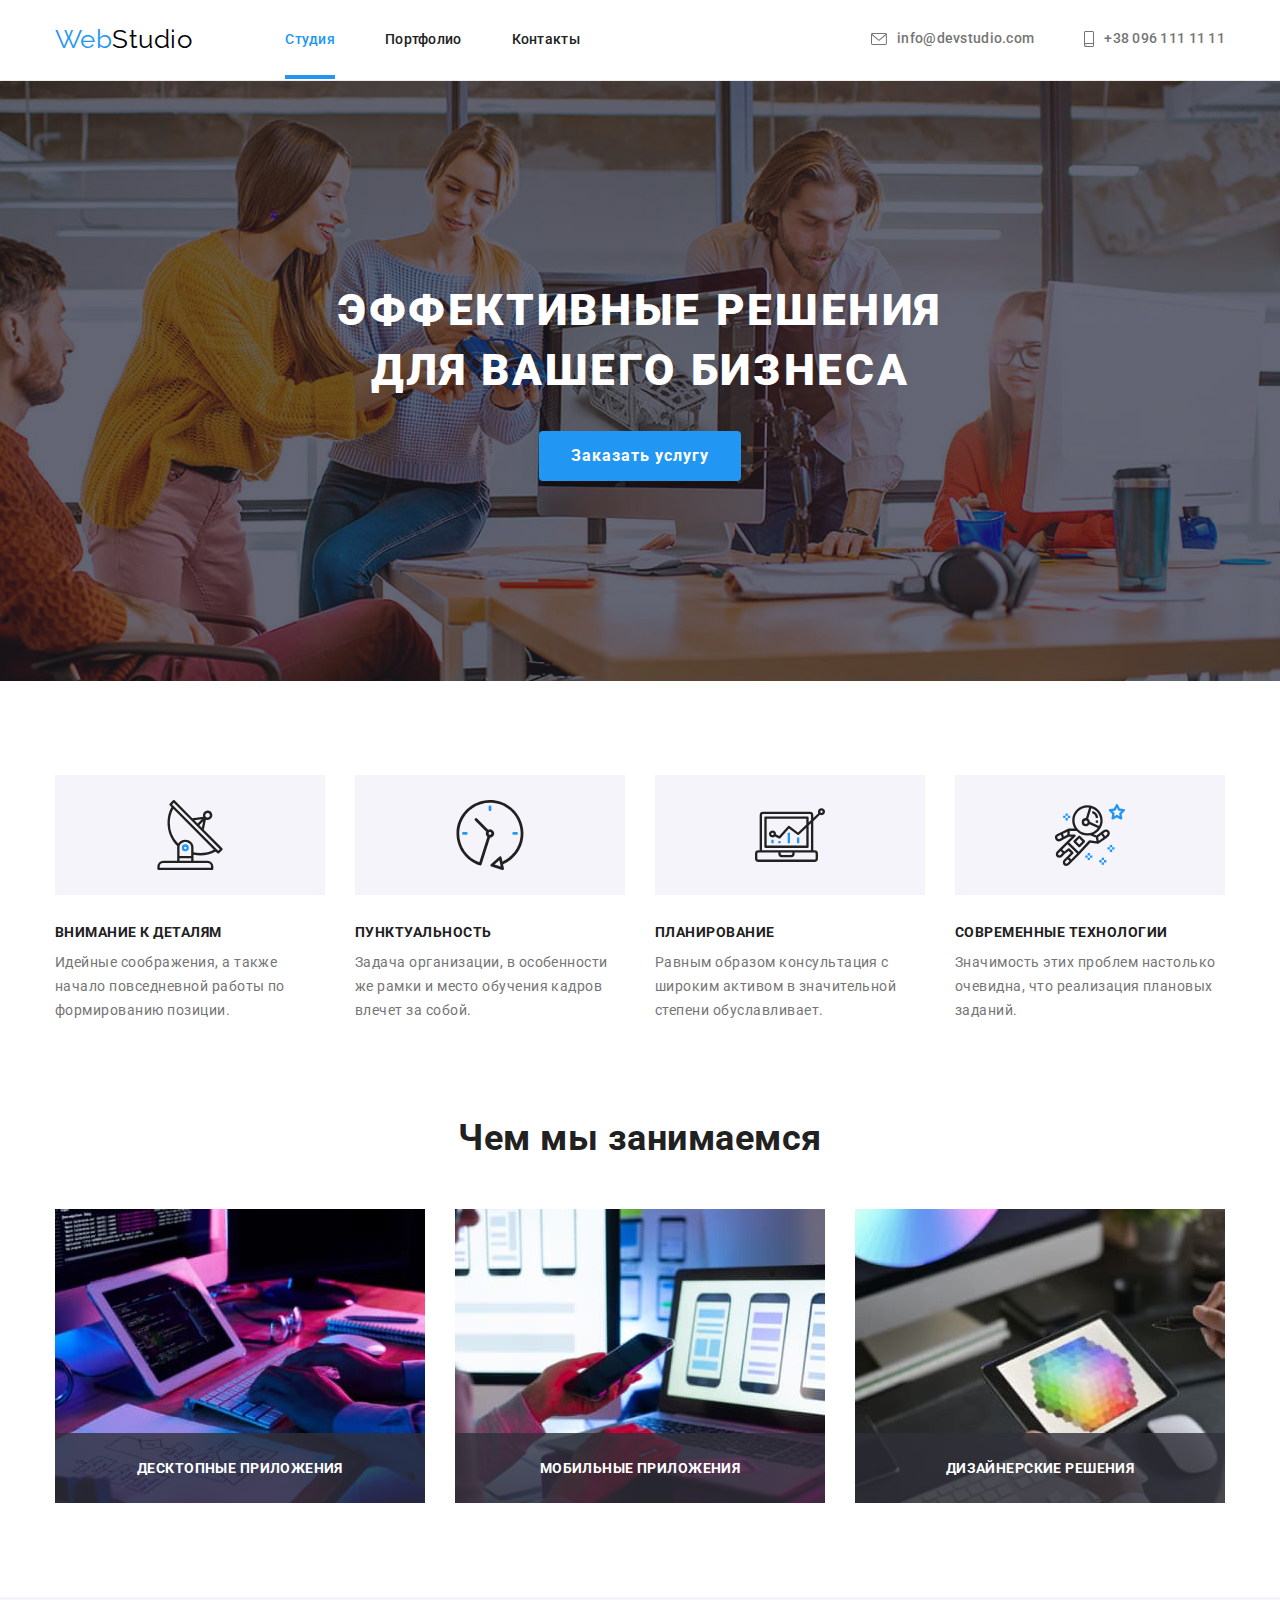
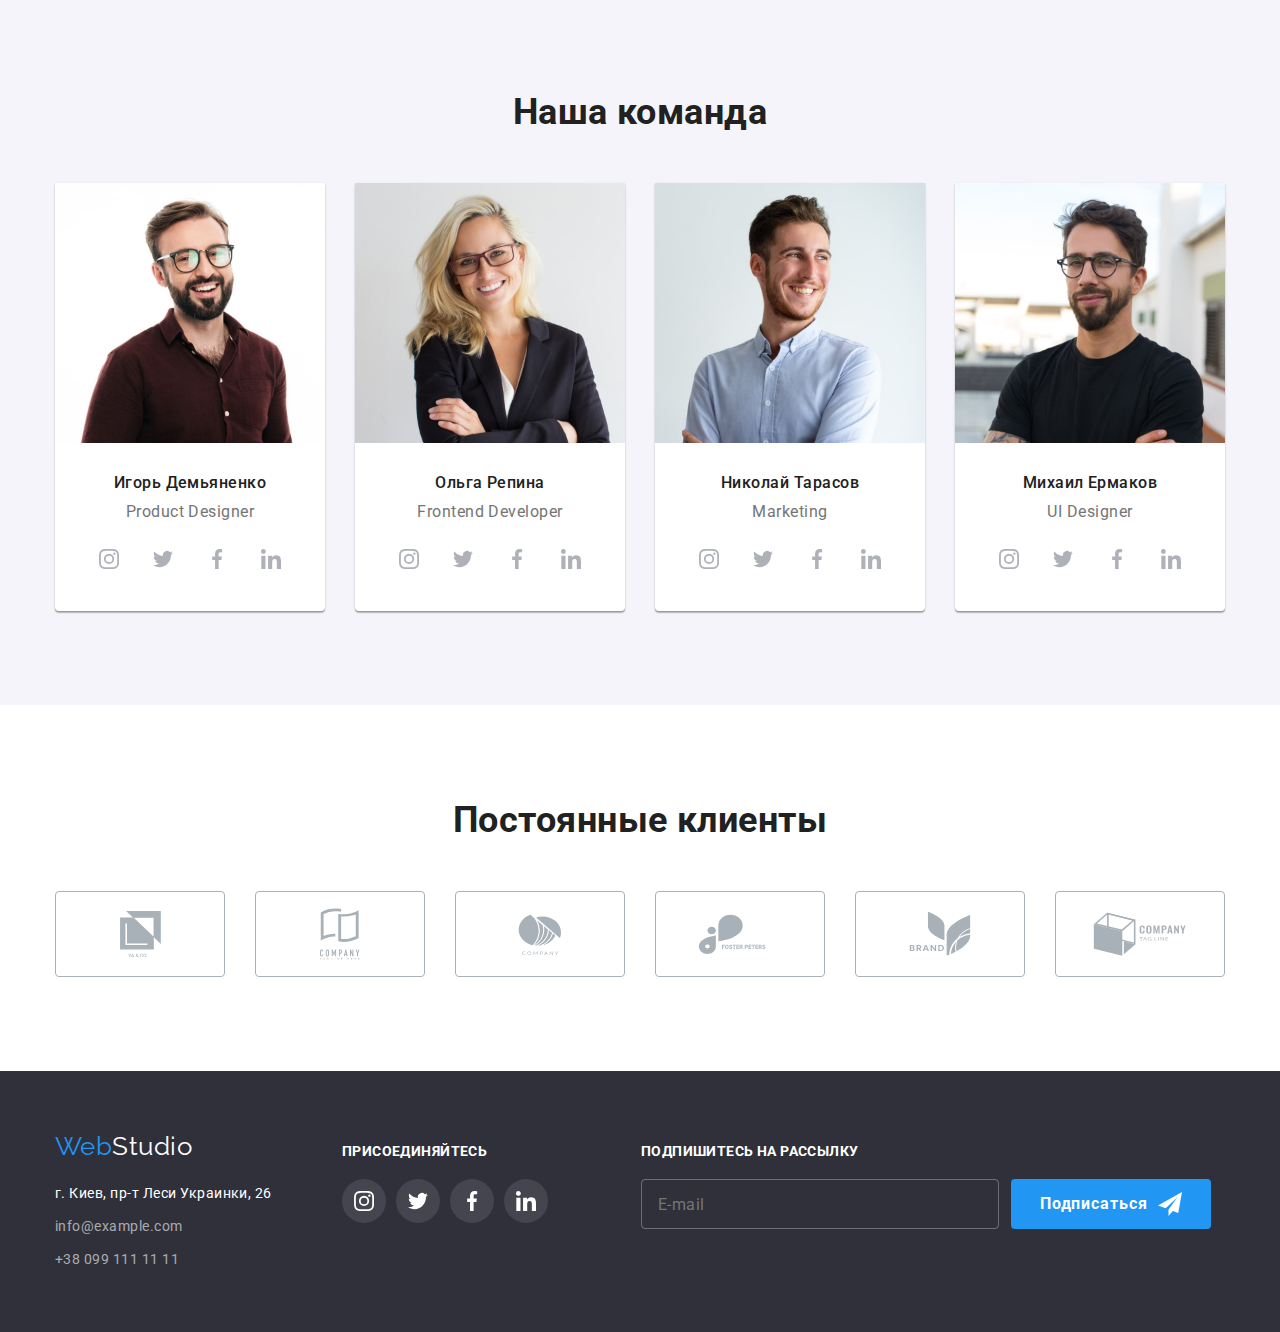
==== index.html @ cc8db15d "Initial commit" ====
<!DOCTYPE html>
<html lang="ru">
<head>
  <meta charset="UTF-8">
  <meta http-equiv="X-UA-Compatible" content="IE=edge">
  <meta name="viewport" content="width=device-width, initial-scale=1.0">
  <title>Главная</title>
  <link href="https://fonts.googleapis.com/css2?family=Raleway:wght@700&family=Roboto:wght@400;500;700;900&display=swap" rel="stylesheet">
  <link rel="stylesheet" href="https://cdnjs.cloudflare.com/ajax/libs/modern-normalize/1.1.0/modern-normalize.min.css">
  <link rel="stylesheet" href="./css/styles.css">
  <link rel="stylesheet" href="./css/main.css">
</head>

<body class="page">

  <!-- Заголовок сайта -->
  <header class="page-header">
    <div class="container">
      <div class="header-set">
        <nav class="header-subset">
          <a href="./index.html" class="logo r-margin">Web<span class="logo-right">Studio</span></a>

          <ul class="site-nav">
            <li class="list-item"><a href="./index.html" class="link current">Студия</a></li>
            <li class="list-item"><a href="./portfolio.html" class="link">Портфолио</a></li>
            <li class="list-item"><a href="" class="link">Контакты</a></li>
          </ul>
        </nav> 

        <ul class="site-contacts">
          <li class="list-item">
            <a href="mailto:info@devstudio.com" class="link"><svg class="email-icon"><use href="./images/icons.svg#icon-envelope"></use></svg>info@devstudio.com</a>
          </li>
          <li class="list-item">
            <a href="tel:+380961111111" class="link"><svg class="phone-icon"><use href="./images/icons.svg#icon-smartphone"></use></svg>+38 096 111 11 11</a>
          </li>
        </ul>
      </div>
    </div>
  </header>

    <main>
    <!-- Шапка сайта -->
    <section class="hero">
      <div class="container">
        <h1 class="hero-title">Эффективные решения для вашего бизнеса</h1>
        <button type="button" class="button primary" data-modal-open>Заказать услугу</button>
      </div>
    </section>

    <!-- Особенности -->
    <section class="section no-padding">
      <div class="container">
        <h2 class="hidden">Особенности <sup>*</sup> </h2> <!-- Этот заголовок скроем при оформлении -->

        <ul class="features">
          <li class="item">
            <div class="features-logo">
            <svg class="features-icon">
              <use href="./images/icons.svg#icon-antenna"></use>
            </svg>
            </div>
            <h3 class="title">Внимание к деталям</h3>
            <p class="text">
              Идейные соображения, а также
              начало повседневной работы по
              формированию позиции.
            </p>
          </li>

          <li class="item">
            <div class="features-logo">
            <svg class="features-icon">
              <use href="./images/icons.svg#icon-clock"></use>
            </svg>
            </div>
            <h3 class="title">Пунктуальность</h3>
            <p class="text">
              Задача организации, в особенности
              же рамки и место обучения кадров
              влечет за собой.
            </p>
          </li>

          <li class="item">
            <div class="features-logo">
            <svg class="features-icon">
              <use href="./images/icons.svg#icon-diagram"></use>
            </svg>
            </div>
            <h3 class="title">Планирование</h3>
            <p class="text">
              Равным образом консультация с
              широким активом в значительной
              степени обуславливает.
            </p>
          </li>

          <li class="item">
            <div class="features-logo">
            <svg class="features-icon">
              <use href="./images/icons.svg#icon-astronaut"></use>
            </svg>
            </div>
            <h3 class="title">Современные технологии</h3>
            <p class="text">
              Значимость этих проблем настолько
              очевидна, что реализация плановых
              заданий.
            </p>
          </li>
        </ul>
      </div>
    </section>

    <!-- Чем мы занимаемся -->
    <section class="section">
      <div class="container">
        <h2 class="section-title">Чем мы занимаемся</h2>

        <ul class="about">
          <li class="item">
            <img src="./images/img1.jpg" alt="Our business - image 1" width="370" class="img-no-gap">
            <p class="item-description">Десктопные приложения</p>
          </li>
          <li class="item">
            <img src="./images/img2.jpg" alt="Our business - image 2" width="370" class="img-no-gap">
            <p class="item-description">Мобильные приложения</p>
          </li>
          <li class="item">
            <img src="./images/img3.jpg" alt="Our business - image 3" width="370" class="img-no-gap">
            <p class="item-description">Дизайнерские решения</p>
          </li>
        </ul>
      </div>
    </section>

    <!-- Наша команда -->
    <section class="section special">
      <div class="container">
        <h2 class="section-title">Наша команда</h2>

        <ul class="employee">
          <li class="item">
            <img src="./images/photo1.jpg" alt="Product Designer photo" width="270" class="img-no-gap">
            <div class="card">  
              <h3 class="title">Игорь Демьяненко</h3>
              <p class="position">Product Designer</p>
              
              <ul class="social-links">
                <li class="item"><a href="" class="link">
                  <svg class="icon">
                    <use href="./images/icons.svg#icon-instagram-grey"></use>
                  </svg></a>
                </li>
                <li class="item"><a href="" class="link">
                  <svg class="icon">
                    <use href="./images/icons.svg#icon-twitter-grey"></use>
                  </svg></a>
                </li>
                <li class="item"><a href="" class="link">
                  <svg class="icon">
                    <use href="./images/icons.svg#icon-facebook-grey"></use>
                  </svg></a>
                </li>
                <li class="item"><a href="" class="link">
                  <svg class="icon">
                    <use href="./images/icons.svg#icon-linkedin-grey"></use>
                  </svg></a>
                </li>
              </ul>
              
            </div>
          </li>

          <li class="item">
            <img src="./images/photo2.jpg" alt="Frontend Developer photo" width="270" class="img-no-gap">
            <div class="card">  
              <h3 class="title">Ольга Репина</h3>
              <p class="position">Frontend Developer</p>

              <ul class="social-links">
                <li class="item"><a href="" class="link">
                  <svg class="icon">
                      <use href="./images/icons.svg#icon-instagram-grey"></use>
                  </svg></a>
                </li>
                <li class="item"><a href="" class="link">
                  <svg class="icon">
                      <use href="./images/icons.svg#icon-twitter-grey"></use>
                  </svg></a>
                </li>
                <li class="item"><a href="" class="link">
                  <svg class="icon">
                      <use href="./images/icons.svg#icon-facebook-grey"></use>
                  </svg></a>
                </li>
                <li class="item"><a href="" class="link">
                  <svg class="icon">
                      <use href="./images/icons.svg#icon-linkedin-grey"></use>
                  </svg></a>
                </li>
              </ul>

            </div>
          </li>

          <li class="item">
            <img src="./images/photo3.jpg" alt="Marketing Manager photo" width="270" class="img-no-gap">
            <div class="card">  
              <h3 class="title">Николай Тарасов</h3>
              <p class="position">Marketing</p>

              <ul class="social-links">
                <li class="item"><a href="" class="link">
                    <svg class="icon">
                      <use href="./images/icons.svg#icon-instagram-grey"></use>
                    </svg></a>
                </li>
                <li class="item"><a href="" class="link">
                    <svg class="icon">
                      <use href="./images/icons.svg#icon-twitter-grey"></use>
                    </svg></a>
                </li>
                <li class="item"><a href="" class="link">
                    <svg class="icon">
                      <use href="./images/icons.svg#icon-facebook-grey"></use>
                    </svg></a>
                </li>
                <li class="item"><a href="" class="link">
                    <svg class="icon">
                      <use href="./images/icons.svg#icon-linkedin-grey"></use>
                    </svg></a>
                </li>
              </ul>

            </div>
          </li>

          <li class="item">
            <img src="./images/photo4.jpg" alt="UI Designer photo" width="270" class="img-no-gap">
            <div class="card">  
              <h3 class="title">Михаил Ермаков</h3>
              <p class="position">UI Designer</p>

              <ul class="social-links">
                <li class="item"><a href="" class="link">
                    <svg class="icon">
                      <use href="./images/icons.svg#icon-instagram-grey"></use>
                    </svg></a>
                </li>
                <li class="item"><a href="" class="link">
                    <svg class="icon">
                      <use href="./images/icons.svg#icon-twitter-grey"></use>
                    </svg></a>
                </li>
                <li class="item"><a href="" class="link">
                    <svg class="icon">
                      <use href="./images/icons.svg#icon-facebook-grey"></use>
                    </svg></a>
                </li>
                <li class="item"><a href="" class="link">
                    <svg class="icon">
                      <use href="./images/icons.svg#icon-linkedin-grey"></use>
                    </svg></a>
                </li>
              </ul>

            </div>
          </li>

        </ul>
      </div>
    </section>

    <!-- Постоянные клиенты -->
    <section class="section">
      <div class="container">
        <h2 class="section-title">Постоянные клиенты</h2>

        <ul class="clients">
          <li class="item">
            <a href="" class="client-link">
              <svg class="client-icon" width="41" height="46.7">
                <use href="./images/icons.svg#icon-company-1"></use>
              </svg>
            </a>
          </li>
          <li class="item">
            <a href="" class="client-link">
              <svg class="client-icon" width="40" height="52">
                <use href="./images/icons.svg#icon-company-2"></use>
              </svg>
            </a>
          </li>
          <li class="item">
            <a href="" class="client-link">
              <svg class="client-icon" width="43.5" height="41.2">
                <use href="./images/icons.svg#icon-company-3"></use>
              </svg>
            </a>
          </li>
          <li class="item">
            <a href="" class="client-link">
              <svg class="client-icon" width="84.4" height="40.6">
                <use href="./images/icons.svg#icon-company-4"></use>
              </svg>
            </a>
          </li>
          <li class="item">
            <a href="" class="client-link">
              <svg class="client-icon" width="62.5" height="45.4">
                <use href="./images/icons.svg#icon-company-5"></use>
              </svg>
            </a>
          </li>
          <li class="item">
            <a href="" class="client-link">
              <svg class="client-icon" width="93.8" height="44">
                <use href="./images/icons.svg#icon-company-6"></use>
              </svg>
            </a>
          </li>
        </ul>

      </div>
    </section>

  </main>

  <!-- Нижний колонтитул -->  
  <footer class="footer">
    <div class="container">
      <div class="main-footer">

        <div class="footer-left">

          <a href="./" class="logo">Web<span class="logo-bottom">Studio</span></a>
    
          <address class="text top-margin">
            <p class="address">г. Киев, пр-т Леси Украинки, 26</p>
            <a href="mailto:info@example.com" class="contacts">info@example.com</a>
            <a href="tel:+380991111111" class="contacts">+38 099 111 11 11</a>
          </address>

        </div>

        <div class="footer-center">

          <ul class="join-us">

            <li class="item">
              <a href="" class="link">
                <svg class="icon">
                  <use href="./images/icons.svg#icon-instagram-grey"></use>
                </svg>
              </a>
            </li>

            <li class="item">
              <a href="" class="link">
                <svg class="icon">
                  <use href="./images/icons.svg#icon-twitter-grey"></use>
                </svg>
              </a>
            </li>

            <li class="item">
              <a href="" class="link">
                <svg class="icon">
                  <use href="./images/icons.svg#icon-facebook-grey"></use>
                </svg>
              </a>
            </li>

            <li class="item">
              <a href="" class="link">
                <svg class="icon">
                  <use href="./images/icons.svg#icon-linkedin-grey"></use>
                </svg>
              </a>
            </li>

          </ul>

        </div>
        
        <div class="footer-right">

          <form action="#" name="signup-form">
            <div class="signup-form">

              <div class="signup-email">
                <label for="signup-email" class="signup-label">Подпишитесь на рассылку</label>
                <input type="email" placeholder="E-mail" class="signup-input" name="email" id="signup-email">
              </div>

              <div class="signup-btn">
                <button type="submit" class="signup-button">
                  <span>Подписаться</span>
                  <svg class="signup-icon">
                    <use href="./images/icons.svg#icon-btn-sign"></use>
                  </svg>
                </button>
              </div>

            </div>
          </form>

        </div>

      </div>

    </div>
  </footer>

  <!-- Модальное окно -->
  <div class="backdrop is-hidden" data-modal>
    <div class="modal">

      <div class="button">
        <button type="button" class="close-btn" data-modal-close>
          <svg class="close-btn-icon">
            <use href="./images/icons.svg#icon-close-btn"></use>
          </svg>
        </button>
      </div>

      <p class="form-title">Оставьте свои данные, мы вам перезвоним</p>

      <form action="#">

        <div class="form-field">
          <label for="form-name" class="form-label">Имя</label>
          <svg class="form-icon">
            <use href="./images/icons.svg#icon-input-name"></use>
          </svg>
          <input
            type="text"
            name="form-name"
            id="form-name"
            placeholder=""
            autofocus
            class="form-input">
        </div>

        <div class="form-field">
          <label for="form-tel" class="form-label">Телефон</label>
          <svg class="form-icon">
            <use href="./images/icons.svg#icon-input-phone"></use>
          </svg>
          <input
            type="tel"
            name="form-tel"
            id="form-tel"
            placeholder=""
            autofocus
            class="form-input">
        </div>

        <div class="form-field">
          <label for="form-mail" class="form-label">Почта</label>
          <svg class="form-icon">
            <use href="./images/icons.svg#icon-input-email"></use>
          </svg>
          <input
            type="email"
            name="form-mail"
            id="form-mail"
            placeholder=""
            autofocus
            class="form-input">
        </div>

        <!-- <div class="form-comment"> -->
          <label for="comment-input" class="form-label">Комментарий</label>
          <textarea
            name="comment-input"
            id="comment-input"
            placeholder="Введите текст"
            class="comment-input"></textarea>
        <!-- </div> -->

        <div class="form-agreement">
          <input type="checkbox" class="input-check visually-hidden" id="input-check" value="yes" name="policy">
          <label for="input-check" class="check-text">
            <span>
              <svg class="input-icon-check" width="11" height="8">
                <use href="./images/icons.svg#icon-btn-checked"></use>
              </svg>
            </span>
            Соглашаюсь с рассылкой и принимаю  <a href="#" class="form-link">Условия договора</a>
          </label>
          
        </div>

        <button type="submit" class="form-button">Отправить</button>

      </form>

    </div>
  </div>
  <script src="./js/modal.js"></script>
</body>
</html>
---- css/styles.css ----
/* ===== ===== Блок css-переменных ===== ===== */
:root {
  --main-text-color: #757575;
  --title-text-color: #212121;
  --accent-color: #2196f3;
  --primary-bg-color: #ffffff;
  --top-section-bg-color: #2f303a;
  --team-section-bg-color: #f5f4fa;
  --footer-bg-color: #2f303a;
  --footer-text-color: rgba(255, 255, 255, 0.6);
  --logo-right-color: #000000;
  --logo-bottom-right-color: #ffffff;
  --primary-button-text-color: #ffffff;
  --primary-button-bg-color: #2196f3;
  --button-text-color: #212121;
  --button-bg-color: #f5f4fa;
  /* --hero-bg-color: #2f303a; */
  --hero-bg-color: #c4c4c4;
  --footer-bg-color: #2f303a;
  --header-line-color: #ececec;
  --project-item-border-color: #eeeeee;
  --icon-main-color: #a8b1b8;

  --header-item-right-margin: 50px;
  --header-top-margin: 24px;
  --header-bottom-margin: 25px;
  --logo-right-margin: 93px;

  --footer-top-bottom-padding: 60px;
  --footer-bottom-margin: 20px;
  --footer-item-margin: 9px;

  --container-width: 1200px;
  --container-gutter: 30px;
  --container-items: 1;
}

/* ===== ===== Глобальный сброс стилей некоторым тэгам ===== ===== */
p,
h1,
h2,
h3 {
  margin: 0;
}

button {
  cursor: pointer;
}

ul {
  margin: 0;
  padding: 0;
  list-style: none;
}

/* Класс для скрытия зазоров у элемента img */
.img-no-gap {
  display: block;
}

/* временный класс для скрытия элементов */
.hidden {
  display: none;
}

/* Класс для оформления основной страницы */
.page {
  background-color: var(--primary-bg-color);
  color: var(--main-text-color);

  font-family: Roboto, sans-serif;
  letter-spacing: 0.03em;
}

/* Класс для оформления заголовка */

.page-header {
  background-color: var(--primary-bg-color);
  border-bottom: 1px solid var(--header-line-color);
  padding-top: var(--header-top-margin);
  padding-bottom: var(--header-bottom-margin);
}

/* Класс для оформления основного контейнера */

.container {
  margin-left: auto;
  margin-right: auto;
  width: var(--container-width);
  padding: 0 calc(var(--container-gutter) / 2);
  /* для тестирования */
  /* outline: 1px dotted darkblue; */
}

/* Класс для оформления дизайна основного flexbox в header */

.header-set {
  display: flex;
  /* Для двух элементов (<nav> и <ul>) оставим space-between */
  justify-content: space-between;
  align-items: center;
}

.header-subset {
  display: flex;
  align-items: center;
}

/* Классы для оформления лого сайта */
.logo {
  color: var(--accent-color);

  font-family: Raleway, sans-serif;
  font-size: 26px;
  line-height: 1.19;
  text-decoration: none;
}

.logo.r-margin {
  margin-right: var(--logo-right-margin);
}

.logo-right {
  color: var(--logo-right-color);
}

.logo-bottom {
  color: var(--logo-bottom-right-color);
}

/* ===== ===== Классы для оформления footer-секции ===== ===== */
.footer {
  background-color: var(--footer-bg-color);
  /* max-width: 1600px; */
  margin-left: auto;
  margin-right: auto;
  padding-top: var(--footer-top-bottom-padding);
  padding-bottom: var(--footer-top-bottom-padding);
}

.main-footer {
  display: flex;
}

.footer-center {
  padding-top: 48px;
  padding-left: 70px;
  /* outline: 1px dotted grey; */
}

.footer .top-margin {
  margin-top: var(--footer-bottom-margin);
}

.footer .text {
  display: flex;
  flex-direction: column;
  font-style: normal;
  font-size: 14px;
  line-height: 1.71;
}

.footer .address {
  color: var(--primary-bg-color);
}

.footer .contacts {
  color: var(--footer-text-color);

  text-decoration: none;
  margin-top: var(--footer-item-margin);

  transition: color 250ms cubic-bezier(0.4, 0, 0.2, 1);
}

.footer .contacts:hover,
.footer .contacts:focus {
  color: var(--accent-color);
}

.join-us {
  display: flex;
  gap: 10px;
  position: relative;
}

.join-us::before {
  content: 'Присоединяйтесь';
  position: absolute;
  top: calc(-20px - 16px);
  left: 0;
  color: var(--primary-bg-color);
  text-transform: uppercase;
  font-weight: 700;
  font-size: 14px;
  line-height: calc(16 / 14);
  letter-spacing: 0.03em;
}

.join-us .item {
  width: 44px;
  height: 44px;
}

.join-us .link {
  width: 100%;
  height: 100%;
  border-radius: 50%;
  background-color: rgba(255, 255, 255, 0.1);
  color: var(--primary-bg-color);
  display: flex;
  align-items: center;
  justify-content: center;

  transition: background-color 250ms cubic-bezier(0.4, 0, 0.2, 1),
    color 250ms cubic-bezier(0.4, 0, 0.2, 1);
}

.join-us .icon {
  width: 20px;
  height: 20px;
  fill: currentcolor;
}

.join-us .link:hover,
.join-us .link:focus {
  background-color: var(--accent-color);
  color: var(--primary-bg-color);
}

.footer-right {
  /* outline: 1px dotted grey; */
  margin-left: 93px;
  padding-top: 12px;
}

.signup-form {
  display: flex;
  flex-direction: row;
  /* outline: 1px dotted grey; */
}

.signup-label {
  display: block;
  color: var(--primary-bg-color);
  font-weight: 700;
  font-size: 14px;
  line-height: calc(16 / 14);
  letter-spacing: 0.03em;
  text-transform: uppercase;
  margin-bottom: 20px;
}

.signup-input {
  display: block;
  border: 1px solid rgba(255, 255, 255, 0.3);
  border-radius: 4px;
  background-color: transparent;
  width: 358px;
  height: 50px;

  color: rgba(255, 255, 255, 0.6);
  font-weight: 400;
  font-size: 16px;
  line-height: calc(20 / 16);
  letter-spacing: 0.03em;

  padding-left: 16px;
}

.signup-email:focus {
  /* box-shadow: 0px 4px 4px rgba(0, 0, 0, 0.15); */
}

.signup-btn {
  margin-top: 36px;
  margin-left: 12px;
}

.signup-button {
  background-color: var(--accent-color);
  border: none;
  border-radius: 4px;
  width: 200px;
  height: 50px;

  color: var(--primary-bg-color);
  font-weight: 700;
  font-size: 16px;
  line-height: calc(30 / 16);
  letter-spacing: 0.06em;
  display: flex;
  align-items: center;
  justify-content: center;
}

.signup-icon {
  width: 24px;
  height: 24px;
  margin-left: 10px;
  fill: currentcolor;
}

/* ===== ===== Стилизация навигации сайта ===== ===== */

.site-nav {
  display: flex;
}

.site-nav .link {
  color: var(--title-text-color);

  font-weight: 500;
  font-size: 14px;
  line-height: 1.14;
  letter-spacing: 0.02em;

  text-decoration: none;

  transition: color 250ms cubic-bezier(0.4, 0, 0.2, 1);
}

.site-nav > .list-item:not(:last-child) {
  margin-right: var(--header-item-right-margin);
}

.site-nav .link.current {
  position: relative;
  color: var(--accent-color);
}

.site-nav .link.current::after {
  content: '';
  position: absolute;
  left: 0;
  bottom: -32px;
  width: 100%;
  height: 4px;
  background-color: var(--accent-color);
}

/* ===== ===== Стилизация контактов сайта ===== ===== */
.site-contacts {
  display: flex;
}

.site-contacts > .list-item {
  align-items: center;
}

.site-contacts > .list-item:not(:last-child) {
  margin-right: var(--header-item-right-margin);
}

.email-icon {
  width: 16px;
  height: 12px;
  margin-right: 10px;
  fill: currentcolor;
}

.phone-icon {
  width: 10px;
  height: 16px;
  margin-right: 10px;
  fill: currentcolor;
}

.site-contacts .link {
  color: var(--main-text-color);

  font-weight: 500;
  font-size: 14px;
  line-height: 1.14;
  letter-spacing: 0.02em;
  text-decoration: none;

  display: flex;
  align-items: center;
  justify-content: center;

  transition: color 250ms cubic-bezier(0.4, 0, 0.2, 1);
}

/* Стилизация ссылок для состояний hover, focus */
.site-nav .link:hover,
.site-nav .link:focus,
.site-contacts .link:hover,
.site-contacts .link:focus {
  color: var(--accent-color);
}

/* ===== ===== Класс для оформления Hero-секции ===== ===== */

.hero {
  background-color: var(--hero-bg-color);
  max-width: 1600px;
  height: 600px;
  margin: 0 auto;
  text-align: center;
  padding: 200px 0;
  background-image: linear-gradient(to right, rgba(47, 48, 58, 0.4), rgba(47, 48, 58, 0.4)),
    url('../images/hero.jpg');
  background-repeat: no-repeat;
  background-position: center;
  background-size: cover;
}

.hero-title {
  color: var(--primary-bg-color);
  font-weight: 900;
  font-size: 44px;
  line-height: 1.36;
  letter-spacing: 0.06em;
  text-transform: uppercase;
  max-width: 696px;
  margin-left: auto;
  margin-right: auto;
  margin-bottom: 30px;
}

/* Универсальный класс для определения padding-top и padding bottom  */

.section {
  padding-top: 94px;
  padding-bottom: 94px;
  /* outline: 1px dotted darkblue; */
}

.section.no-padding {
  padding-bottom: 0;
}

/* Класс для оформления заголовков разделов */
.section-title {
  color: var(--title-text-color);

  font-size: 36px;
  line-height: 1.17;
  text-align: center;
  margin-bottom: 50px;
}

/* ===== ===== Классы для оформления раздела Особенности ===== ===== */
.features {
  display: flex;
  --container-items: 4;
}

.features .item {
  flex-basis: calc(var(--container-width) / var(--container-items) - var(--container-gutter));
  margin-right: var(--container-gutter);
}

.features .item:last-child {
  margin-right: 0;
}

.features-logo {
  width: 270px;
  height: 120px;
  background-color: var(--team-section-bg-color);
  margin-bottom: 30px;
  padding: 25px 100px;
}

.features-icon {
  width: 70px;
  height: 70px;
}

.features .title {
  color: var(--title-text-color);

  font-size: 14px;
  line-height: 1.14;
  text-transform: uppercase;
}

.features .text {
  font-size: 14px;
  line-height: 1.71;
  margin-top: 10px;
}

/* ===== ===== Классы для оформления секции "Чем мы занимаемся" ===== ===== */

.about {
  display: flex;
  --container-items: 3;
}

.about .item {
  flex-basis: calc(var(--container-width) / var(--container-items) - var(--container-gutter));
  margin-right: var(--container-gutter);
  position: relative;
}

.about .item:last-child {
  margin-right: 0;
}

.about .item-description {
  position: absolute;
  bottom: 0;
  left: 0;
  width: 100%;
  padding-top: 27px;
  padding-bottom: 27px;
  color: var(--primary-bg-color);
  /* color: grey; */
  background-color: rgba(47, 48, 58, 0.8);
  font-weight: 700;
  font-size: 14px;
  line-height: calc(16 / 14);
  text-align: center;
  letter-spacing: 0.03em;
  text-transform: uppercase;
}

/* ===== ===== Классы для оформления секции "Наша команда" ===== ===== */

.section.special {
  background-color: var(--team-section-bg-color);
  /* max-width: 1600px; */
  margin-left: auto;
  margin-right: auto;
}

.employee {
  display: flex;
  --container-items: 4;
  gap: 30px;
  /* outline: 1px dotted darkblue; */
}

.employee > .item {
  flex-basis: calc(var(--container-width) / var(--container-items) - var(--container-gutter));
  /* margin-right: var(--container-gutter); */
  background-color: var(--primary-bg-color);
  border-radius: 0px 0px 4px 4px;
  box-shadow: 0px 1px 3px rgba(0, 0, 0, 0.12), 0px 1px 1px rgba(0, 0, 0, 0.14),
    0px 2px 1px rgba(0, 0, 0, 0.2);
  /* outline: 1px solid darkgreen; */
}

.employee .card {
  padding-top: 30px;
  padding-bottom: 30px;
  text-align: center;
}

.employee .title {
  color: var(--title-text-color);

  font-weight: 500;
  font-size: 16px;
  line-height: 1.19;
  text-align: center;
  margin-bottom: 10px;
}

.employee .position {
  font-size: 16px;
  line-height: 1.19;
  text-align: center;
  margin-bottom: 16px;
}

.social-links {
  display: flex;
  --container-items: 4;
  gap: 10px;
  margin-left: 32px;
  margin-right: 32px;
}

.social-links .item {
  /* display: block; */
  width: 44px;
  height: 44px;
  /* padding: 12px; */
  /* border-radius: 50%; */
  /* border: 1px dotted grey; */
}

.social-links .link {
  width: 100%;
  height: 100%;
  /* padding: 12px; */
  border-radius: 50%;
  background-color: var(--primary-bg-color);
  display: flex;
  align-items: center;
  justify-content: center;
  color: #afb1b8;
  /* border: 1px dotted grey; */
  transition: background-color 250ms cubic-bezier(0.4, 0, 0.2, 1),
    color 250ms cubic-bezier(0.4, 0, 0.2, 1);
}

.social-links .icon {
  width: 20px;
  height: 20px;
  fill: currentcolor;
}

.social-links .link:hover,
.social-links .link:focus {
  background-color: var(--accent-color);
  color: var(--primary-bg-color);
}

/* ========== Классы для оформления секции Постоянные клиенты ========== */

.clients {
  display: flex;
  --container-items: 6;
  gap: 30px;
}

.clients .item {
  flex-basis: calc(var(--container-width) / var(--container-items) - var(--container-gutter));
}

.client-link {
  width: 100%;
  height: 100%;
  border-radius: 4px;
  border: 1px solid var(--icon-main-color);
  background-color: var(--primary-bg-color);
  color: var(--icon-main-color);
  display: flex;
  padding: 16px 32px;
  align-items: center;
  justify-content: center;

  transition: color 250ms cubic-bezier(0.4, 0, 0.2, 1), border 250ms cubic-bezier(0.4, 0, 0.2, 1);
}

.client-icon {
  fill: currentcolor;
}

.client-link:hover,
.client-link:focus {
  color: var(--accent-color);
  border: 1px solid var(--accent-color);
}

/* ===== ===== Классы для оформления информации о проектах ===== ===== */
.projects {
  display: flex;
  flex-wrap: wrap;
  gap: 30px;
  --container-items: 3;
}

.projects > .item {
  flex-basis: calc(var(--container-width) / var(--container-items) - var(--container-gutter));
  /* overflow: hidden; */
  transition: box-shadow 250ms cubic-bezier(0.4, 0, 0.2, 1);
}

.projects .item:hover {
  box-shadow: 0px 1px 1px rgba(0, 0, 0, 0.12), 0px 4px 4px rgba(0, 0, 0, 0.06),
    1px 4px 6px rgba(0, 0, 0, 0.16);
}

.projects .item:hover .item-text {
  transform: translateY(0%);
}

.projects .item-top {
  position: relative;
  overflow: hidden;
}

.projects .item-text {
  position: absolute;
  width: 100%;
  height: 100%;
  top: 0;
  left: 0;
  color: var(--primary-bg-color);
  background-color: rgba(33, 150, 243, 0.9);
  padding: 63px 24px;
  font-size: 18px;
  line-height: calc(28 / 18);
  letter-spacing: 0.03em;
  transform: translateY(101%);
  transition: transform 250ms cubic-bezier(0.4, 0, 0.2, 1);
}

.projects .item-bottom {
  border: 1px solid var(--project-item-border-color);
  border-top: 1px solid transparent;
}

.projects .card {
  padding: 20px 24px;
}

.projects .title {
  color: var(--title-text-color);

  font-size: 18px;
  line-height: 2;
  letter-spacing: 0.06em;
  margin-bottom: 4px;
}

.projects .category {
  font-size: 16px;
  line-height: 1.87;
}

/* ===== ===== Классы для оформления кнопок ===== ===== */
.portfolio {
  display: flex;
  justify-content: center;
  margin-bottom: 50px;
}

.portfolio > .item:not(:last-child) {
  margin-right: 8px;
}

.button {
  display: inline-block; /* возможно что это лишнее */
  border-radius: 4px;
  padding: 10px 32px;
  min-width: 200px;
  color: var(--button-text-color);
  background-color: var(--button-bg-color);
  border-style: none;

  font-family: inherit;
  font-weight: 500;
  font-size: 16px;
  line-height: 1.62;
  letter-spacing: 0.03em;
}

.filter-button {
  display: inline-block; /* возможно что это лишнее */
  border-radius: 4px;
  padding: 6px 22px;
  color: var(--button-text-color);
  background-color: var(--button-bg-color);
  border-style: none;

  font-family: inherit;
  font-weight: 500;
  font-size: 16px;
  line-height: calc(26 / 16);
  letter-spacing: 0.03em;

  transition: color 250ms cubic-bezier(0.4, 0, 0.2, 1),
    background-color 250ms cubic-bezier(0.4, 0, 0.2, 1),
    box-shadow 250ms cubic-bezier(0.4, 0, 0.2, 1);
}

.filter-button.primary {
  color: var(--primary-button-text-color);
  background-color: var(--primary-button-bg-color);
}

.button.primary {
  color: var(--primary-button-text-color);
  background-color: var(--primary-button-bg-color);
  box-shadow: 0px 4px 4px rgba(0, 0, 0, 0.15);
  font-weight: 700;
  line-height: calc(30 / 16);
  letter-spacing: 0.06em;

  transition: background-color 250ms cubic-bezier(0.4, 0, 0.2, 1);
}

.button.primary:hover,
.button.primary:focus {
  background-color: #188ce8;
}

.filter-button:hover,
.filter-button:focus {
  color: var(--primary-button-text-color);
  background-color: var(--primary-button-bg-color);
  box-shadow: 0px 3px 1px rgba(0, 0, 0, 0.1), 0px 1px 2px rgba(0, 0, 0, 0.08),
    0px 2px 2px rgba(0, 0, 0, 0.12);
}

/* ===== ===== Классы для оформления модального окна ===== ===== */

.backdrop {
  position: fixed;
  width: 100vw;
  height: 100vh;
  top: 0;
  left: 0;
  background-color: rgba(0, 0, 0, 0.2);
  opacity: 1;
  transition: all 1250ms cubic-bezier(0.4, 0, 0.2, 1);
}

.modal {
  position: absolute;
  top: 50%;
  left: 50%;
  transform: translate(-50%, -50%) scale(1);

  min-width: 528px;
  min-height: 581px;
  background-color: var(--primary-bg-color);
  border-radius: 4px;
  box-shadow: 0px 1px 3px rgba(0, 0, 0, 0.12), 0px 1px 1px rgba(0, 0, 0, 0.14),
    0px 2px 1px rgba(0, 0, 0, 0.2);

  padding: 40px;
  /* text-align: center; */

  transition: transform 1250ms cubic-bezier(0.4, 0, 0.2, 1);
}

.backdrop.is-hidden {
  visibility: hidden;
  opacity: 0;
  pointer-events: none;
}

.backdrop.is-hidden .modal {
  transform: translate(-50%, -50%) scale(0);
}

.backdrop .button {
  padding: 0px;
}

.close-btn {
  position: absolute;
  top: 8px;
  right: 8px;
  border-radius: 50%;
  background-color: var(--primary-bg-color);
  border: 1px solid rgba(0, 0, 0, 0.1);
  padding: 0px;
  width: 30px;
  height: 30px;

  display: flex;
  align-items: center;
  justify-content: center;
}

.close-btn:hover .close-btn-icon,
.close-btn:focus .close-btn-icon {
  fill: var(--accent-color);
}

.close-btn-icon {
  fill: black;
  width: 18px;
  height: 18px;

  transition: fill 250ms cubic-bezier(0.4, 0, 0.2, 1);
}

.form-title {
  color: var(--title-text-color);
  font-weight: 700;
  font-size: 20px;
  line-height: calc(23 / 20);
  letter-spacing: 0.03em;

  margin-bottom: 12px;
  text-align: center;
}

.form-field {
  margin-bottom: 10px;

  /* outline: 1px dotted grey; */
  position: relative;
  display: flex;
  flex-direction: column;
}

/* .form-field:hover .form-icon, */
.form-field:focus-within .form-icon {
  fill: var(--accent-color);
}

/* .form-input:hover, */
.form-input:focus {
  outline: none;
  border-color: var(--accent-color);
}

.form-label {
  color: var(--main-text-color);
  margin-bottom: 4px;
  font-weight: 400;
  font-size: 12px;
  line-height: calc(14 / 12);
  letter-spacing: 0.01em;
}

.form-icon {
  height: 18px;
  width: 18px;
  fill: var(--title-text-color);
  display: inline-block;
  position: absolute;
  top: 50%;
  left: 12px;

  transition: all 250ms cubic-bezier(0.4, 0, 0.2, 1);
}

.form-input {
  /* display: block; */
  color: rgba(117, 117, 117, 0.5);
  height: 40px;
  width: 100%;
  padding: 12px 12px 12px 42px;
  color: var(--main-text-color);
  font-weight: 400;
  font-size: 14px;
  line-height: calc(16 / 14);
  letter-spacing: 0.03em;

  /* border: 1px solid rgba(33, 33, 33, 0.2); */
  border-width: 1px;
  border-style: solid;
  border-color: rgba(33, 33, 33, 0.2);
  border-radius: 4px;

  transition: border-color 250ms cubic-bezier(0.4, 0, 0.2, 1);
}

.form-comment {
  /* height: 138px; */
  /* width: 100%; */
}

.comment-input {
  margin-top: 4px;
  height: 138px;
  width: 100%;
  padding: 12px 16px;
  color: var(--main-text-color);
  font-weight: 400;
  font-size: 14px;
  line-height: calc(16 / 14);
  letter-spacing: 0.03em;
  border: 1px solid rgba(33, 33, 33, 0.2);
  border-radius: 4px;
  resize: none;

  transition: border 250ms cubic-bezier(0.4, 0, 0.2, 1);
}

.comment-input:focus {
  outline: none;
  border: 1px solid var(--accent-color);
}

.comment-input::placeholder {
  color: rgba(117, 117, 117, 0.5);
  font-weight: 400;
  font-size: 14px;
  line-height: calc(16 / 14);
  letter-spacing: 0.01em;
}

.form-agreement {
  margin-top: 20px;
  margin-bottom: 30px;

  /* outline: 1px dotted grey; */
}

.check-text {
  color: var(--main-text-color);
  font-weight: 400;
  font-size: 14px;
  line-height: calc(24 / 14);
  letter-spacing: 0.03em;
  display: flex;
  align-items: center;
  justify-content: center;
}

.check-text span {
  width: 16px;
  height: 15px;
  border: 2px solid var(--title-text-color);
  border-radius: 1px;
  margin-right: 8px;

  display: flex;
  align-items: center;
  justify-content: center;
}

.input-icon-check {
  fill: var(--primary-bg-color);
}

.input-check:checked + .check-text span {
  background-color: var(--accent-color);
  border: none;
}

.form-link {
  color: var(--accent-color);
}

.form-button {
  display: block;
  color: var(--primary-bg-color);
  background-color: var(--accent-color);
  box-shadow: 0px 4px 4px rgba(0, 0, 0, 0.15);
  border: none;
  border-radius: 4px;

  width: 200px;
  height: 50px;
  margin-left: auto;
  margin-right: auto;

  font-weight: 700;
  font-size: 16px;
  line-height: calc(30 / 16);
  letter-spacing: 0.06em;
  transition: background-color 250ms cubic-bezier(0.4, 0, 0.2, 1);
}

.form-button:hover,
.form-button:focus {
  background-color: #188ce8;
}

.visually-hidden {
  position: absolute;
  white-space: nowrap;
  width: 1px;
  height: 1px;
  overflow: hidden;
  border: 0;
  padding: 0;
  clip: rect(0 0 0 0);
  clip-path: inset(50%);
  margin: -1px;
}

/* ===== ===== The end! ===== ===== */
---- css/main.css ----
/* No CSS *//*# sourceMappingURL=main.css.map */
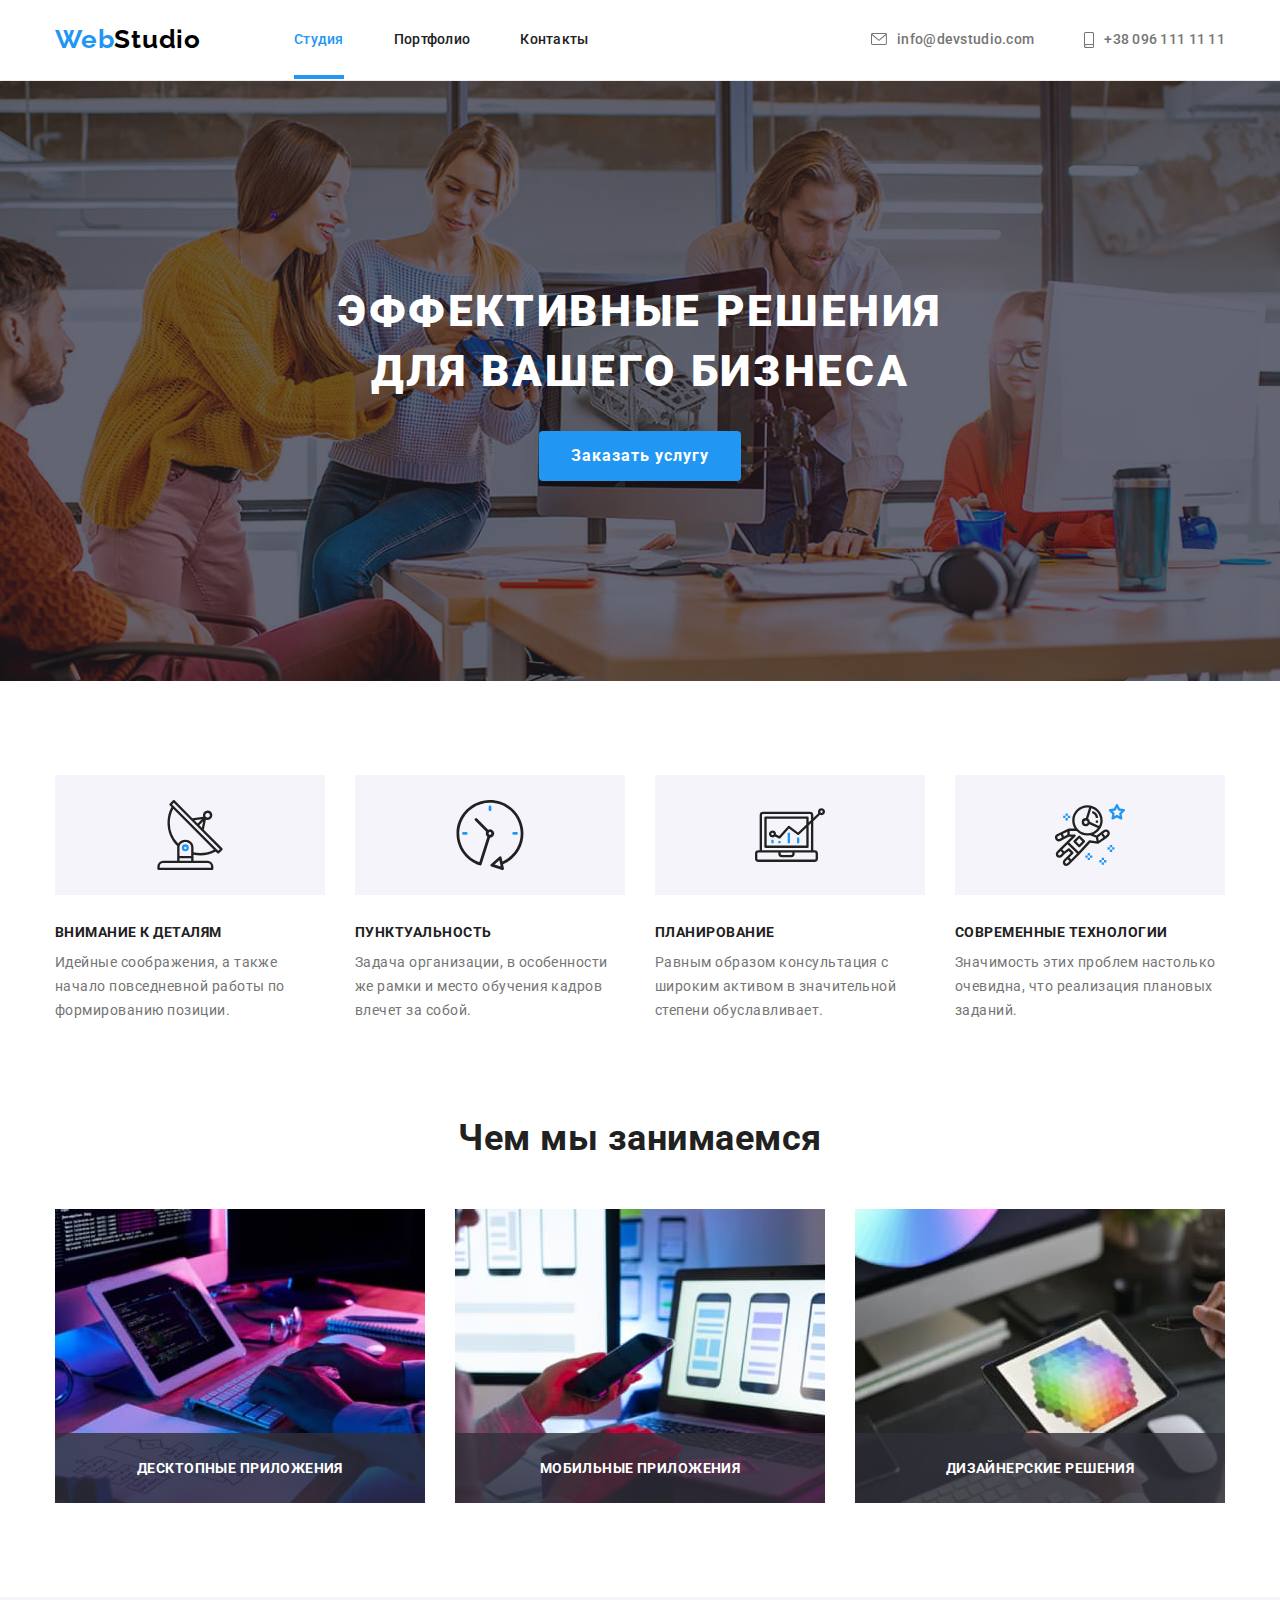
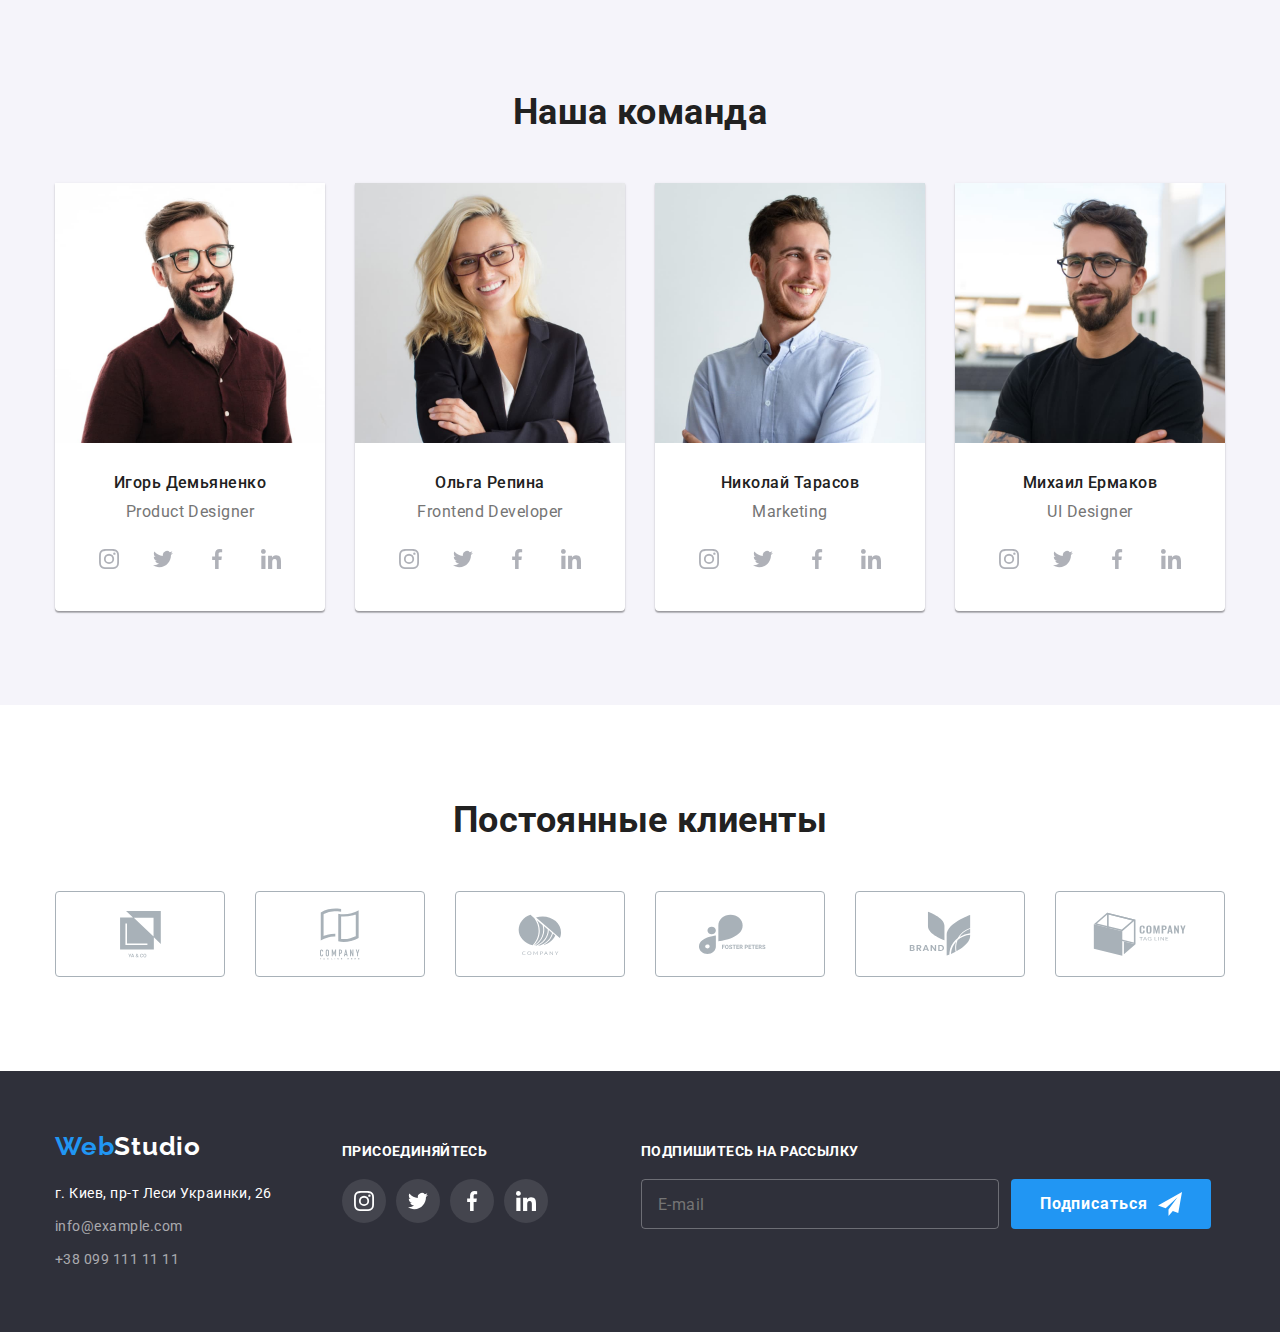
==== commit dc3fc62b: "Change to BEM naming convention" ====
--- a/index.html
+++ b/index.html
@@ -7,8 +7,7 @@
   <title>Главная</title>
   <link href="https://fonts.googleapis.com/css2?family=Raleway:wght@700&family=Roboto:wght@400;500;700;900&display=swap" rel="stylesheet">
   <link rel="stylesheet" href="https://cdnjs.cloudflare.com/ajax/libs/modern-normalize/1.1.0/modern-normalize.min.css">
-  <link rel="stylesheet" href="./css/styles.css">
-  <link rel="stylesheet" href="./css/main.css">
+  <link rel="stylesheet" href="./css/main.min.css">
 </head>
 
 <body class="page">
@@ -18,21 +17,21 @@
     <div class="container">
       <div class="header-set">
         <nav class="header-subset">
-          <a href="./index.html" class="logo r-margin">Web<span class="logo-right">Studio</span></a>
+          <a href="./index.html" class="logo logo__r-margin">Web<span class="logo__right">Studio</span></a>
 
           <ul class="site-nav">
-            <li class="list-item"><a href="./index.html" class="link current">Студия</a></li>
-            <li class="list-item"><a href="./portfolio.html" class="link">Портфолио</a></li>
-            <li class="list-item"><a href="" class="link">Контакты</a></li>
+            <li class="site-nav__item"><a href="./index.html" class="site-nav__link site-nav__link_current">Студия</a></li>
+            <li class="site-nav__item"><a href="./portfolio.html" class="site-nav__link">Портфолио</a></li>
+            <li class="site-nav__item"><a href="" class="site-nav__link">Контакты</a></li>
           </ul>
         </nav> 
 
         <ul class="site-contacts">
-          <li class="list-item">
-            <a href="mailto:info@devstudio.com" class="link"><svg class="email-icon"><use href="./images/icons.svg#icon-envelope"></use></svg>info@devstudio.com</a>
-          </li>
-          <li class="list-item">
-            <a href="tel:+380961111111" class="link"><svg class="phone-icon"><use href="./images/icons.svg#icon-smartphone"></use></svg>+38 096 111 11 11</a>
+          <li class="site-contacts__item">
+            <a href="mailto:info@devstudio.com" class="site-contacts__link"><svg class="site-contacts__email-icon"><use href="./images/icons.svg#icon-envelope"></use></svg>info@devstudio.com</a>
+          </li>
+          <li class="site-contacts__item">
+            <a href="tel:+380961111111" class="site-contacts__link"><svg class="site-contacts__phone-icon"><use href="./images/icons.svg#icon-smartphone"></use></svg>+38 096 111 11 11</a>
           </li>
         </ul>
       </div>
@@ -43,8 +42,8 @@
     <!-- Шапка сайта -->
     <section class="hero">
       <div class="container">
-        <h1 class="hero-title">Эффективные решения для вашего бизнеса</h1>
-        <button type="button" class="button primary" data-modal-open>Заказать услугу</button>
+        <h1 class="hero__title">Эффективные решения для вашего бизнеса</h1>
+        <button type="button" class="hero__button hero__button_primary" data-modal-open>Заказать услугу</button>
       </div>
     </section>
 
@@ -335,7 +334,7 @@
 
         <div class="footer-left">
 
-          <a href="./" class="logo">Web<span class="logo-bottom">Studio</span></a>
+          <a href="./" class="logo">Web<span class="logo__bottom">Studio</span></a>
     
           <address class="text top-margin">
             <p class="address">г. Киев, пр-т Леси Украинки, 26</p>
--- a/css/main.min.css
+++ b/css/main.min.css
@@ -0,0 +1,2 @@
+:root{--main-text-color: #757575;--title-text-color: #212121;--accent-color: #2196f3;--primary-bg-color: #ffffff;--top-section-bg-color: #2f303a;--team-section-bg-color: #f5f4fa;--footer-bg-color: #2f303a;--footer-text-color: rgba(255, 255, 255, 0.6);--logo-right-color: #000000;--logo-bottom-right-color: #ffffff;--primary-button-text-color: #ffffff;--primary-button-bg-color: #2196f3;--button-text-color: #212121;--button-bg-color: #f5f4fa;--hero-bg-color: #c4c4c4;--footer-bg-color: #2f303a;--header-line-color: #ececec;--project-item-border-color: #eeeeee;--icon-main-color: #a8b1b8;--header-item-right-margin: 50px;--header-top-margin: 24px;--header-bottom-margin: 25px;--logo-right-margin: 93px;--footer-top-bottom-padding: 60px;--footer-bottom-margin: 20px;--footer-item-margin: 9px;--container-width: 1200px;--container-gutter: 30px;--container-items: 1}p,h1,h2,h3{margin:0}button{cursor:pointer}ul{margin:0;padding:0;list-style:none}.img-no-gap{display:block}.hidden{display:none}.section{padding-top:94px;padding-bottom:94px}.section.no-padding{padding-bottom:0}.section-title{color:var(--title-text-color);font-size:36px;line-height:1.17;text-align:center;margin-bottom:50px}.visually-hidden{position:absolute;white-space:nowrap;width:1px;height:1px;overflow:hidden;border:0;padding:0;clip:rect(0 0 0 0);clip-path:inset(50%);margin:-1px}.page{background-color:var(--primary-bg-color);color:var(--main-text-color);font-family:Roboto, sans-serif;letter-spacing:0.03em}.container{margin-left:auto;margin-right:auto;width:var(--container-width);padding:0 calc(var(--container-gutter) / 2)}.logo{color:var(--accent-color);font-family:Raleway, sans-serif;font-weight:700;font-size:26px;line-height:1.19231;letter-spacing:.03em;text-decoration:none}.logo__r-margin{margin-right:var(--logo-right-margin)}.logo__right{color:var(--logo-right-color)}.logo__bottom{color:var(--logo-bottom-right-color)}.page-header{background-color:var(--primary-bg-color);border-bottom:1px solid var(--header-line-color);padding-top:var(--header-top-margin);padding-bottom:var(--header-bottom-margin)}.header-set{display:flex;justify-content:space-between;align-items:center}.header-subset{display:flex;align-items:center}.site-nav{display:flex}.site-nav__link{color:var(--title-text-color);font-weight:500;font-size:14px;line-height:1.14286;letter-spacing:.02em;text-decoration:none;transition:color 250ms cubic-bezier(0.4, 0, 0.2, 1)}.site-nav__link_current{position:relative;color:var(--accent-color)}.site-nav__link_current::after{content:'';position:absolute;left:0;bottom:-32px;width:100%;height:4px;background-color:var(--accent-color)}.site-nav__link:hover,.site-nav__link:focus{color:var(--accent-color)}.site-nav__item:not(:last-child){margin-right:var(--header-item-right-margin)}.site-contacts{display:flex}.site-contacts__item{align-items:center}.site-contacts__item:not(:last-child){margin-right:var(--header-item-right-margin)}.site-contacts__email-icon{width:16px;height:12px;margin-right:10px;fill:currentcolor}.site-contacts__phone-icon{width:10px;height:16px;margin-right:10px;fill:currentcolor}.site-contacts__link{color:var(--main-text-color);font-weight:500;font-size:14px;line-height:1.14;letter-spacing:0.02em;text-decoration:none;display:flex;align-items:center;justify-content:center;transition:color 250ms cubic-bezier(0.4, 0, 0.2, 1)}.site-contacts__link:hover,.site-contacts__link:focus{color:var(--accent-color)}.footer{background-color:var(--footer-bg-color);margin-left:auto;margin-right:auto;padding-top:var(--footer-top-bottom-padding);padding-bottom:var(--footer-top-bottom-padding)}.main-footer{display:flex}.footer-center{padding-top:48px;padding-left:70px}.footer .top-margin{margin-top:var(--footer-bottom-margin)}.footer .text{display:flex;flex-direction:column;font-style:normal;font-size:14px;line-height:1.71}.footer .address{color:var(--primary-bg-color)}.footer .contacts{color:var(--footer-text-color);text-decoration:none;margin-top:var(--footer-item-margin);transition:color 250ms cubic-bezier(0.4, 0, 0.2, 1)}.footer .contacts:hover,.footer .contacts:focus{color:var(--accent-color)}.join-us{display:flex;gap:10px;position:relative}.join-us::before{content:'Присоединяйтесь';position:absolute;top:calc(-20px - 16px);left:0;color:var(--primary-bg-color);text-transform:uppercase;font-weight:700;font-size:14px;line-height:calc(16 / 14);letter-spacing:0.03em}.join-us .item{width:44px;height:44px}.join-us .link{width:100%;height:100%;border-radius:50%;background-color:rgba(255,255,255,0.1);color:var(--primary-bg-color);display:flex;align-items:center;justify-content:center;transition:background-color 250ms cubic-bezier(0.4, 0, 0.2, 1),color 250ms cubic-bezier(0.4, 0, 0.2, 1)}.join-us .icon{width:20px;height:20px;fill:currentcolor}.join-us .link:hover,.join-us .link:focus{background-color:var(--accent-color);color:var(--primary-bg-color)}.footer-right{margin-left:93px;padding-top:12px}.signup-form{display:flex;flex-direction:row}.signup-label{display:block;color:var(--primary-bg-color);font-weight:700;font-size:14px;line-height:calc(16 / 14);letter-spacing:0.03em;text-transform:uppercase;margin-bottom:20px}.signup-input{display:block;border:1px solid rgba(255,255,255,0.3);border-radius:4px;background-color:transparent;width:358px;height:50px;color:rgba(255,255,255,0.6);font-weight:400;font-size:16px;line-height:calc(20 / 16);letter-spacing:0.03em;padding-left:16px}.signup-btn{margin-top:36px;margin-left:12px}.signup-button{background-color:var(--accent-color);border:none;border-radius:4px;width:200px;height:50px;color:var(--primary-bg-color);font-weight:700;font-size:16px;line-height:calc(30 / 16);letter-spacing:0.06em;display:flex;align-items:center;justify-content:center}.signup-icon{width:24px;height:24px;margin-left:10px;fill:currentcolor}.hero{background-color:var(--hero-bg-color);max-width:1600px;height:600px;margin:0 auto;text-align:center;padding:200px 0;background-image:linear-gradient(to right, rgba(47,48,58,0.4), rgba(47,48,58,0.4)),url("../images/hero.jpg");background-repeat:no-repeat;background-position:center;background-size:cover}.hero__title{color:var(--primary-bg-color);font-weight:900;font-size:44px;line-height:1.36364;letter-spacing:.06em;text-transform:uppercase;max-width:696px;margin-left:auto;margin-right:auto;margin-bottom:30px}.hero__button{display:inline-block;border-radius:4px;padding:10px 32px;min-width:200px;color:var(--button-text-color);background-color:var(--button-bg-color);border-style:none;font-family:inherit;font-weight:500;font-size:16px;line-height:1.62;letter-spacing:0.03em}.hero__button_primary{color:var(--primary-button-text-color);background-color:var(--primary-button-bg-color);box-shadow:0px 4px 4px rgba(0,0,0,0.15);font-weight:700;line-height:calc(30 / 16);letter-spacing:0.06em;transition:background-color 250ms cubic-bezier(0.4, 0, 0.2, 1)}.hero__button_primary:hover,.hero__button_primary:focus{background-color:#188ce8}.features{display:flex;--container-items: 4}.features .item{flex-basis:calc(var(--container-width) / var(--container-items) - var(--container-gutter));margin-right:var(--container-gutter)}.features .item:last-child{margin-right:0}.features-logo{width:270px;height:120px;background-color:var(--team-section-bg-color);margin-bottom:30px;padding:25px 100px}.features-icon{width:70px;height:70px}.features .title{color:var(--title-text-color);font-size:14px;line-height:1.14;text-transform:uppercase}.features .text{font-size:14px;line-height:1.71;margin-top:10px}.about{display:flex;--container-items: 3}.about .item{flex-basis:calc(var(--container-width) / var(--container-items) - var(--container-gutter));margin-right:var(--container-gutter);position:relative}.about .item:last-child{margin-right:0}.about .item-description{position:absolute;bottom:0;left:0;width:100%;padding-top:27px;padding-bottom:27px;color:var(--primary-bg-color);background-color:rgba(47,48,58,0.8);font-weight:700;font-size:14px;line-height:calc(16 / 14);text-align:center;letter-spacing:0.03em;text-transform:uppercase}.section.special{background-color:var(--team-section-bg-color);margin-left:auto;margin-right:auto}.employee{display:flex;--container-items: 4;gap:30px}.employee>.item{flex-basis:calc(var(--container-width) / var(--container-items) - var(--container-gutter));background-color:var(--primary-bg-color);border-radius:0px 0px 4px 4px;box-shadow:0px 1px 3px rgba(0,0,0,0.12),0px 1px 1px rgba(0,0,0,0.14),0px 2px 1px rgba(0,0,0,0.2)}.employee .card{padding-top:30px;padding-bottom:30px;text-align:center}.employee .title{color:var(--title-text-color);font-weight:500;font-size:16px;line-height:1.19;text-align:center;margin-bottom:10px}.employee .position{font-size:16px;line-height:1.19;text-align:center;margin-bottom:16px}.social-links{display:flex;--container-items: 4;gap:10px;margin-left:32px;margin-right:32px}.social-links .item{width:44px;height:44px}.social-links .link{width:100%;height:100%;border-radius:50%;background-color:var(--primary-bg-color);display:flex;align-items:center;justify-content:center;color:#afb1b8;transition:background-color 250ms cubic-bezier(0.4, 0, 0.2, 1),color 250ms cubic-bezier(0.4, 0, 0.2, 1)}.social-links .icon{width:20px;height:20px;fill:currentcolor}.social-links .link:hover,.social-links .link:focus{background-color:var(--accent-color);color:var(--primary-bg-color)}.clients{display:flex;--container-items: 6;gap:30px}.clients .item{flex-basis:calc(var(--container-width) / var(--container-items) - var(--container-gutter))}.client-link{width:100%;height:100%;border-radius:4px;border:1px solid var(--icon-main-color);background-color:var(--primary-bg-color);color:var(--icon-main-color);display:flex;padding:16px 32px;align-items:center;justify-content:center;transition:color 250ms cubic-bezier(0.4, 0, 0.2, 1),border 250ms cubic-bezier(0.4, 0, 0.2, 1)}.client-icon{fill:currentcolor}.client-link:hover,.client-link:focus{color:var(--accent-color);border:1px solid var(--accent-color)}.projects{display:flex;flex-wrap:wrap;gap:30px;--container-items: 3}.projects__card{padding:20px 24px}.projects__title{color:var(--title-text-color);font-weight:700;font-size:18px;line-height:2;letter-spacing:.06em;margin-bottom:4px}.projects__category{font-weight:400;font-size:16px;line-height:1.875;letter-spacing:.03em}.projects__item{flex-basis:calc(var(--container-width) / var(--container-items) - var(--container-gutter));transition:box-shadow 250ms cubic-bezier(0.4, 0, 0.2, 1)}.projects__item:hover{box-shadow:0px 1px 1px rgba(0,0,0,0.12),0px 4px 4px rgba(0,0,0,0.06),1px 4px 6px rgba(0,0,0,0.16)}.projects__item:hover .projects__item-text{transform:translateY(0%)}.projects__item_top{position:relative;overflow:hidden}.projects__item_bottom{border:1px solid var(--project-item-border-color);border-top:1px solid transparent}.projects__item-text{position:absolute;width:100%;height:100%;top:0;left:0;color:var(--primary-bg-color);background-color:rgba(33,150,243,0.9);padding:63px 24px;font-weight:400;font-size:18px;line-height:1.55556;letter-spacing:.03em;transform:translateY(101%);transition:transform 250ms cubic-bezier(0.4, 0, 0.2, 1)}.portfolio{display:flex;justify-content:center;margin-bottom:50px}.portfolio__item:not(:last-child){margin-right:8px}.portfolio__filter-button{display:inline-block;border-radius:4px;padding:6px 22px;color:var(--button-text-color);background-color:var(--button-bg-color);border-style:none;font-family:inherit;font-weight:500;font-size:16px;line-height:1.625;letter-spacing:.03em;transition:color 250ms cubic-bezier(0.4, 0, 0.2, 1),background-color 250ms cubic-bezier(0.4, 0, 0.2, 1),box-shadow 250ms cubic-bezier(0.4, 0, 0.2, 1)}.portfolio__filter-button_primary{color:var(--primary-button-text-color);background-color:var(--primary-button-bg-color)}.portfolio__filter-button:hover,.portfolio__filter-button:focus{color:var(--primary-button-text-color);background-color:var(--primary-button-bg-color);box-shadow:0px 3px 1px rgba(0,0,0,0.1),0px 1px 2px rgba(0,0,0,0.08),0px 2px 2px rgba(0,0,0,0.12)}.backdrop{position:fixed;width:100vw;height:100vh;top:0;left:0;background-color:rgba(0,0,0,0.2);opacity:1;transition:all 1250ms cubic-bezier(0.4, 0, 0.2, 1)}.modal{position:absolute;top:50%;left:50%;transform:translate(-50%, -50%) scale(1);min-width:528px;min-height:581px;background-color:var(--primary-bg-color);border-radius:4px;box-shadow:0px 1px 3px rgba(0,0,0,0.12),0px 1px 1px rgba(0,0,0,0.14),0px 2px 1px rgba(0,0,0,0.2);padding:40px;transition:transform 1250ms cubic-bezier(0.4, 0, 0.2, 1)}.backdrop.is-hidden{visibility:hidden;opacity:0;pointer-events:none}.backdrop.is-hidden .modal{transform:translate(-50%, -50%) scale(0)}.backdrop .button{padding:0px}.close-btn{position:absolute;top:8px;right:8px;border-radius:50%;background-color:var(--primary-bg-color);border:1px solid rgba(0,0,0,0.1);padding:0px;width:30px;height:30px;display:flex;align-items:center;justify-content:center}.close-btn:hover .close-btn-icon,.close-btn:focus .close-btn-icon{fill:var(--accent-color)}.close-btn-icon{fill:black;width:18px;height:18px;transition:fill 250ms cubic-bezier(0.4, 0, 0.2, 1)}.form-title{color:var(--title-text-color);font-weight:700;font-size:20px;line-height:calc(23 / 20);letter-spacing:0.03em;margin-bottom:12px;text-align:center}.form-field{margin-bottom:10px;position:relative;display:flex;flex-direction:column}.form-field:focus-within .form-icon{fill:var(--accent-color)}.form-input:focus{outline:none;border-color:var(--accent-color)}.form-label{color:var(--main-text-color);margin-bottom:4px;font-weight:400;font-size:12px;line-height:calc(14 / 12);letter-spacing:0.01em}.form-icon{height:18px;width:18px;fill:var(--title-text-color);display:inline-block;position:absolute;top:50%;left:12px;transition:all 250ms cubic-bezier(0.4, 0, 0.2, 1)}.form-input{color:rgba(117,117,117,0.5);height:40px;width:100%;padding:12px 12px 12px 42px;color:var(--main-text-color);font-weight:400;font-size:14px;line-height:calc(16 / 14);letter-spacing:0.03em;border-width:1px;border-style:solid;border-color:rgba(33,33,33,0.2);border-radius:4px;transition:border-color 250ms cubic-bezier(0.4, 0, 0.2, 1)}.comment-input{margin-top:4px;height:138px;width:100%;padding:12px 16px;color:var(--main-text-color);font-weight:400;font-size:14px;line-height:calc(16 / 14);letter-spacing:0.03em;border:1px solid rgba(33,33,33,0.2);border-radius:4px;resize:none;transition:border 250ms cubic-bezier(0.4, 0, 0.2, 1)}.comment-input:focus{outline:none;border:1px solid var(--accent-color)}.comment-input::placeholder{color:rgba(117,117,117,0.5);font-weight:400;font-size:14px;line-height:calc(16 / 14);letter-spacing:0.01em}.form-agreement{margin-top:20px;margin-bottom:30px}.check-text{color:var(--main-text-color);font-weight:400;font-size:14px;line-height:calc(24 / 14);letter-spacing:0.03em;display:flex;align-items:center;justify-content:center}.check-text span{width:16px;height:15px;border:2px solid var(--title-text-color);border-radius:1px;margin-right:8px;display:flex;align-items:center;justify-content:center}.input-icon-check{fill:var(--primary-bg-color)}.input-check:checked+.check-text span{background-color:var(--accent-color);border:none}.form-link{color:var(--accent-color)}.form-button{display:block;color:var(--primary-bg-color);background-color:var(--accent-color);box-shadow:0px 4px 4px rgba(0,0,0,0.15);border:none;border-radius:4px;width:200px;height:50px;margin-left:auto;margin-right:auto;font-weight:700;font-size:16px;line-height:calc(30 / 16);letter-spacing:0.06em;transition:background-color 250ms cubic-bezier(0.4, 0, 0.2, 1)}.form-button:hover,.form-button:focus{background-color:#188ce8}
+/*# sourceMappingURL=main.min.css.map */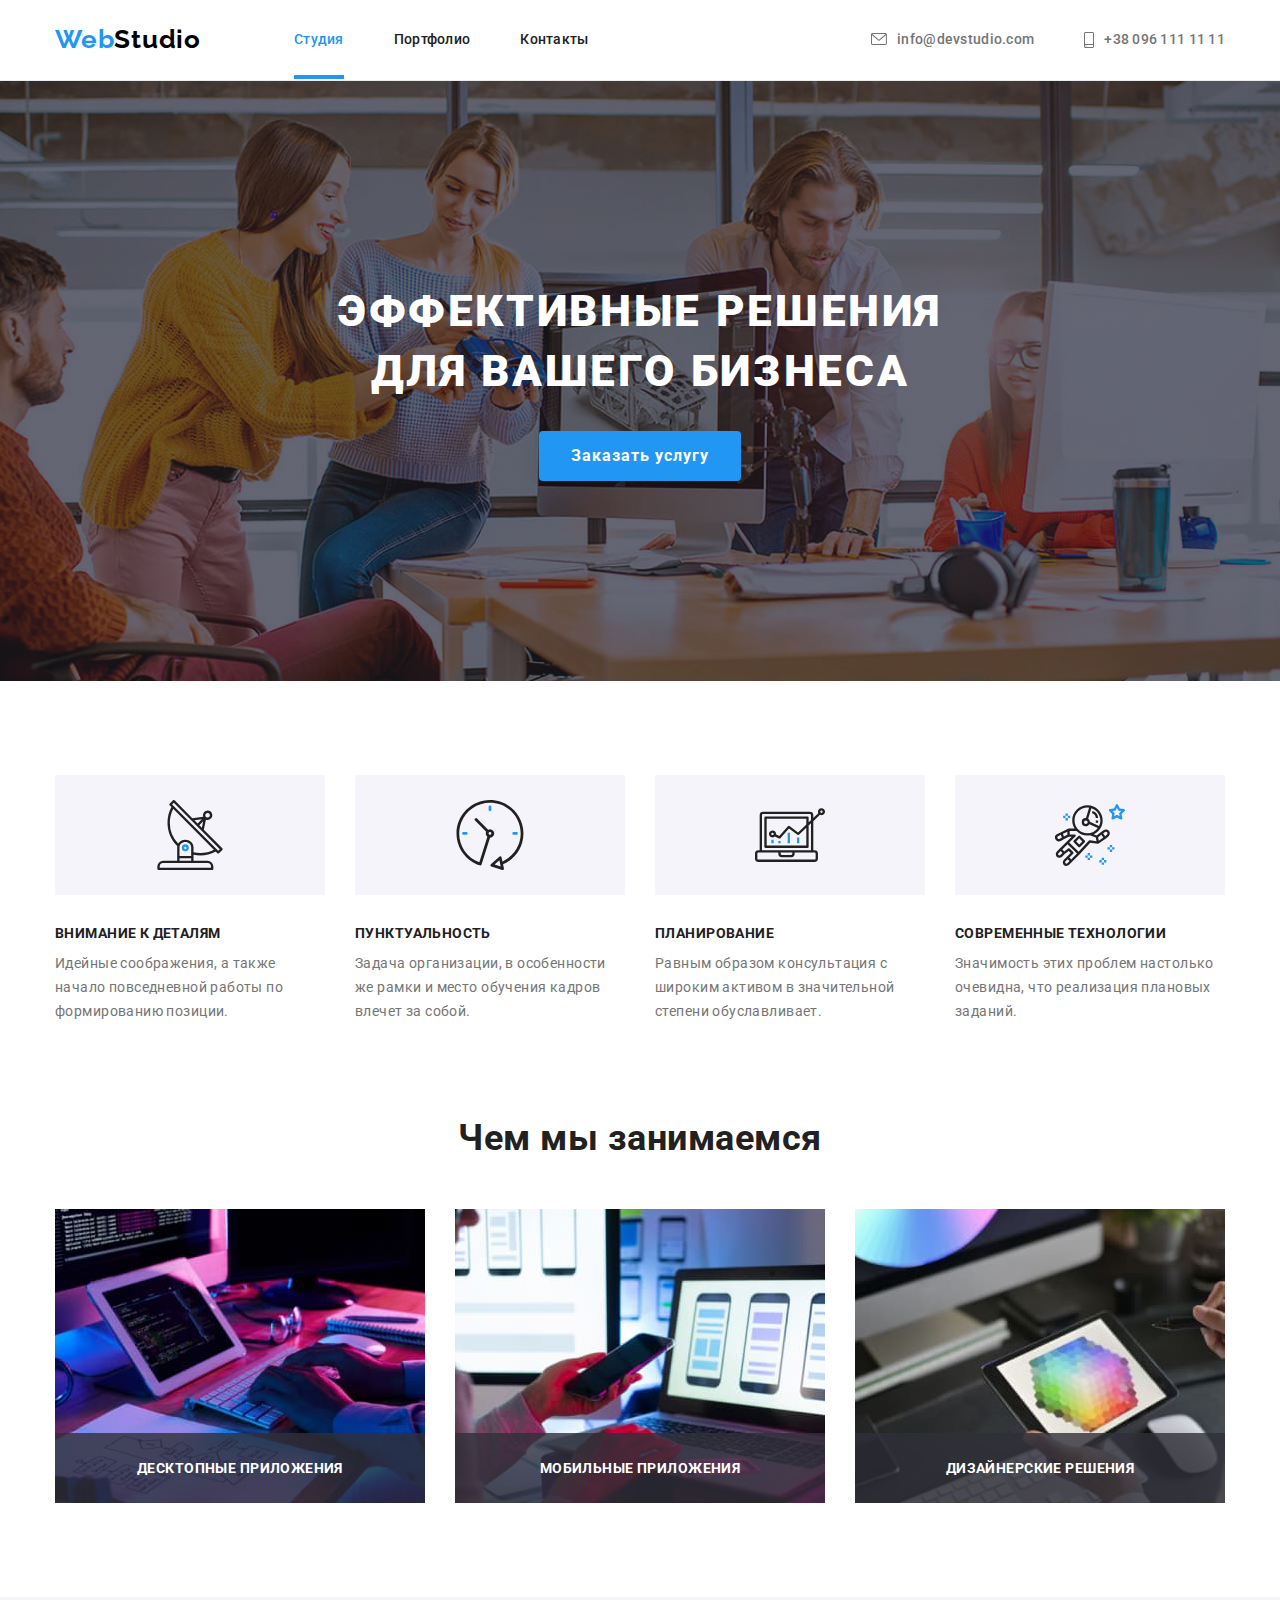
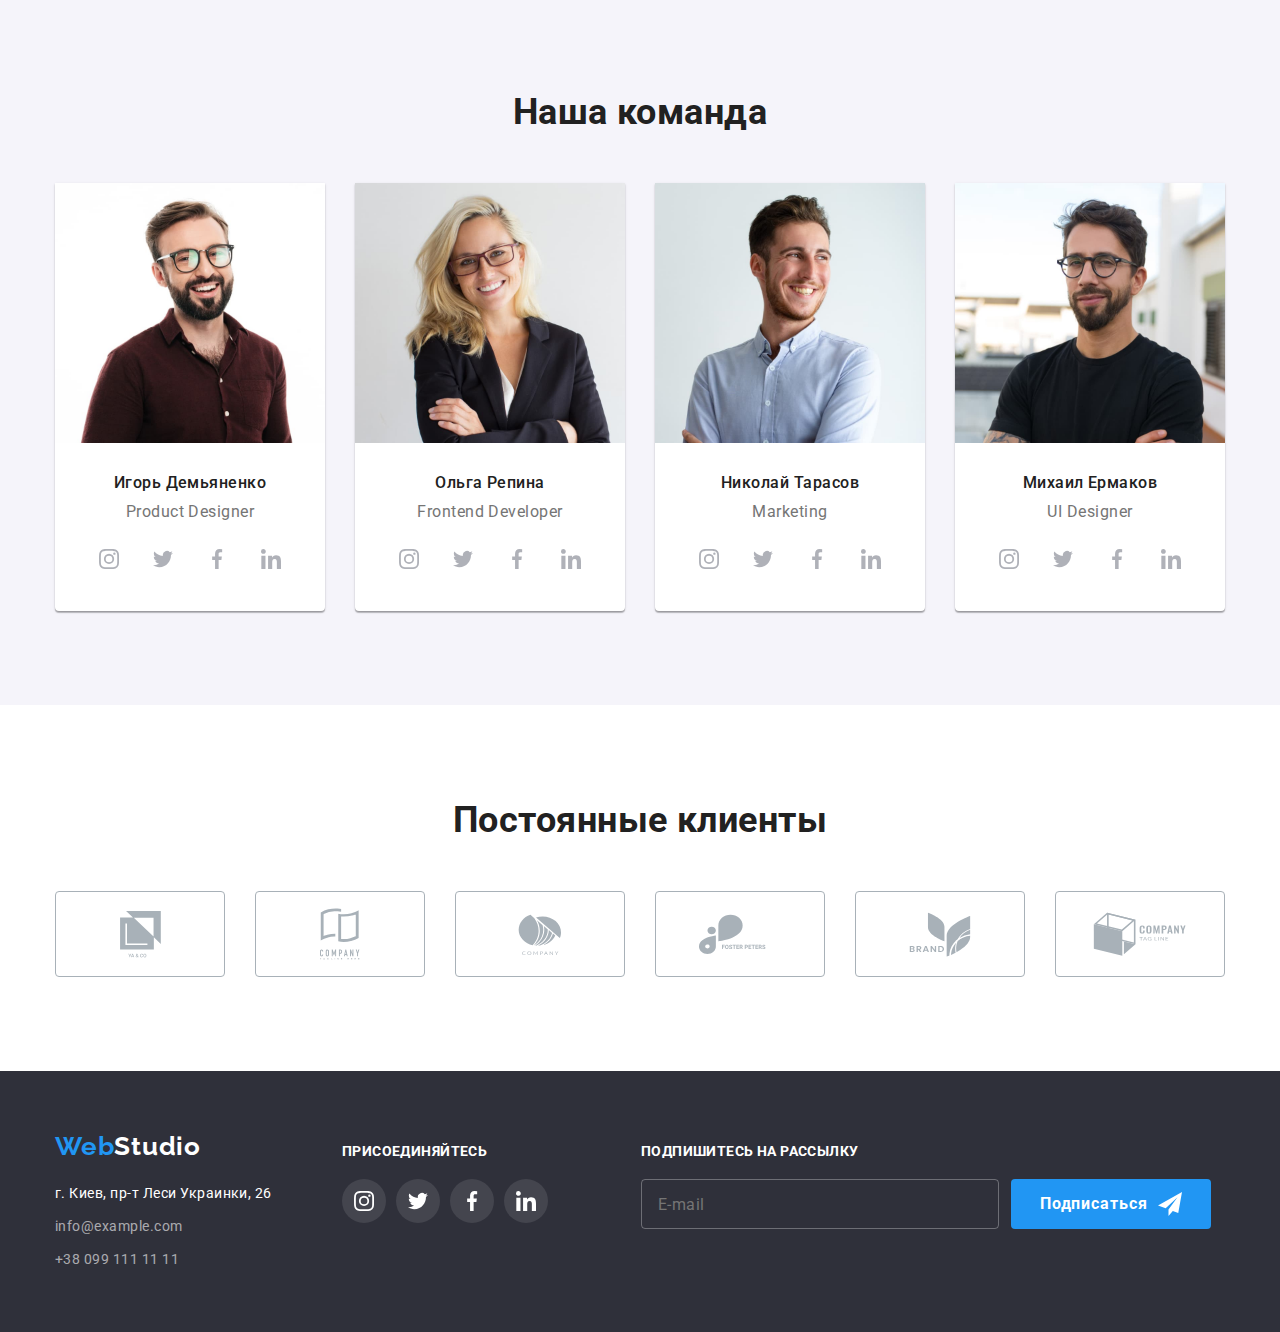
==== commit 969699a8: "Update features" ====
--- a/index.html
+++ b/index.html
@@ -53,56 +53,56 @@
         <h2 class="hidden">Особенности <sup>*</sup> </h2> <!-- Этот заголовок скроем при оформлении -->
 
         <ul class="features">
-          <li class="item">
-            <div class="features-logo">
-            <svg class="features-icon">
+          <li class="features__item">
+            <div class="features__logo">
+            <svg class="features__icon">
               <use href="./images/icons.svg#icon-antenna"></use>
             </svg>
             </div>
-            <h3 class="title">Внимание к деталям</h3>
-            <p class="text">
+            <h3 class="features__title">Внимание к деталям</h3>
+            <p class="features__text">
               Идейные соображения, а также
               начало повседневной работы по
               формированию позиции.
             </p>
           </li>
 
-          <li class="item">
-            <div class="features-logo">
-            <svg class="features-icon">
+          <li class="features__item">
+            <div class="features__logo">
+            <svg class="features__icon">
               <use href="./images/icons.svg#icon-clock"></use>
             </svg>
             </div>
-            <h3 class="title">Пунктуальность</h3>
-            <p class="text">
+            <h3 class="features__title">Пунктуальность</h3>
+            <p class="features__text">
               Задача организации, в особенности
               же рамки и место обучения кадров
               влечет за собой.
             </p>
           </li>
 
-          <li class="item">
-            <div class="features-logo">
-            <svg class="features-icon">
+          <li class="features__item">
+            <div class="features__logo">
+            <svg class="features__icon">
               <use href="./images/icons.svg#icon-diagram"></use>
             </svg>
             </div>
-            <h3 class="title">Планирование</h3>
-            <p class="text">
+            <h3 class="features__title">Планирование</h3>
+            <p class="features__text">
               Равным образом консультация с
               широким активом в значительной
               степени обуславливает.
             </p>
           </li>
 
-          <li class="item">
-            <div class="features-logo">
-            <svg class="features-icon">
+          <li class="features__item">
+            <div class="features__logo">
+            <svg class="features__icon">
               <use href="./images/icons.svg#icon-astronaut"></use>
             </svg>
             </div>
-            <h3 class="title">Современные технологии</h3>
-            <p class="text">
+            <h3 class="features__title">Современные технологии</h3>
+            <p class="features__text">
               Значимость этих проблем настолько
               очевидна, что реализация плановых
               заданий.
--- a/css/main.min.css
+++ b/css/main.min.css
@@ -1,2 +1,2 @@
-:root{--main-text-color: #757575;--title-text-color: #212121;--accent-color: #2196f3;--primary-bg-color: #ffffff;--top-section-bg-color: #2f303a;--team-section-bg-color: #f5f4fa;--footer-bg-color: #2f303a;--footer-text-color: rgba(255, 255, 255, 0.6);--logo-right-color: #000000;--logo-bottom-right-color: #ffffff;--primary-button-text-color: #ffffff;--primary-button-bg-color: #2196f3;--button-text-color: #212121;--button-bg-color: #f5f4fa;--hero-bg-color: #c4c4c4;--footer-bg-color: #2f303a;--header-line-color: #ececec;--project-item-border-color: #eeeeee;--icon-main-color: #a8b1b8;--header-item-right-margin: 50px;--header-top-margin: 24px;--header-bottom-margin: 25px;--logo-right-margin: 93px;--footer-top-bottom-padding: 60px;--footer-bottom-margin: 20px;--footer-item-margin: 9px;--container-width: 1200px;--container-gutter: 30px;--container-items: 1}p,h1,h2,h3{margin:0}button{cursor:pointer}ul{margin:0;padding:0;list-style:none}.img-no-gap{display:block}.hidden{display:none}.section{padding-top:94px;padding-bottom:94px}.section.no-padding{padding-bottom:0}.section-title{color:var(--title-text-color);font-size:36px;line-height:1.17;text-align:center;margin-bottom:50px}.visually-hidden{position:absolute;white-space:nowrap;width:1px;height:1px;overflow:hidden;border:0;padding:0;clip:rect(0 0 0 0);clip-path:inset(50%);margin:-1px}.page{background-color:var(--primary-bg-color);color:var(--main-text-color);font-family:Roboto, sans-serif;letter-spacing:0.03em}.container{margin-left:auto;margin-right:auto;width:var(--container-width);padding:0 calc(var(--container-gutter) / 2)}.logo{color:var(--accent-color);font-family:Raleway, sans-serif;font-weight:700;font-size:26px;line-height:1.19231;letter-spacing:.03em;text-decoration:none}.logo__r-margin{margin-right:var(--logo-right-margin)}.logo__right{color:var(--logo-right-color)}.logo__bottom{color:var(--logo-bottom-right-color)}.page-header{background-color:var(--primary-bg-color);border-bottom:1px solid var(--header-line-color);padding-top:var(--header-top-margin);padding-bottom:var(--header-bottom-margin)}.header-set{display:flex;justify-content:space-between;align-items:center}.header-subset{display:flex;align-items:center}.site-nav{display:flex}.site-nav__link{color:var(--title-text-color);font-weight:500;font-size:14px;line-height:1.14286;letter-spacing:.02em;text-decoration:none;transition:color 250ms cubic-bezier(0.4, 0, 0.2, 1)}.site-nav__link_current{position:relative;color:var(--accent-color)}.site-nav__link_current::after{content:'';position:absolute;left:0;bottom:-32px;width:100%;height:4px;background-color:var(--accent-color)}.site-nav__link:hover,.site-nav__link:focus{color:var(--accent-color)}.site-nav__item:not(:last-child){margin-right:var(--header-item-right-margin)}.site-contacts{display:flex}.site-contacts__item{align-items:center}.site-contacts__item:not(:last-child){margin-right:var(--header-item-right-margin)}.site-contacts__email-icon{width:16px;height:12px;margin-right:10px;fill:currentcolor}.site-contacts__phone-icon{width:10px;height:16px;margin-right:10px;fill:currentcolor}.site-contacts__link{color:var(--main-text-color);font-weight:500;font-size:14px;line-height:1.14;letter-spacing:0.02em;text-decoration:none;display:flex;align-items:center;justify-content:center;transition:color 250ms cubic-bezier(0.4, 0, 0.2, 1)}.site-contacts__link:hover,.site-contacts__link:focus{color:var(--accent-color)}.footer{background-color:var(--footer-bg-color);margin-left:auto;margin-right:auto;padding-top:var(--footer-top-bottom-padding);padding-bottom:var(--footer-top-bottom-padding)}.main-footer{display:flex}.footer-center{padding-top:48px;padding-left:70px}.footer .top-margin{margin-top:var(--footer-bottom-margin)}.footer .text{display:flex;flex-direction:column;font-style:normal;font-size:14px;line-height:1.71}.footer .address{color:var(--primary-bg-color)}.footer .contacts{color:var(--footer-text-color);text-decoration:none;margin-top:var(--footer-item-margin);transition:color 250ms cubic-bezier(0.4, 0, 0.2, 1)}.footer .contacts:hover,.footer .contacts:focus{color:var(--accent-color)}.join-us{display:flex;gap:10px;position:relative}.join-us::before{content:'Присоединяйтесь';position:absolute;top:calc(-20px - 16px);left:0;color:var(--primary-bg-color);text-transform:uppercase;font-weight:700;font-size:14px;line-height:calc(16 / 14);letter-spacing:0.03em}.join-us .item{width:44px;height:44px}.join-us .link{width:100%;height:100%;border-radius:50%;background-color:rgba(255,255,255,0.1);color:var(--primary-bg-color);display:flex;align-items:center;justify-content:center;transition:background-color 250ms cubic-bezier(0.4, 0, 0.2, 1),color 250ms cubic-bezier(0.4, 0, 0.2, 1)}.join-us .icon{width:20px;height:20px;fill:currentcolor}.join-us .link:hover,.join-us .link:focus{background-color:var(--accent-color);color:var(--primary-bg-color)}.footer-right{margin-left:93px;padding-top:12px}.signup-form{display:flex;flex-direction:row}.signup-label{display:block;color:var(--primary-bg-color);font-weight:700;font-size:14px;line-height:calc(16 / 14);letter-spacing:0.03em;text-transform:uppercase;margin-bottom:20px}.signup-input{display:block;border:1px solid rgba(255,255,255,0.3);border-radius:4px;background-color:transparent;width:358px;height:50px;color:rgba(255,255,255,0.6);font-weight:400;font-size:16px;line-height:calc(20 / 16);letter-spacing:0.03em;padding-left:16px}.signup-btn{margin-top:36px;margin-left:12px}.signup-button{background-color:var(--accent-color);border:none;border-radius:4px;width:200px;height:50px;color:var(--primary-bg-color);font-weight:700;font-size:16px;line-height:calc(30 / 16);letter-spacing:0.06em;display:flex;align-items:center;justify-content:center}.signup-icon{width:24px;height:24px;margin-left:10px;fill:currentcolor}.hero{background-color:var(--hero-bg-color);max-width:1600px;height:600px;margin:0 auto;text-align:center;padding:200px 0;background-image:linear-gradient(to right, rgba(47,48,58,0.4), rgba(47,48,58,0.4)),url("../images/hero.jpg");background-repeat:no-repeat;background-position:center;background-size:cover}.hero__title{color:var(--primary-bg-color);font-weight:900;font-size:44px;line-height:1.36364;letter-spacing:.06em;text-transform:uppercase;max-width:696px;margin-left:auto;margin-right:auto;margin-bottom:30px}.hero__button{display:inline-block;border-radius:4px;padding:10px 32px;min-width:200px;color:var(--button-text-color);background-color:var(--button-bg-color);border-style:none;font-family:inherit;font-weight:500;font-size:16px;line-height:1.62;letter-spacing:0.03em}.hero__button_primary{color:var(--primary-button-text-color);background-color:var(--primary-button-bg-color);box-shadow:0px 4px 4px rgba(0,0,0,0.15);font-weight:700;line-height:calc(30 / 16);letter-spacing:0.06em;transition:background-color 250ms cubic-bezier(0.4, 0, 0.2, 1)}.hero__button_primary:hover,.hero__button_primary:focus{background-color:#188ce8}.features{display:flex;--container-items: 4}.features .item{flex-basis:calc(var(--container-width) / var(--container-items) - var(--container-gutter));margin-right:var(--container-gutter)}.features .item:last-child{margin-right:0}.features-logo{width:270px;height:120px;background-color:var(--team-section-bg-color);margin-bottom:30px;padding:25px 100px}.features-icon{width:70px;height:70px}.features .title{color:var(--title-text-color);font-size:14px;line-height:1.14;text-transform:uppercase}.features .text{font-size:14px;line-height:1.71;margin-top:10px}.about{display:flex;--container-items: 3}.about .item{flex-basis:calc(var(--container-width) / var(--container-items) - var(--container-gutter));margin-right:var(--container-gutter);position:relative}.about .item:last-child{margin-right:0}.about .item-description{position:absolute;bottom:0;left:0;width:100%;padding-top:27px;padding-bottom:27px;color:var(--primary-bg-color);background-color:rgba(47,48,58,0.8);font-weight:700;font-size:14px;line-height:calc(16 / 14);text-align:center;letter-spacing:0.03em;text-transform:uppercase}.section.special{background-color:var(--team-section-bg-color);margin-left:auto;margin-right:auto}.employee{display:flex;--container-items: 4;gap:30px}.employee>.item{flex-basis:calc(var(--container-width) / var(--container-items) - var(--container-gutter));background-color:var(--primary-bg-color);border-radius:0px 0px 4px 4px;box-shadow:0px 1px 3px rgba(0,0,0,0.12),0px 1px 1px rgba(0,0,0,0.14),0px 2px 1px rgba(0,0,0,0.2)}.employee .card{padding-top:30px;padding-bottom:30px;text-align:center}.employee .title{color:var(--title-text-color);font-weight:500;font-size:16px;line-height:1.19;text-align:center;margin-bottom:10px}.employee .position{font-size:16px;line-height:1.19;text-align:center;margin-bottom:16px}.social-links{display:flex;--container-items: 4;gap:10px;margin-left:32px;margin-right:32px}.social-links .item{width:44px;height:44px}.social-links .link{width:100%;height:100%;border-radius:50%;background-color:var(--primary-bg-color);display:flex;align-items:center;justify-content:center;color:#afb1b8;transition:background-color 250ms cubic-bezier(0.4, 0, 0.2, 1),color 250ms cubic-bezier(0.4, 0, 0.2, 1)}.social-links .icon{width:20px;height:20px;fill:currentcolor}.social-links .link:hover,.social-links .link:focus{background-color:var(--accent-color);color:var(--primary-bg-color)}.clients{display:flex;--container-items: 6;gap:30px}.clients .item{flex-basis:calc(var(--container-width) / var(--container-items) - var(--container-gutter))}.client-link{width:100%;height:100%;border-radius:4px;border:1px solid var(--icon-main-color);background-color:var(--primary-bg-color);color:var(--icon-main-color);display:flex;padding:16px 32px;align-items:center;justify-content:center;transition:color 250ms cubic-bezier(0.4, 0, 0.2, 1),border 250ms cubic-bezier(0.4, 0, 0.2, 1)}.client-icon{fill:currentcolor}.client-link:hover,.client-link:focus{color:var(--accent-color);border:1px solid var(--accent-color)}.projects{display:flex;flex-wrap:wrap;gap:30px;--container-items: 3}.projects__card{padding:20px 24px}.projects__title{color:var(--title-text-color);font-weight:700;font-size:18px;line-height:2;letter-spacing:.06em;margin-bottom:4px}.projects__category{font-weight:400;font-size:16px;line-height:1.875;letter-spacing:.03em}.projects__item{flex-basis:calc(var(--container-width) / var(--container-items) - var(--container-gutter));transition:box-shadow 250ms cubic-bezier(0.4, 0, 0.2, 1)}.projects__item:hover{box-shadow:0px 1px 1px rgba(0,0,0,0.12),0px 4px 4px rgba(0,0,0,0.06),1px 4px 6px rgba(0,0,0,0.16)}.projects__item:hover .projects__item-text{transform:translateY(0%)}.projects__item_top{position:relative;overflow:hidden}.projects__item_bottom{border:1px solid var(--project-item-border-color);border-top:1px solid transparent}.projects__item-text{position:absolute;width:100%;height:100%;top:0;left:0;color:var(--primary-bg-color);background-color:rgba(33,150,243,0.9);padding:63px 24px;font-weight:400;font-size:18px;line-height:1.55556;letter-spacing:.03em;transform:translateY(101%);transition:transform 250ms cubic-bezier(0.4, 0, 0.2, 1)}.portfolio{display:flex;justify-content:center;margin-bottom:50px}.portfolio__item:not(:last-child){margin-right:8px}.portfolio__filter-button{display:inline-block;border-radius:4px;padding:6px 22px;color:var(--button-text-color);background-color:var(--button-bg-color);border-style:none;font-family:inherit;font-weight:500;font-size:16px;line-height:1.625;letter-spacing:.03em;transition:color 250ms cubic-bezier(0.4, 0, 0.2, 1),background-color 250ms cubic-bezier(0.4, 0, 0.2, 1),box-shadow 250ms cubic-bezier(0.4, 0, 0.2, 1)}.portfolio__filter-button_primary{color:var(--primary-button-text-color);background-color:var(--primary-button-bg-color)}.portfolio__filter-button:hover,.portfolio__filter-button:focus{color:var(--primary-button-text-color);background-color:var(--primary-button-bg-color);box-shadow:0px 3px 1px rgba(0,0,0,0.1),0px 1px 2px rgba(0,0,0,0.08),0px 2px 2px rgba(0,0,0,0.12)}.backdrop{position:fixed;width:100vw;height:100vh;top:0;left:0;background-color:rgba(0,0,0,0.2);opacity:1;transition:all 1250ms cubic-bezier(0.4, 0, 0.2, 1)}.modal{position:absolute;top:50%;left:50%;transform:translate(-50%, -50%) scale(1);min-width:528px;min-height:581px;background-color:var(--primary-bg-color);border-radius:4px;box-shadow:0px 1px 3px rgba(0,0,0,0.12),0px 1px 1px rgba(0,0,0,0.14),0px 2px 1px rgba(0,0,0,0.2);padding:40px;transition:transform 1250ms cubic-bezier(0.4, 0, 0.2, 1)}.backdrop.is-hidden{visibility:hidden;opacity:0;pointer-events:none}.backdrop.is-hidden .modal{transform:translate(-50%, -50%) scale(0)}.backdrop .button{padding:0px}.close-btn{position:absolute;top:8px;right:8px;border-radius:50%;background-color:var(--primary-bg-color);border:1px solid rgba(0,0,0,0.1);padding:0px;width:30px;height:30px;display:flex;align-items:center;justify-content:center}.close-btn:hover .close-btn-icon,.close-btn:focus .close-btn-icon{fill:var(--accent-color)}.close-btn-icon{fill:black;width:18px;height:18px;transition:fill 250ms cubic-bezier(0.4, 0, 0.2, 1)}.form-title{color:var(--title-text-color);font-weight:700;font-size:20px;line-height:calc(23 / 20);letter-spacing:0.03em;margin-bottom:12px;text-align:center}.form-field{margin-bottom:10px;position:relative;display:flex;flex-direction:column}.form-field:focus-within .form-icon{fill:var(--accent-color)}.form-input:focus{outline:none;border-color:var(--accent-color)}.form-label{color:var(--main-text-color);margin-bottom:4px;font-weight:400;font-size:12px;line-height:calc(14 / 12);letter-spacing:0.01em}.form-icon{height:18px;width:18px;fill:var(--title-text-color);display:inline-block;position:absolute;top:50%;left:12px;transition:all 250ms cubic-bezier(0.4, 0, 0.2, 1)}.form-input{color:rgba(117,117,117,0.5);height:40px;width:100%;padding:12px 12px 12px 42px;color:var(--main-text-color);font-weight:400;font-size:14px;line-height:calc(16 / 14);letter-spacing:0.03em;border-width:1px;border-style:solid;border-color:rgba(33,33,33,0.2);border-radius:4px;transition:border-color 250ms cubic-bezier(0.4, 0, 0.2, 1)}.comment-input{margin-top:4px;height:138px;width:100%;padding:12px 16px;color:var(--main-text-color);font-weight:400;font-size:14px;line-height:calc(16 / 14);letter-spacing:0.03em;border:1px solid rgba(33,33,33,0.2);border-radius:4px;resize:none;transition:border 250ms cubic-bezier(0.4, 0, 0.2, 1)}.comment-input:focus{outline:none;border:1px solid var(--accent-color)}.comment-input::placeholder{color:rgba(117,117,117,0.5);font-weight:400;font-size:14px;line-height:calc(16 / 14);letter-spacing:0.01em}.form-agreement{margin-top:20px;margin-bottom:30px}.check-text{color:var(--main-text-color);font-weight:400;font-size:14px;line-height:calc(24 / 14);letter-spacing:0.03em;display:flex;align-items:center;justify-content:center}.check-text span{width:16px;height:15px;border:2px solid var(--title-text-color);border-radius:1px;margin-right:8px;display:flex;align-items:center;justify-content:center}.input-icon-check{fill:var(--primary-bg-color)}.input-check:checked+.check-text span{background-color:var(--accent-color);border:none}.form-link{color:var(--accent-color)}.form-button{display:block;color:var(--primary-bg-color);background-color:var(--accent-color);box-shadow:0px 4px 4px rgba(0,0,0,0.15);border:none;border-radius:4px;width:200px;height:50px;margin-left:auto;margin-right:auto;font-weight:700;font-size:16px;line-height:calc(30 / 16);letter-spacing:0.06em;transition:background-color 250ms cubic-bezier(0.4, 0, 0.2, 1)}.form-button:hover,.form-button:focus{background-color:#188ce8}
+:root{--main-text-color: #757575;--title-text-color: #212121;--accent-color: #2196f3;--primary-bg-color: #ffffff;--top-section-bg-color: #2f303a;--team-section-bg-color: #f5f4fa;--footer-bg-color: #2f303a;--footer-text-color: rgba(255, 255, 255, 0.6);--logo-right-color: #000000;--logo-bottom-right-color: #ffffff;--primary-button-text-color: #ffffff;--primary-button-bg-color: #2196f3;--button-text-color: #212121;--button-bg-color: #f5f4fa;--hero-bg-color: #c4c4c4;--footer-bg-color: #2f303a;--header-line-color: #ececec;--project-item-border-color: #eeeeee;--icon-main-color: #a8b1b8;--header-item-right-margin: 50px;--header-top-margin: 24px;--header-bottom-margin: 25px;--logo-right-margin: 93px;--footer-top-bottom-padding: 60px;--footer-bottom-margin: 20px;--footer-item-margin: 9px;--container-width: 1200px;--container-gutter: 30px;--container-items: 1}p,h1,h2,h3{margin:0}button{cursor:pointer}ul{margin:0;padding:0;list-style:none}.img-no-gap{display:block}.hidden{display:none}.section{padding-top:94px;padding-bottom:94px}.section.no-padding{padding-bottom:0}.section-title{color:var(--title-text-color);font-size:36px;line-height:1.17;text-align:center;margin-bottom:50px}.visually-hidden{position:absolute;white-space:nowrap;width:1px;height:1px;overflow:hidden;border:0;padding:0;clip:rect(0 0 0 0);clip-path:inset(50%);margin:-1px}.page{background-color:var(--primary-bg-color);color:var(--main-text-color);font-family:Roboto, sans-serif;letter-spacing:0.03em}.container{margin-left:auto;margin-right:auto;width:var(--container-width);padding:0 calc(var(--container-gutter) / 2)}.logo{color:var(--accent-color);font-family:Raleway, sans-serif;font-weight:700;font-size:26px;line-height:1.19231;letter-spacing:.03em;text-decoration:none}.logo__r-margin{margin-right:var(--logo-right-margin)}.logo__right{color:var(--logo-right-color)}.logo__bottom{color:var(--logo-bottom-right-color)}.page-header{background-color:var(--primary-bg-color);border-bottom:1px solid var(--header-line-color);padding-top:var(--header-top-margin);padding-bottom:var(--header-bottom-margin)}.header-set{display:flex;justify-content:space-between;align-items:center}.header-subset{display:flex;align-items:center}.site-nav{display:flex}.site-nav__link{color:var(--title-text-color);font-weight:500;font-size:14px;line-height:1.14286;letter-spacing:.02em;text-decoration:none;transition:color 250ms cubic-bezier(0.4, 0, 0.2, 1)}.site-nav__link_current{position:relative;color:var(--accent-color)}.site-nav__link_current::after{content:'';position:absolute;left:0;bottom:-32px;width:100%;height:4px;background-color:var(--accent-color)}.site-nav__link:hover,.site-nav__link:focus{color:var(--accent-color)}.site-nav__item:not(:last-child){margin-right:var(--header-item-right-margin)}.site-contacts{display:flex}.site-contacts__item{align-items:center}.site-contacts__item:not(:last-child){margin-right:var(--header-item-right-margin)}.site-contacts__email-icon{width:16px;height:12px;margin-right:10px;fill:currentcolor}.site-contacts__phone-icon{width:10px;height:16px;margin-right:10px;fill:currentcolor}.site-contacts__link{color:var(--main-text-color);font-weight:500;font-size:14px;line-height:1.14;letter-spacing:0.02em;text-decoration:none;display:flex;align-items:center;justify-content:center;transition:color 250ms cubic-bezier(0.4, 0, 0.2, 1)}.site-contacts__link:hover,.site-contacts__link:focus{color:var(--accent-color)}.footer{background-color:var(--footer-bg-color);margin-left:auto;margin-right:auto;padding-top:var(--footer-top-bottom-padding);padding-bottom:var(--footer-top-bottom-padding)}.main-footer{display:flex}.footer-center{padding-top:48px;padding-left:70px}.footer .top-margin{margin-top:var(--footer-bottom-margin)}.footer .text{display:flex;flex-direction:column;font-style:normal;font-size:14px;line-height:1.71}.footer .address{color:var(--primary-bg-color)}.footer .contacts{color:var(--footer-text-color);text-decoration:none;margin-top:var(--footer-item-margin);transition:color 250ms cubic-bezier(0.4, 0, 0.2, 1)}.footer .contacts:hover,.footer .contacts:focus{color:var(--accent-color)}.join-us{display:flex;gap:10px;position:relative}.join-us::before{content:'Присоединяйтесь';position:absolute;top:calc(-20px - 16px);left:0;color:var(--primary-bg-color);text-transform:uppercase;font-weight:700;font-size:14px;line-height:calc(16 / 14);letter-spacing:0.03em}.join-us .item{width:44px;height:44px}.join-us .link{width:100%;height:100%;border-radius:50%;background-color:rgba(255,255,255,0.1);color:var(--primary-bg-color);display:flex;align-items:center;justify-content:center;transition:background-color 250ms cubic-bezier(0.4, 0, 0.2, 1),color 250ms cubic-bezier(0.4, 0, 0.2, 1)}.join-us .icon{width:20px;height:20px;fill:currentcolor}.join-us .link:hover,.join-us .link:focus{background-color:var(--accent-color);color:var(--primary-bg-color)}.footer-right{margin-left:93px;padding-top:12px}.signup-form{display:flex;flex-direction:row}.signup-label{display:block;color:var(--primary-bg-color);font-weight:700;font-size:14px;line-height:calc(16 / 14);letter-spacing:0.03em;text-transform:uppercase;margin-bottom:20px}.signup-input{display:block;border:1px solid rgba(255,255,255,0.3);border-radius:4px;background-color:transparent;width:358px;height:50px;color:rgba(255,255,255,0.6);font-weight:400;font-size:16px;line-height:calc(20 / 16);letter-spacing:0.03em;padding-left:16px}.signup-btn{margin-top:36px;margin-left:12px}.signup-button{background-color:var(--accent-color);border:none;border-radius:4px;width:200px;height:50px;color:var(--primary-bg-color);font-weight:700;font-size:16px;line-height:calc(30 / 16);letter-spacing:0.06em;display:flex;align-items:center;justify-content:center}.signup-icon{width:24px;height:24px;margin-left:10px;fill:currentcolor}.hero{background-color:var(--hero-bg-color);max-width:1600px;height:600px;margin:0 auto;text-align:center;padding:200px 0;background-image:linear-gradient(to right, rgba(47,48,58,0.4), rgba(47,48,58,0.4)),url("../images/hero.jpg");background-repeat:no-repeat;background-position:center;background-size:cover}.hero__title{color:var(--primary-bg-color);font-weight:900;font-size:44px;line-height:1.36364;letter-spacing:.06em;text-transform:uppercase;max-width:696px;margin-left:auto;margin-right:auto;margin-bottom:30px}.hero__button{display:inline-block;border-radius:4px;padding:10px 32px;min-width:200px;color:var(--button-text-color);background-color:var(--button-bg-color);border-style:none;font-family:inherit;font-weight:500;font-size:16px;line-height:1.62;letter-spacing:0.03em}.hero__button_primary{color:var(--primary-button-text-color);background-color:var(--primary-button-bg-color);box-shadow:0px 4px 4px rgba(0,0,0,0.15);font-weight:700;line-height:calc(30 / 16);letter-spacing:0.06em;transition:background-color 250ms cubic-bezier(0.4, 0, 0.2, 1)}.hero__button_primary:hover,.hero__button_primary:focus{background-color:#188ce8}.features{display:flex;--container-items: 4}.features__item{flex-basis:calc(var(--container-width) / var(--container-items) - var(--container-gutter));margin-right:var(--container-gutter)}.features__item:last-child{margin-right:0}.features__logo{width:270px;height:120px;background-color:var(--team-section-bg-color);margin-bottom:30px;padding:25px 100px}.features__icon{width:70px;height:70px}.features__title{color:var(--title-text-color);font-weight:700;font-size:14px;line-height:1.14286;letter-spacing:.03em;text-transform:uppercase}.features__text{font-weight:400;font-size:14px;line-height:1.71429;letter-spacing:.03em;margin-top:10px}.about{display:flex;--container-items: 3}.about .item{flex-basis:calc(var(--container-width) / var(--container-items) - var(--container-gutter));margin-right:var(--container-gutter);position:relative}.about .item:last-child{margin-right:0}.about .item-description{position:absolute;bottom:0;left:0;width:100%;padding-top:27px;padding-bottom:27px;color:var(--primary-bg-color);background-color:rgba(47,48,58,0.8);font-weight:700;font-size:14px;line-height:calc(16 / 14);text-align:center;letter-spacing:0.03em;text-transform:uppercase}.section.special{background-color:var(--team-section-bg-color);margin-left:auto;margin-right:auto}.employee{display:flex;--container-items: 4;gap:30px}.employee>.item{flex-basis:calc(var(--container-width) / var(--container-items) - var(--container-gutter));background-color:var(--primary-bg-color);border-radius:0px 0px 4px 4px;box-shadow:0px 1px 3px rgba(0,0,0,0.12),0px 1px 1px rgba(0,0,0,0.14),0px 2px 1px rgba(0,0,0,0.2)}.employee .card{padding-top:30px;padding-bottom:30px;text-align:center}.employee .title{color:var(--title-text-color);font-weight:500;font-size:16px;line-height:1.19;text-align:center;margin-bottom:10px}.employee .position{font-size:16px;line-height:1.19;text-align:center;margin-bottom:16px}.social-links{display:flex;--container-items: 4;gap:10px;margin-left:32px;margin-right:32px}.social-links .item{width:44px;height:44px}.social-links .link{width:100%;height:100%;border-radius:50%;background-color:var(--primary-bg-color);display:flex;align-items:center;justify-content:center;color:#afb1b8;transition:background-color 250ms cubic-bezier(0.4, 0, 0.2, 1),color 250ms cubic-bezier(0.4, 0, 0.2, 1)}.social-links .icon{width:20px;height:20px;fill:currentcolor}.social-links .link:hover,.social-links .link:focus{background-color:var(--accent-color);color:var(--primary-bg-color)}.clients{display:flex;--container-items: 6;gap:30px}.clients .item{flex-basis:calc(var(--container-width) / var(--container-items) - var(--container-gutter))}.client-link{width:100%;height:100%;border-radius:4px;border:1px solid var(--icon-main-color);background-color:var(--primary-bg-color);color:var(--icon-main-color);display:flex;padding:16px 32px;align-items:center;justify-content:center;transition:color 250ms cubic-bezier(0.4, 0, 0.2, 1),border 250ms cubic-bezier(0.4, 0, 0.2, 1)}.client-icon{fill:currentcolor}.client-link:hover,.client-link:focus{color:var(--accent-color);border:1px solid var(--accent-color)}.projects{display:flex;flex-wrap:wrap;gap:30px;--container-items: 3}.projects__card{padding:20px 24px}.projects__title{color:var(--title-text-color);font-weight:700;font-size:18px;line-height:2;letter-spacing:.06em;margin-bottom:4px}.projects__category{font-weight:400;font-size:16px;line-height:1.875;letter-spacing:.03em}.projects__item{flex-basis:calc(var(--container-width) / var(--container-items) - var(--container-gutter));transition:box-shadow 250ms cubic-bezier(0.4, 0, 0.2, 1)}.projects__item:hover{box-shadow:0px 1px 1px rgba(0,0,0,0.12),0px 4px 4px rgba(0,0,0,0.06),1px 4px 6px rgba(0,0,0,0.16)}.projects__item:hover .projects__item-text{transform:translateY(0%)}.projects__item_top{position:relative;overflow:hidden}.projects__item_bottom{border:1px solid var(--project-item-border-color);border-top:1px solid transparent}.projects__item-text{position:absolute;width:100%;height:100%;top:0;left:0;color:var(--primary-bg-color);background-color:rgba(33,150,243,0.9);padding:63px 24px;font-weight:400;font-size:18px;line-height:1.55556;letter-spacing:.03em;transform:translateY(101%);transition:transform 250ms cubic-bezier(0.4, 0, 0.2, 1)}.portfolio{display:flex;justify-content:center;margin-bottom:50px}.portfolio__item:not(:last-child){margin-right:8px}.portfolio__filter-button{display:inline-block;border-radius:4px;padding:6px 22px;color:var(--button-text-color);background-color:var(--button-bg-color);border-style:none;font-family:inherit;font-weight:500;font-size:16px;line-height:1.625;letter-spacing:.03em;transition:color 250ms cubic-bezier(0.4, 0, 0.2, 1),background-color 250ms cubic-bezier(0.4, 0, 0.2, 1),box-shadow 250ms cubic-bezier(0.4, 0, 0.2, 1)}.portfolio__filter-button_primary{color:var(--primary-button-text-color);background-color:var(--primary-button-bg-color)}.portfolio__filter-button:hover,.portfolio__filter-button:focus{color:var(--primary-button-text-color);background-color:var(--primary-button-bg-color);box-shadow:0px 3px 1px rgba(0,0,0,0.1),0px 1px 2px rgba(0,0,0,0.08),0px 2px 2px rgba(0,0,0,0.12)}.backdrop{position:fixed;width:100vw;height:100vh;top:0;left:0;background-color:rgba(0,0,0,0.2);opacity:1;transition:all 1250ms cubic-bezier(0.4, 0, 0.2, 1)}.modal{position:absolute;top:50%;left:50%;transform:translate(-50%, -50%) scale(1);min-width:528px;min-height:581px;background-color:var(--primary-bg-color);border-radius:4px;box-shadow:0px 1px 3px rgba(0,0,0,0.12),0px 1px 1px rgba(0,0,0,0.14),0px 2px 1px rgba(0,0,0,0.2);padding:40px;transition:transform 1250ms cubic-bezier(0.4, 0, 0.2, 1)}.backdrop.is-hidden{visibility:hidden;opacity:0;pointer-events:none}.backdrop.is-hidden .modal{transform:translate(-50%, -50%) scale(0)}.backdrop .button{padding:0px}.close-btn{position:absolute;top:8px;right:8px;border-radius:50%;background-color:var(--primary-bg-color);border:1px solid rgba(0,0,0,0.1);padding:0px;width:30px;height:30px;display:flex;align-items:center;justify-content:center}.close-btn:hover .close-btn-icon,.close-btn:focus .close-btn-icon{fill:var(--accent-color)}.close-btn-icon{fill:black;width:18px;height:18px;transition:fill 250ms cubic-bezier(0.4, 0, 0.2, 1)}.form-title{color:var(--title-text-color);font-weight:700;font-size:20px;line-height:calc(23 / 20);letter-spacing:0.03em;margin-bottom:12px;text-align:center}.form-field{margin-bottom:10px;position:relative;display:flex;flex-direction:column}.form-field:focus-within .form-icon{fill:var(--accent-color)}.form-input:focus{outline:none;border-color:var(--accent-color)}.form-label{color:var(--main-text-color);margin-bottom:4px;font-weight:400;font-size:12px;line-height:calc(14 / 12);letter-spacing:0.01em}.form-icon{height:18px;width:18px;fill:var(--title-text-color);display:inline-block;position:absolute;top:50%;left:12px;transition:all 250ms cubic-bezier(0.4, 0, 0.2, 1)}.form-input{color:rgba(117,117,117,0.5);height:40px;width:100%;padding:12px 12px 12px 42px;color:var(--main-text-color);font-weight:400;font-size:14px;line-height:calc(16 / 14);letter-spacing:0.03em;border-width:1px;border-style:solid;border-color:rgba(33,33,33,0.2);border-radius:4px;transition:border-color 250ms cubic-bezier(0.4, 0, 0.2, 1)}.comment-input{margin-top:4px;height:138px;width:100%;padding:12px 16px;color:var(--main-text-color);font-weight:400;font-size:14px;line-height:calc(16 / 14);letter-spacing:0.03em;border:1px solid rgba(33,33,33,0.2);border-radius:4px;resize:none;transition:border 250ms cubic-bezier(0.4, 0, 0.2, 1)}.comment-input:focus{outline:none;border:1px solid var(--accent-color)}.comment-input::placeholder{color:rgba(117,117,117,0.5);font-weight:400;font-size:14px;line-height:calc(16 / 14);letter-spacing:0.01em}.form-agreement{margin-top:20px;margin-bottom:30px}.check-text{color:var(--main-text-color);font-weight:400;font-size:14px;line-height:calc(24 / 14);letter-spacing:0.03em;display:flex;align-items:center;justify-content:center}.check-text span{width:16px;height:15px;border:2px solid var(--title-text-color);border-radius:1px;margin-right:8px;display:flex;align-items:center;justify-content:center}.input-icon-check{fill:var(--primary-bg-color)}.input-check:checked+.check-text span{background-color:var(--accent-color);border:none}.form-link{color:var(--accent-color)}.form-button{display:block;color:var(--primary-bg-color);background-color:var(--accent-color);box-shadow:0px 4px 4px rgba(0,0,0,0.15);border:none;border-radius:4px;width:200px;height:50px;margin-left:auto;margin-right:auto;font-weight:700;font-size:16px;line-height:calc(30 / 16);letter-spacing:0.06em;transition:background-color 250ms cubic-bezier(0.4, 0, 0.2, 1)}.form-button:hover,.form-button:focus{background-color:#188ce8}
 /*# sourceMappingURL=main.min.css.map */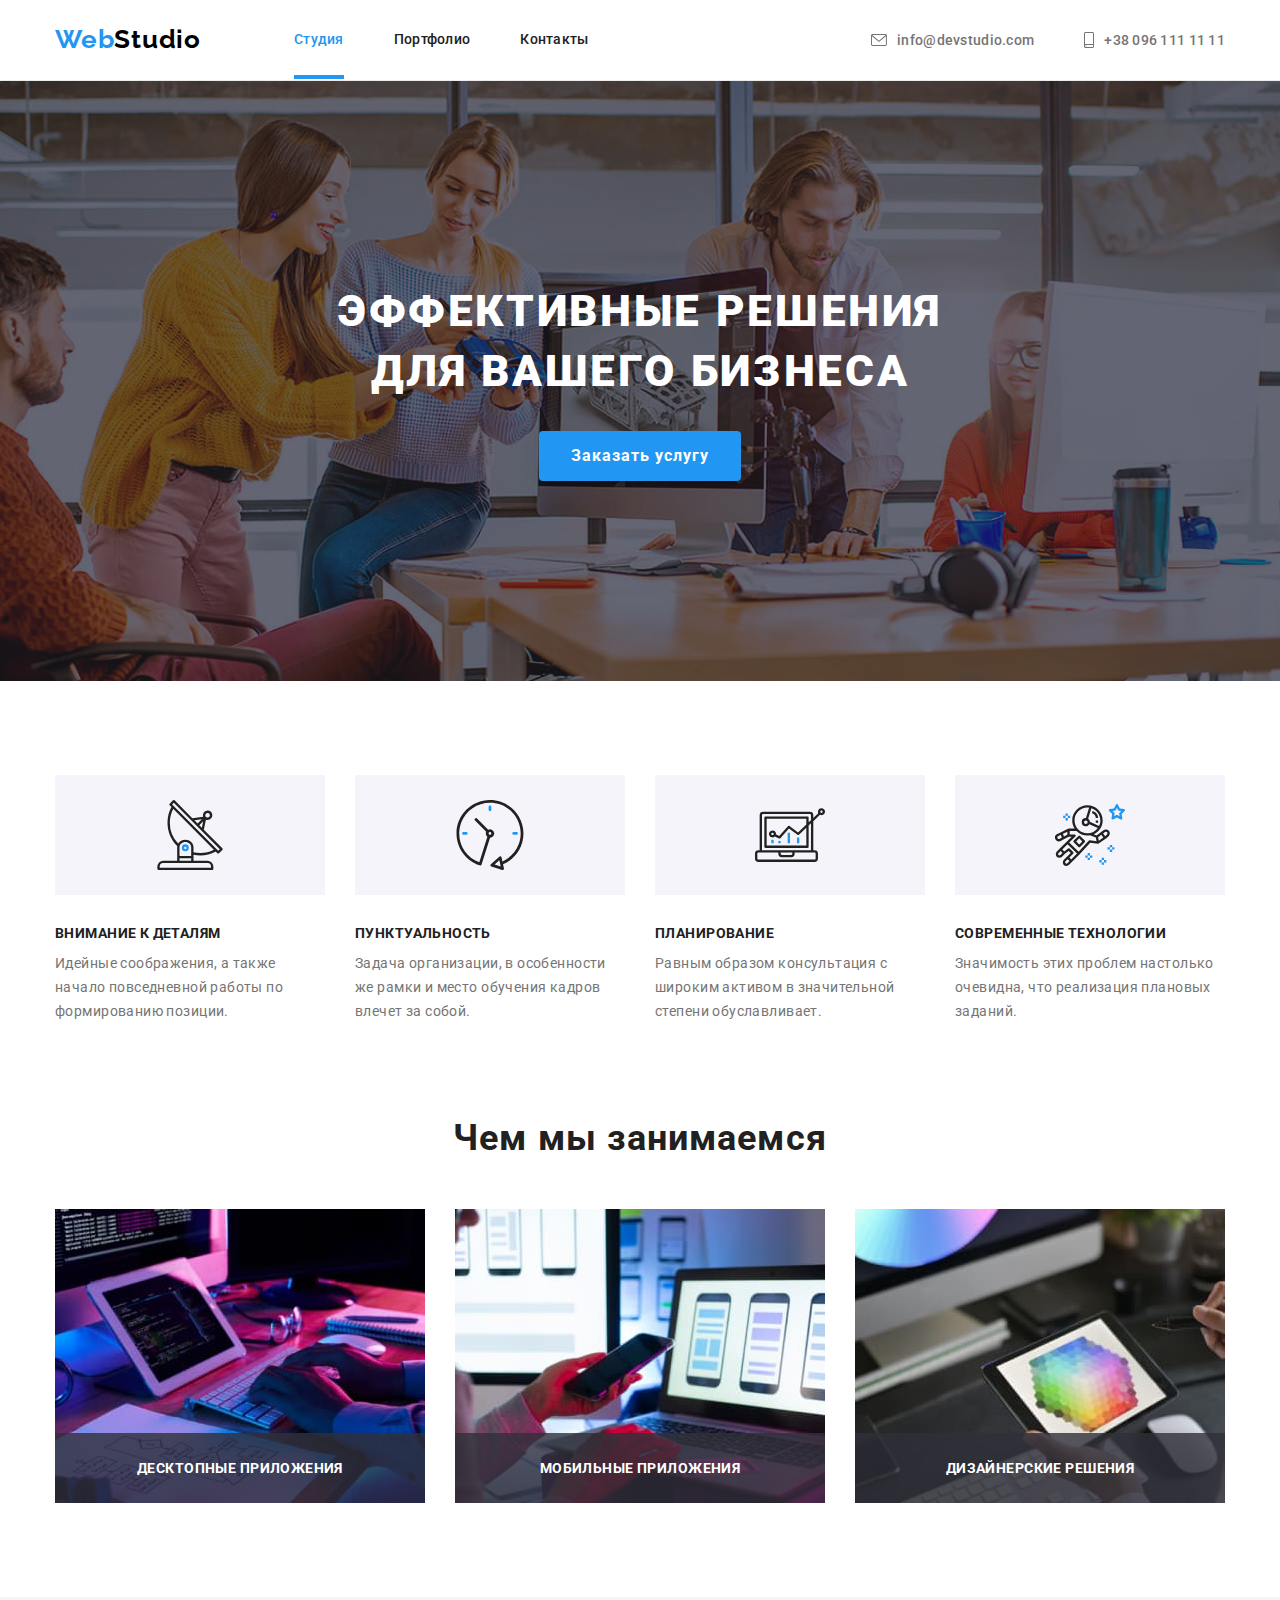
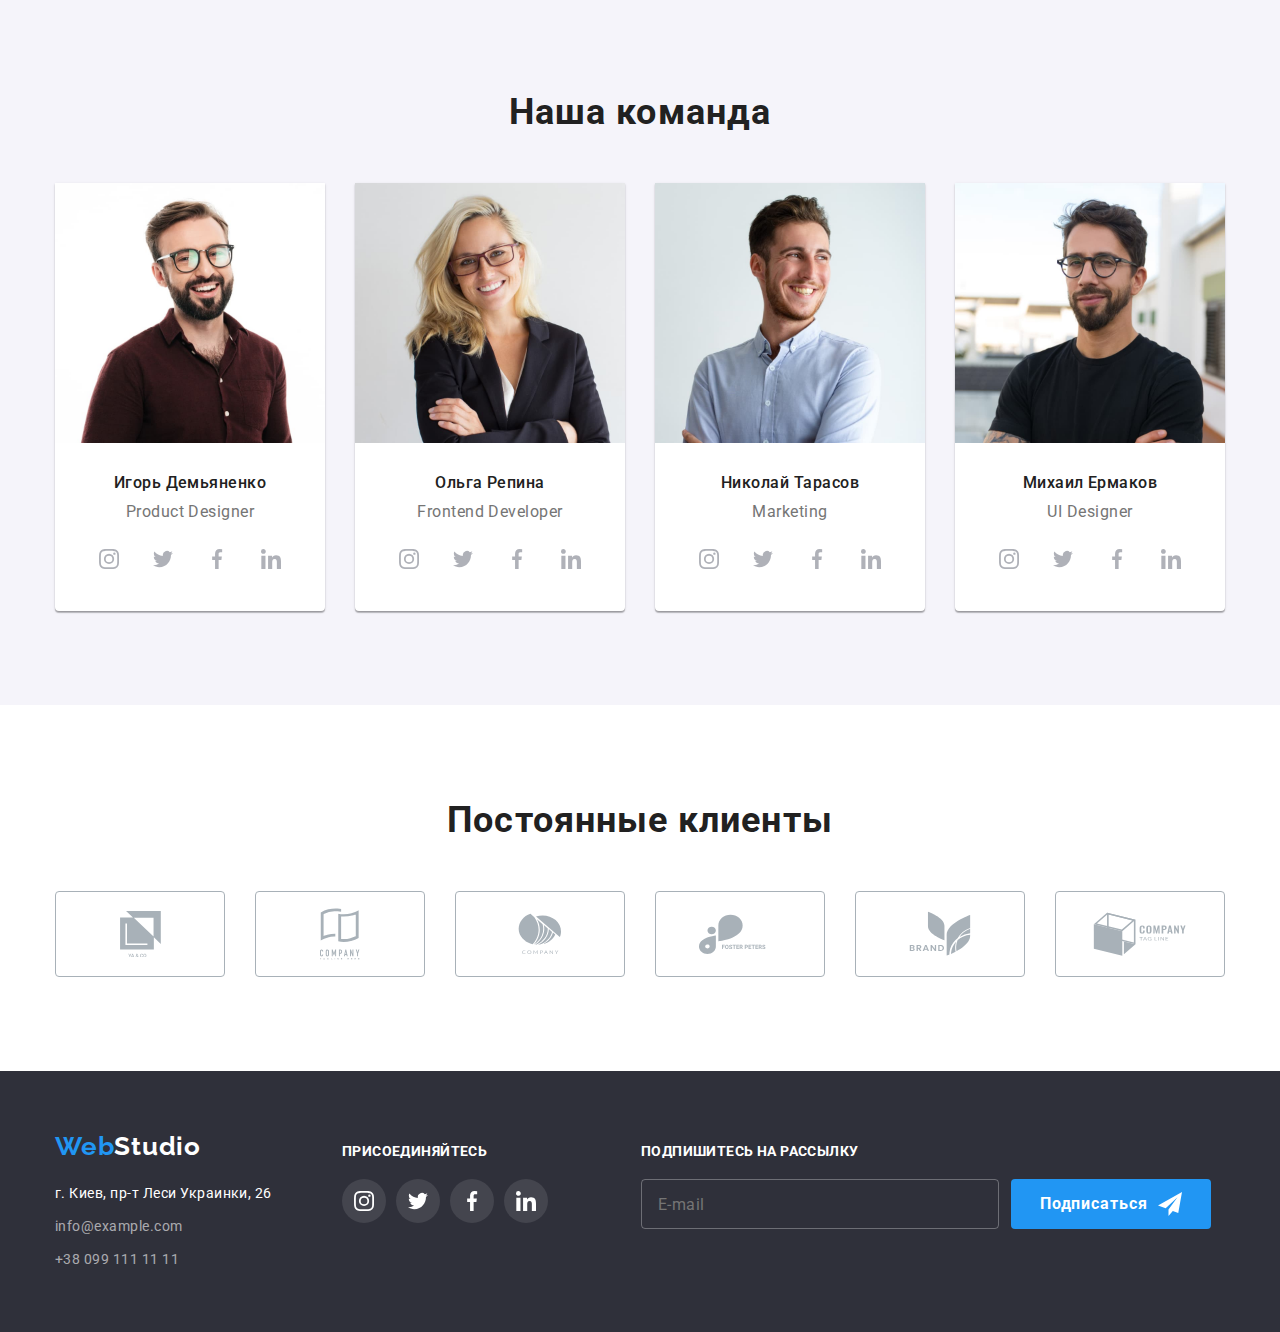
==== commit b5fcff45: "Update some scss" ====
--- a/index.html
+++ b/index.html
@@ -48,7 +48,7 @@
     </section>
 
     <!-- Особенности -->
-    <section class="section no-padding">
+    <section class="section section__no-padding">
       <div class="container">
         <h2 class="hidden">Особенности <sup>*</sup> </h2> <!-- Этот заголовок скроем при оформлении -->
 
@@ -115,29 +115,29 @@
     <!-- Чем мы занимаемся -->
     <section class="section">
       <div class="container">
-        <h2 class="section-title">Чем мы занимаемся</h2>
+        <h2 class="section__title">Чем мы занимаемся</h2>
 
         <ul class="about">
-          <li class="item">
+          <li class="about__item">
             <img src="./images/img1.jpg" alt="Our business - image 1" width="370" class="img-no-gap">
-            <p class="item-description">Десктопные приложения</p>
-          </li>
-          <li class="item">
+            <p class="about__item-description">Десктопные приложения</p>
+          </li>
+          <li class="about__item">
             <img src="./images/img2.jpg" alt="Our business - image 2" width="370" class="img-no-gap">
-            <p class="item-description">Мобильные приложения</p>
-          </li>
-          <li class="item">
+            <p class="about__item-description">Мобильные приложения</p>
+          </li>
+          <li class="about__item">
             <img src="./images/img3.jpg" alt="Our business - image 3" width="370" class="img-no-gap">
-            <p class="item-description">Дизайнерские решения</p>
+            <p class="about__item-description">Дизайнерские решения</p>
           </li>
         </ul>
       </div>
     </section>
 
     <!-- Наша команда -->
-    <section class="section special">
+    <section class="section section__special">
       <div class="container">
-        <h2 class="section-title">Наша команда</h2>
+        <h2 class="section__title">Наша команда</h2>
 
         <ul class="employee">
           <li class="item">
@@ -275,47 +275,47 @@
     <!-- Постоянные клиенты -->
     <section class="section">
       <div class="container">
-        <h2 class="section-title">Постоянные клиенты</h2>
+        <h2 class="section__title">Постоянные клиенты</h2>
 
         <ul class="clients">
-          <li class="item">
-            <a href="" class="client-link">
-              <svg class="client-icon" width="41" height="46.7">
+          <li class="clients__item">
+            <a href="" class="clients__link">
+              <svg class="clients__icon" width="41" height="46.7">
                 <use href="./images/icons.svg#icon-company-1"></use>
               </svg>
             </a>
           </li>
-          <li class="item">
-            <a href="" class="client-link">
-              <svg class="client-icon" width="40" height="52">
+          <li class="clients__item">
+            <a href="" class="clients__link">
+              <svg class="clients__icon" width="40" height="52">
                 <use href="./images/icons.svg#icon-company-2"></use>
               </svg>
             </a>
           </li>
-          <li class="item">
-            <a href="" class="client-link">
-              <svg class="client-icon" width="43.5" height="41.2">
+          <li class="clients__item">
+            <a href="" class="clients__link">
+              <svg class="clients__icon" width="43.5" height="41.2">
                 <use href="./images/icons.svg#icon-company-3"></use>
               </svg>
             </a>
           </li>
-          <li class="item">
-            <a href="" class="client-link">
-              <svg class="client-icon" width="84.4" height="40.6">
+          <li class="clients__item">
+            <a href="" class="clients__link">
+              <svg class="clients__icon" width="84.4" height="40.6">
                 <use href="./images/icons.svg#icon-company-4"></use>
               </svg>
             </a>
           </li>
-          <li class="item">
-            <a href="" class="client-link">
-              <svg class="client-icon" width="62.5" height="45.4">
+          <li class="clients__item">
+            <a href="" class="clients__link">
+              <svg class="clients__icon" width="62.5" height="45.4">
                 <use href="./images/icons.svg#icon-company-5"></use>
               </svg>
             </a>
           </li>
-          <li class="item">
-            <a href="" class="client-link">
-              <svg class="client-icon" width="93.8" height="44">
+          <li class="clients__item">
+            <a href="" class="clients__link">
+              <svg class="clients__icon" width="93.8" height="44">
                 <use href="./images/icons.svg#icon-company-6"></use>
               </svg>
             </a>
--- a/css/main.min.css
+++ b/css/main.min.css
@@ -1,2 +1,2 @@
-:root{--main-text-color: #757575;--title-text-color: #212121;--accent-color: #2196f3;--primary-bg-color: #ffffff;--top-section-bg-color: #2f303a;--team-section-bg-color: #f5f4fa;--footer-bg-color: #2f303a;--footer-text-color: rgba(255, 255, 255, 0.6);--logo-right-color: #000000;--logo-bottom-right-color: #ffffff;--primary-button-text-color: #ffffff;--primary-button-bg-color: #2196f3;--button-text-color: #212121;--button-bg-color: #f5f4fa;--hero-bg-color: #c4c4c4;--footer-bg-color: #2f303a;--header-line-color: #ececec;--project-item-border-color: #eeeeee;--icon-main-color: #a8b1b8;--header-item-right-margin: 50px;--header-top-margin: 24px;--header-bottom-margin: 25px;--logo-right-margin: 93px;--footer-top-bottom-padding: 60px;--footer-bottom-margin: 20px;--footer-item-margin: 9px;--container-width: 1200px;--container-gutter: 30px;--container-items: 1}p,h1,h2,h3{margin:0}button{cursor:pointer}ul{margin:0;padding:0;list-style:none}.img-no-gap{display:block}.hidden{display:none}.section{padding-top:94px;padding-bottom:94px}.section.no-padding{padding-bottom:0}.section-title{color:var(--title-text-color);font-size:36px;line-height:1.17;text-align:center;margin-bottom:50px}.visually-hidden{position:absolute;white-space:nowrap;width:1px;height:1px;overflow:hidden;border:0;padding:0;clip:rect(0 0 0 0);clip-path:inset(50%);margin:-1px}.page{background-color:var(--primary-bg-color);color:var(--main-text-color);font-family:Roboto, sans-serif;letter-spacing:0.03em}.container{margin-left:auto;margin-right:auto;width:var(--container-width);padding:0 calc(var(--container-gutter) / 2)}.logo{color:var(--accent-color);font-family:Raleway, sans-serif;font-weight:700;font-size:26px;line-height:1.19231;letter-spacing:.03em;text-decoration:none}.logo__r-margin{margin-right:var(--logo-right-margin)}.logo__right{color:var(--logo-right-color)}.logo__bottom{color:var(--logo-bottom-right-color)}.page-header{background-color:var(--primary-bg-color);border-bottom:1px solid var(--header-line-color);padding-top:var(--header-top-margin);padding-bottom:var(--header-bottom-margin)}.header-set{display:flex;justify-content:space-between;align-items:center}.header-subset{display:flex;align-items:center}.site-nav{display:flex}.site-nav__link{color:var(--title-text-color);font-weight:500;font-size:14px;line-height:1.14286;letter-spacing:.02em;text-decoration:none;transition:color 250ms cubic-bezier(0.4, 0, 0.2, 1)}.site-nav__link_current{position:relative;color:var(--accent-color)}.site-nav__link_current::after{content:'';position:absolute;left:0;bottom:-32px;width:100%;height:4px;background-color:var(--accent-color)}.site-nav__link:hover,.site-nav__link:focus{color:var(--accent-color)}.site-nav__item:not(:last-child){margin-right:var(--header-item-right-margin)}.site-contacts{display:flex}.site-contacts__item{align-items:center}.site-contacts__item:not(:last-child){margin-right:var(--header-item-right-margin)}.site-contacts__email-icon{width:16px;height:12px;margin-right:10px;fill:currentcolor}.site-contacts__phone-icon{width:10px;height:16px;margin-right:10px;fill:currentcolor}.site-contacts__link{color:var(--main-text-color);font-weight:500;font-size:14px;line-height:1.14;letter-spacing:0.02em;text-decoration:none;display:flex;align-items:center;justify-content:center;transition:color 250ms cubic-bezier(0.4, 0, 0.2, 1)}.site-contacts__link:hover,.site-contacts__link:focus{color:var(--accent-color)}.footer{background-color:var(--footer-bg-color);margin-left:auto;margin-right:auto;padding-top:var(--footer-top-bottom-padding);padding-bottom:var(--footer-top-bottom-padding)}.main-footer{display:flex}.footer-center{padding-top:48px;padding-left:70px}.footer .top-margin{margin-top:var(--footer-bottom-margin)}.footer .text{display:flex;flex-direction:column;font-style:normal;font-size:14px;line-height:1.71}.footer .address{color:var(--primary-bg-color)}.footer .contacts{color:var(--footer-text-color);text-decoration:none;margin-top:var(--footer-item-margin);transition:color 250ms cubic-bezier(0.4, 0, 0.2, 1)}.footer .contacts:hover,.footer .contacts:focus{color:var(--accent-color)}.join-us{display:flex;gap:10px;position:relative}.join-us::before{content:'Присоединяйтесь';position:absolute;top:calc(-20px - 16px);left:0;color:var(--primary-bg-color);text-transform:uppercase;font-weight:700;font-size:14px;line-height:calc(16 / 14);letter-spacing:0.03em}.join-us .item{width:44px;height:44px}.join-us .link{width:100%;height:100%;border-radius:50%;background-color:rgba(255,255,255,0.1);color:var(--primary-bg-color);display:flex;align-items:center;justify-content:center;transition:background-color 250ms cubic-bezier(0.4, 0, 0.2, 1),color 250ms cubic-bezier(0.4, 0, 0.2, 1)}.join-us .icon{width:20px;height:20px;fill:currentcolor}.join-us .link:hover,.join-us .link:focus{background-color:var(--accent-color);color:var(--primary-bg-color)}.footer-right{margin-left:93px;padding-top:12px}.signup-form{display:flex;flex-direction:row}.signup-label{display:block;color:var(--primary-bg-color);font-weight:700;font-size:14px;line-height:calc(16 / 14);letter-spacing:0.03em;text-transform:uppercase;margin-bottom:20px}.signup-input{display:block;border:1px solid rgba(255,255,255,0.3);border-radius:4px;background-color:transparent;width:358px;height:50px;color:rgba(255,255,255,0.6);font-weight:400;font-size:16px;line-height:calc(20 / 16);letter-spacing:0.03em;padding-left:16px}.signup-btn{margin-top:36px;margin-left:12px}.signup-button{background-color:var(--accent-color);border:none;border-radius:4px;width:200px;height:50px;color:var(--primary-bg-color);font-weight:700;font-size:16px;line-height:calc(30 / 16);letter-spacing:0.06em;display:flex;align-items:center;justify-content:center}.signup-icon{width:24px;height:24px;margin-left:10px;fill:currentcolor}.hero{background-color:var(--hero-bg-color);max-width:1600px;height:600px;margin:0 auto;text-align:center;padding:200px 0;background-image:linear-gradient(to right, rgba(47,48,58,0.4), rgba(47,48,58,0.4)),url("../images/hero.jpg");background-repeat:no-repeat;background-position:center;background-size:cover}.hero__title{color:var(--primary-bg-color);font-weight:900;font-size:44px;line-height:1.36364;letter-spacing:.06em;text-transform:uppercase;max-width:696px;margin-left:auto;margin-right:auto;margin-bottom:30px}.hero__button{display:inline-block;border-radius:4px;padding:10px 32px;min-width:200px;color:var(--button-text-color);background-color:var(--button-bg-color);border-style:none;font-family:inherit;font-weight:500;font-size:16px;line-height:1.62;letter-spacing:0.03em}.hero__button_primary{color:var(--primary-button-text-color);background-color:var(--primary-button-bg-color);box-shadow:0px 4px 4px rgba(0,0,0,0.15);font-weight:700;line-height:calc(30 / 16);letter-spacing:0.06em;transition:background-color 250ms cubic-bezier(0.4, 0, 0.2, 1)}.hero__button_primary:hover,.hero__button_primary:focus{background-color:#188ce8}.features{display:flex;--container-items: 4}.features__item{flex-basis:calc(var(--container-width) / var(--container-items) - var(--container-gutter));margin-right:var(--container-gutter)}.features__item:last-child{margin-right:0}.features__logo{width:270px;height:120px;background-color:var(--team-section-bg-color);margin-bottom:30px;padding:25px 100px}.features__icon{width:70px;height:70px}.features__title{color:var(--title-text-color);font-weight:700;font-size:14px;line-height:1.14286;letter-spacing:.03em;text-transform:uppercase}.features__text{font-weight:400;font-size:14px;line-height:1.71429;letter-spacing:.03em;margin-top:10px}.about{display:flex;--container-items: 3}.about .item{flex-basis:calc(var(--container-width) / var(--container-items) - var(--container-gutter));margin-right:var(--container-gutter);position:relative}.about .item:last-child{margin-right:0}.about .item-description{position:absolute;bottom:0;left:0;width:100%;padding-top:27px;padding-bottom:27px;color:var(--primary-bg-color);background-color:rgba(47,48,58,0.8);font-weight:700;font-size:14px;line-height:calc(16 / 14);text-align:center;letter-spacing:0.03em;text-transform:uppercase}.section.special{background-color:var(--team-section-bg-color);margin-left:auto;margin-right:auto}.employee{display:flex;--container-items: 4;gap:30px}.employee>.item{flex-basis:calc(var(--container-width) / var(--container-items) - var(--container-gutter));background-color:var(--primary-bg-color);border-radius:0px 0px 4px 4px;box-shadow:0px 1px 3px rgba(0,0,0,0.12),0px 1px 1px rgba(0,0,0,0.14),0px 2px 1px rgba(0,0,0,0.2)}.employee .card{padding-top:30px;padding-bottom:30px;text-align:center}.employee .title{color:var(--title-text-color);font-weight:500;font-size:16px;line-height:1.19;text-align:center;margin-bottom:10px}.employee .position{font-size:16px;line-height:1.19;text-align:center;margin-bottom:16px}.social-links{display:flex;--container-items: 4;gap:10px;margin-left:32px;margin-right:32px}.social-links .item{width:44px;height:44px}.social-links .link{width:100%;height:100%;border-radius:50%;background-color:var(--primary-bg-color);display:flex;align-items:center;justify-content:center;color:#afb1b8;transition:background-color 250ms cubic-bezier(0.4, 0, 0.2, 1),color 250ms cubic-bezier(0.4, 0, 0.2, 1)}.social-links .icon{width:20px;height:20px;fill:currentcolor}.social-links .link:hover,.social-links .link:focus{background-color:var(--accent-color);color:var(--primary-bg-color)}.clients{display:flex;--container-items: 6;gap:30px}.clients .item{flex-basis:calc(var(--container-width) / var(--container-items) - var(--container-gutter))}.client-link{width:100%;height:100%;border-radius:4px;border:1px solid var(--icon-main-color);background-color:var(--primary-bg-color);color:var(--icon-main-color);display:flex;padding:16px 32px;align-items:center;justify-content:center;transition:color 250ms cubic-bezier(0.4, 0, 0.2, 1),border 250ms cubic-bezier(0.4, 0, 0.2, 1)}.client-icon{fill:currentcolor}.client-link:hover,.client-link:focus{color:var(--accent-color);border:1px solid var(--accent-color)}.projects{display:flex;flex-wrap:wrap;gap:30px;--container-items: 3}.projects__card{padding:20px 24px}.projects__title{color:var(--title-text-color);font-weight:700;font-size:18px;line-height:2;letter-spacing:.06em;margin-bottom:4px}.projects__category{font-weight:400;font-size:16px;line-height:1.875;letter-spacing:.03em}.projects__item{flex-basis:calc(var(--container-width) / var(--container-items) - var(--container-gutter));transition:box-shadow 250ms cubic-bezier(0.4, 0, 0.2, 1)}.projects__item:hover{box-shadow:0px 1px 1px rgba(0,0,0,0.12),0px 4px 4px rgba(0,0,0,0.06),1px 4px 6px rgba(0,0,0,0.16)}.projects__item:hover .projects__item-text{transform:translateY(0%)}.projects__item_top{position:relative;overflow:hidden}.projects__item_bottom{border:1px solid var(--project-item-border-color);border-top:1px solid transparent}.projects__item-text{position:absolute;width:100%;height:100%;top:0;left:0;color:var(--primary-bg-color);background-color:rgba(33,150,243,0.9);padding:63px 24px;font-weight:400;font-size:18px;line-height:1.55556;letter-spacing:.03em;transform:translateY(101%);transition:transform 250ms cubic-bezier(0.4, 0, 0.2, 1)}.portfolio{display:flex;justify-content:center;margin-bottom:50px}.portfolio__item:not(:last-child){margin-right:8px}.portfolio__filter-button{display:inline-block;border-radius:4px;padding:6px 22px;color:var(--button-text-color);background-color:var(--button-bg-color);border-style:none;font-family:inherit;font-weight:500;font-size:16px;line-height:1.625;letter-spacing:.03em;transition:color 250ms cubic-bezier(0.4, 0, 0.2, 1),background-color 250ms cubic-bezier(0.4, 0, 0.2, 1),box-shadow 250ms cubic-bezier(0.4, 0, 0.2, 1)}.portfolio__filter-button_primary{color:var(--primary-button-text-color);background-color:var(--primary-button-bg-color)}.portfolio__filter-button:hover,.portfolio__filter-button:focus{color:var(--primary-button-text-color);background-color:var(--primary-button-bg-color);box-shadow:0px 3px 1px rgba(0,0,0,0.1),0px 1px 2px rgba(0,0,0,0.08),0px 2px 2px rgba(0,0,0,0.12)}.backdrop{position:fixed;width:100vw;height:100vh;top:0;left:0;background-color:rgba(0,0,0,0.2);opacity:1;transition:all 1250ms cubic-bezier(0.4, 0, 0.2, 1)}.modal{position:absolute;top:50%;left:50%;transform:translate(-50%, -50%) scale(1);min-width:528px;min-height:581px;background-color:var(--primary-bg-color);border-radius:4px;box-shadow:0px 1px 3px rgba(0,0,0,0.12),0px 1px 1px rgba(0,0,0,0.14),0px 2px 1px rgba(0,0,0,0.2);padding:40px;transition:transform 1250ms cubic-bezier(0.4, 0, 0.2, 1)}.backdrop.is-hidden{visibility:hidden;opacity:0;pointer-events:none}.backdrop.is-hidden .modal{transform:translate(-50%, -50%) scale(0)}.backdrop .button{padding:0px}.close-btn{position:absolute;top:8px;right:8px;border-radius:50%;background-color:var(--primary-bg-color);border:1px solid rgba(0,0,0,0.1);padding:0px;width:30px;height:30px;display:flex;align-items:center;justify-content:center}.close-btn:hover .close-btn-icon,.close-btn:focus .close-btn-icon{fill:var(--accent-color)}.close-btn-icon{fill:black;width:18px;height:18px;transition:fill 250ms cubic-bezier(0.4, 0, 0.2, 1)}.form-title{color:var(--title-text-color);font-weight:700;font-size:20px;line-height:calc(23 / 20);letter-spacing:0.03em;margin-bottom:12px;text-align:center}.form-field{margin-bottom:10px;position:relative;display:flex;flex-direction:column}.form-field:focus-within .form-icon{fill:var(--accent-color)}.form-input:focus{outline:none;border-color:var(--accent-color)}.form-label{color:var(--main-text-color);margin-bottom:4px;font-weight:400;font-size:12px;line-height:calc(14 / 12);letter-spacing:0.01em}.form-icon{height:18px;width:18px;fill:var(--title-text-color);display:inline-block;position:absolute;top:50%;left:12px;transition:all 250ms cubic-bezier(0.4, 0, 0.2, 1)}.form-input{color:rgba(117,117,117,0.5);height:40px;width:100%;padding:12px 12px 12px 42px;color:var(--main-text-color);font-weight:400;font-size:14px;line-height:calc(16 / 14);letter-spacing:0.03em;border-width:1px;border-style:solid;border-color:rgba(33,33,33,0.2);border-radius:4px;transition:border-color 250ms cubic-bezier(0.4, 0, 0.2, 1)}.comment-input{margin-top:4px;height:138px;width:100%;padding:12px 16px;color:var(--main-text-color);font-weight:400;font-size:14px;line-height:calc(16 / 14);letter-spacing:0.03em;border:1px solid rgba(33,33,33,0.2);border-radius:4px;resize:none;transition:border 250ms cubic-bezier(0.4, 0, 0.2, 1)}.comment-input:focus{outline:none;border:1px solid var(--accent-color)}.comment-input::placeholder{color:rgba(117,117,117,0.5);font-weight:400;font-size:14px;line-height:calc(16 / 14);letter-spacing:0.01em}.form-agreement{margin-top:20px;margin-bottom:30px}.check-text{color:var(--main-text-color);font-weight:400;font-size:14px;line-height:calc(24 / 14);letter-spacing:0.03em;display:flex;align-items:center;justify-content:center}.check-text span{width:16px;height:15px;border:2px solid var(--title-text-color);border-radius:1px;margin-right:8px;display:flex;align-items:center;justify-content:center}.input-icon-check{fill:var(--primary-bg-color)}.input-check:checked+.check-text span{background-color:var(--accent-color);border:none}.form-link{color:var(--accent-color)}.form-button{display:block;color:var(--primary-bg-color);background-color:var(--accent-color);box-shadow:0px 4px 4px rgba(0,0,0,0.15);border:none;border-radius:4px;width:200px;height:50px;margin-left:auto;margin-right:auto;font-weight:700;font-size:16px;line-height:calc(30 / 16);letter-spacing:0.06em;transition:background-color 250ms cubic-bezier(0.4, 0, 0.2, 1)}.form-button:hover,.form-button:focus{background-color:#188ce8}
+:root{--main-text-color: #757575;--title-text-color: #212121;--accent-color: #2196f3;--primary-bg-color: #ffffff;--top-section-bg-color: #2f303a;--team-section-bg-color: #f5f4fa;--footer-bg-color: #2f303a;--footer-text-color: rgba(255, 255, 255, 0.6);--logo-right-color: #000000;--logo-bottom-right-color: #ffffff;--primary-button-text-color: #ffffff;--primary-button-bg-color: #2196f3;--button-text-color: #212121;--button-bg-color: #f5f4fa;--hero-bg-color: #c4c4c4;--footer-bg-color: #2f303a;--header-line-color: #ececec;--project-item-border-color: #eeeeee;--icon-main-color: #a8b1b8;--header-item-right-margin: 50px;--header-top-margin: 24px;--header-bottom-margin: 25px;--logo-right-margin: 93px;--footer-top-bottom-padding: 60px;--footer-bottom-margin: 20px;--footer-item-margin: 9px;--container-width: 1200px;--container-gutter: 30px;--container-items: 1}p,h1,h2,h3{margin:0}button{cursor:pointer}ul{margin:0;padding:0;list-style:none}.img-no-gap{display:block}.hidden{display:none}.section{padding-top:94px;padding-bottom:94px}.section__title{color:var(--title-text-color);font-weight:700;font-size:36px;line-height:1.16667;letter-spacing:.03em;text-align:center;margin-bottom:50px}.section__no-padding{padding-bottom:0}.section__special{background-color:var(--team-section-bg-color);margin-left:auto;margin-right:auto}.visually-hidden{position:absolute;white-space:nowrap;width:1px;height:1px;overflow:hidden;border:0;padding:0;clip:rect(0 0 0 0);clip-path:inset(50%);margin:-1px}.page{background-color:var(--primary-bg-color);color:var(--main-text-color);font-family:Roboto, sans-serif;letter-spacing:0.03em}.container{margin-left:auto;margin-right:auto;width:var(--container-width);padding:0 calc(var(--container-gutter) / 2)}.logo{color:var(--accent-color);font-family:Raleway, sans-serif;font-weight:700;font-size:26px;line-height:1.19231;letter-spacing:.03em;text-decoration:none}.logo__r-margin{margin-right:var(--logo-right-margin)}.logo__right{color:var(--logo-right-color)}.logo__bottom{color:var(--logo-bottom-right-color)}.page-header{background-color:var(--primary-bg-color);border-bottom:1px solid var(--header-line-color);padding-top:var(--header-top-margin);padding-bottom:var(--header-bottom-margin)}.header-set{display:flex;justify-content:space-between;align-items:center}.header-subset{display:flex;align-items:center}.site-nav{display:flex}.site-nav__link{color:var(--title-text-color);font-weight:500;font-size:14px;line-height:1.14286;letter-spacing:.02em;text-decoration:none;transition:color 250ms cubic-bezier(0.4, 0, 0.2, 1)}.site-nav__link_current{position:relative;color:var(--accent-color)}.site-nav__link_current::after{content:'';position:absolute;left:0;bottom:-32px;width:100%;height:4px;background-color:var(--accent-color)}.site-nav__link:hover,.site-nav__link:focus{color:var(--accent-color)}.site-nav__item:not(:last-child){margin-right:var(--header-item-right-margin)}.site-contacts{display:flex}.site-contacts__item{align-items:center}.site-contacts__item:not(:last-child){margin-right:var(--header-item-right-margin)}.site-contacts__email-icon{width:16px;height:12px;margin-right:10px;fill:currentcolor}.site-contacts__phone-icon{width:10px;height:16px;margin-right:10px;fill:currentcolor}.site-contacts__link{color:var(--main-text-color);font-weight:500;font-size:14px;line-height:1.14286;letter-spacing:.02em;text-decoration:none;display:flex;align-items:center;justify-content:center;transition:color 250ms cubic-bezier(0.4, 0, 0.2, 1)}.site-contacts__link:hover,.site-contacts__link:focus{color:var(--accent-color)}.footer{background-color:var(--footer-bg-color);margin-left:auto;margin-right:auto;padding-top:var(--footer-top-bottom-padding);padding-bottom:var(--footer-top-bottom-padding)}.main-footer{display:flex}.footer-center{padding-top:48px;padding-left:70px}.footer .top-margin{margin-top:var(--footer-bottom-margin)}.footer .text{display:flex;flex-direction:column;font-style:normal;font-size:14px;line-height:1.71}.footer .address{color:var(--primary-bg-color)}.footer .contacts{color:var(--footer-text-color);text-decoration:none;margin-top:var(--footer-item-margin);transition:color 250ms cubic-bezier(0.4, 0, 0.2, 1)}.footer .contacts:hover,.footer .contacts:focus{color:var(--accent-color)}.join-us{display:flex;gap:10px;position:relative}.join-us::before{content:'Присоединяйтесь';position:absolute;top:calc(-20px - 16px);left:0;color:var(--primary-bg-color);text-transform:uppercase;font-weight:700;font-size:14px;line-height:calc(16 / 14);letter-spacing:0.03em}.join-us .item{width:44px;height:44px}.join-us .link{width:100%;height:100%;border-radius:50%;background-color:rgba(255,255,255,0.1);color:var(--primary-bg-color);display:flex;align-items:center;justify-content:center;transition:background-color 250ms cubic-bezier(0.4, 0, 0.2, 1),color 250ms cubic-bezier(0.4, 0, 0.2, 1)}.join-us .icon{width:20px;height:20px;fill:currentcolor}.join-us .link:hover,.join-us .link:focus{background-color:var(--accent-color);color:var(--primary-bg-color)}.footer-right{margin-left:93px;padding-top:12px}.signup-form{display:flex;flex-direction:row}.signup-label{display:block;color:var(--primary-bg-color);font-weight:700;font-size:14px;line-height:calc(16 / 14);letter-spacing:0.03em;text-transform:uppercase;margin-bottom:20px}.signup-input{display:block;border:1px solid rgba(255,255,255,0.3);border-radius:4px;background-color:transparent;width:358px;height:50px;color:rgba(255,255,255,0.6);font-weight:400;font-size:16px;line-height:calc(20 / 16);letter-spacing:0.03em;padding-left:16px}.signup-btn{margin-top:36px;margin-left:12px}.signup-button{background-color:var(--accent-color);border:none;border-radius:4px;width:200px;height:50px;color:var(--primary-bg-color);font-weight:700;font-size:16px;line-height:calc(30 / 16);letter-spacing:0.06em;display:flex;align-items:center;justify-content:center}.signup-icon{width:24px;height:24px;margin-left:10px;fill:currentcolor}.hero{background-color:var(--hero-bg-color);max-width:1600px;height:600px;margin:0 auto;text-align:center;padding:200px 0;background-image:linear-gradient(to right, rgba(47,48,58,0.4), rgba(47,48,58,0.4)),url("../images/hero.jpg");background-repeat:no-repeat;background-position:center;background-size:cover}.hero__title{color:var(--primary-bg-color);font-weight:900;font-size:44px;line-height:1.36364;letter-spacing:.06em;text-transform:uppercase;max-width:696px;margin-left:auto;margin-right:auto;margin-bottom:30px}.hero__button{display:inline-block;border-radius:4px;padding:10px 32px;min-width:200px;color:var(--button-text-color);background-color:var(--button-bg-color);border-style:none;font-family:inherit;font-weight:500;font-size:16px;line-height:1.62;letter-spacing:0.03em}.hero__button_primary{color:var(--primary-button-text-color);background-color:var(--primary-button-bg-color);box-shadow:0px 4px 4px rgba(0,0,0,0.15);font-weight:700;line-height:calc(30 / 16);letter-spacing:0.06em;transition:background-color 250ms cubic-bezier(0.4, 0, 0.2, 1)}.hero__button_primary:hover,.hero__button_primary:focus{background-color:#188ce8}.features{display:flex;--container-items: 4}.features__item{flex-basis:calc(var(--container-width) / var(--container-items) - var(--container-gutter));margin-right:var(--container-gutter)}.features__item:last-child{margin-right:0}.features__logo{width:270px;height:120px;background-color:var(--team-section-bg-color);margin-bottom:30px;padding:25px 100px}.features__icon{width:70px;height:70px}.features__title{color:var(--title-text-color);font-weight:700;font-size:14px;line-height:1.14286;letter-spacing:.03em;text-transform:uppercase}.features__text{font-weight:400;font-size:14px;line-height:1.71429;letter-spacing:.03em;margin-top:10px}.about{display:flex;--container-items: 3}.about__item{flex-basis:calc(var(--container-width) / var(--container-items) - var(--container-gutter));margin-right:var(--container-gutter);position:relative}.about__item:last-child{margin-right:0}.about__item-description{position:absolute;bottom:0;left:0;width:100%;padding-top:27px;padding-bottom:27px;color:var(--primary-bg-color);background-color:rgba(47,48,58,0.8);font-weight:700;font-size:14px;line-height:1.14286;letter-spacing:.03em;text-align:center;text-transform:uppercase}.employee{display:flex;--container-items: 4;gap:30px}.employee>.item{flex-basis:calc(var(--container-width) / var(--container-items) - var(--container-gutter));background-color:var(--primary-bg-color);border-radius:0px 0px 4px 4px;box-shadow:0px 1px 3px rgba(0,0,0,0.12),0px 1px 1px rgba(0,0,0,0.14),0px 2px 1px rgba(0,0,0,0.2)}.employee .card{padding-top:30px;padding-bottom:30px;text-align:center}.employee .title{color:var(--title-text-color);font-weight:500;font-size:16px;line-height:1.19;text-align:center;margin-bottom:10px}.employee .position{font-size:16px;line-height:1.19;text-align:center;margin-bottom:16px}.social-links{display:flex;--container-items: 4;gap:10px;margin-left:32px;margin-right:32px}.social-links .item{width:44px;height:44px}.social-links .link{width:100%;height:100%;border-radius:50%;background-color:var(--primary-bg-color);display:flex;align-items:center;justify-content:center;color:#afb1b8;transition:background-color 250ms cubic-bezier(0.4, 0, 0.2, 1),color 250ms cubic-bezier(0.4, 0, 0.2, 1)}.social-links .icon{width:20px;height:20px;fill:currentcolor}.social-links .link:hover,.social-links .link:focus{background-color:var(--accent-color);color:var(--primary-bg-color)}.clients{display:flex;--container-items: 6;gap:30px}.clients__item{flex-basis:calc(var(--container-width) / var(--container-items) - var(--container-gutter))}.clients__link{width:100%;height:100%;border-radius:4px;border:1px solid var(--icon-main-color);background-color:var(--primary-bg-color);color:var(--icon-main-color);display:flex;padding:16px 32px;align-items:center;justify-content:center;transition:color 250ms cubic-bezier(0.4, 0, 0.2, 1),border 250ms cubic-bezier(0.4, 0, 0.2, 1)}.clients__link:hover,.clients__link:focus{color:var(--accent-color);border:1px solid var(--accent-color)}.clients__icon{fill:currentcolor}.projects{display:flex;flex-wrap:wrap;gap:30px;--container-items: 3}.projects__card{padding:20px 24px}.projects__title{color:var(--title-text-color);font-weight:700;font-size:18px;line-height:2;letter-spacing:.06em;margin-bottom:4px}.projects__category{font-weight:400;font-size:16px;line-height:1.875;letter-spacing:.03em}.projects__item{flex-basis:calc(var(--container-width) / var(--container-items) - var(--container-gutter));transition:box-shadow 250ms cubic-bezier(0.4, 0, 0.2, 1)}.projects__item:hover{box-shadow:0px 1px 1px rgba(0,0,0,0.12),0px 4px 4px rgba(0,0,0,0.06),1px 4px 6px rgba(0,0,0,0.16)}.projects__item:hover .projects__item-text{transform:translateY(0%)}.projects__item_top{position:relative;overflow:hidden}.projects__item_bottom{border:1px solid var(--project-item-border-color);border-top:1px solid transparent}.projects__item-text{position:absolute;width:100%;height:100%;top:0;left:0;color:var(--primary-bg-color);background-color:rgba(33,150,243,0.9);padding:63px 24px;font-weight:400;font-size:18px;line-height:1.55556;letter-spacing:.03em;transform:translateY(101%);transition:transform 250ms cubic-bezier(0.4, 0, 0.2, 1)}.portfolio{display:flex;justify-content:center;margin-bottom:50px}.portfolio__item:not(:last-child){margin-right:8px}.portfolio__filter-button{display:inline-block;border-radius:4px;padding:6px 22px;color:var(--button-text-color);background-color:var(--button-bg-color);border-style:none;font-family:inherit;font-weight:500;font-size:16px;line-height:1.625;letter-spacing:.03em;transition:color 250ms cubic-bezier(0.4, 0, 0.2, 1),background-color 250ms cubic-bezier(0.4, 0, 0.2, 1),box-shadow 250ms cubic-bezier(0.4, 0, 0.2, 1)}.portfolio__filter-button_primary{color:var(--primary-button-text-color);background-color:var(--primary-button-bg-color)}.portfolio__filter-button:hover,.portfolio__filter-button:focus{color:var(--primary-button-text-color);background-color:var(--primary-button-bg-color);box-shadow:0px 3px 1px rgba(0,0,0,0.1),0px 1px 2px rgba(0,0,0,0.08),0px 2px 2px rgba(0,0,0,0.12)}.backdrop{position:fixed;width:100vw;height:100vh;top:0;left:0;background-color:rgba(0,0,0,0.2);opacity:1;transition:all 1250ms cubic-bezier(0.4, 0, 0.2, 1)}.modal{position:absolute;top:50%;left:50%;transform:translate(-50%, -50%) scale(1);min-width:528px;min-height:581px;background-color:var(--primary-bg-color);border-radius:4px;box-shadow:0px 1px 3px rgba(0,0,0,0.12),0px 1px 1px rgba(0,0,0,0.14),0px 2px 1px rgba(0,0,0,0.2);padding:40px;transition:transform 1250ms cubic-bezier(0.4, 0, 0.2, 1)}.backdrop.is-hidden{visibility:hidden;opacity:0;pointer-events:none}.backdrop.is-hidden .modal{transform:translate(-50%, -50%) scale(0)}.backdrop .button{padding:0px}.close-btn{position:absolute;top:8px;right:8px;border-radius:50%;background-color:var(--primary-bg-color);border:1px solid rgba(0,0,0,0.1);padding:0px;width:30px;height:30px;display:flex;align-items:center;justify-content:center}.close-btn:hover .close-btn-icon,.close-btn:focus .close-btn-icon{fill:var(--accent-color)}.close-btn-icon{fill:black;width:18px;height:18px;transition:fill 250ms cubic-bezier(0.4, 0, 0.2, 1)}.form-title{color:var(--title-text-color);font-weight:700;font-size:20px;line-height:calc(23 / 20);letter-spacing:0.03em;margin-bottom:12px;text-align:center}.form-field{margin-bottom:10px;position:relative;display:flex;flex-direction:column}.form-field:focus-within .form-icon{fill:var(--accent-color)}.form-input:focus{outline:none;border-color:var(--accent-color)}.form-label{color:var(--main-text-color);margin-bottom:4px;font-weight:400;font-size:12px;line-height:calc(14 / 12);letter-spacing:0.01em}.form-icon{height:18px;width:18px;fill:var(--title-text-color);display:inline-block;position:absolute;top:50%;left:12px;transition:all 250ms cubic-bezier(0.4, 0, 0.2, 1)}.form-input{color:rgba(117,117,117,0.5);height:40px;width:100%;padding:12px 12px 12px 42px;color:var(--main-text-color);font-weight:400;font-size:14px;line-height:calc(16 / 14);letter-spacing:0.03em;border-width:1px;border-style:solid;border-color:rgba(33,33,33,0.2);border-radius:4px;transition:border-color 250ms cubic-bezier(0.4, 0, 0.2, 1)}.comment-input{margin-top:4px;height:138px;width:100%;padding:12px 16px;color:var(--main-text-color);font-weight:400;font-size:14px;line-height:calc(16 / 14);letter-spacing:0.03em;border:1px solid rgba(33,33,33,0.2);border-radius:4px;resize:none;transition:border 250ms cubic-bezier(0.4, 0, 0.2, 1)}.comment-input:focus{outline:none;border:1px solid var(--accent-color)}.comment-input::placeholder{color:rgba(117,117,117,0.5);font-weight:400;font-size:14px;line-height:calc(16 / 14);letter-spacing:0.01em}.form-agreement{margin-top:20px;margin-bottom:30px}.check-text{color:var(--main-text-color);font-weight:400;font-size:14px;line-height:calc(24 / 14);letter-spacing:0.03em;display:flex;align-items:center;justify-content:center}.check-text span{width:16px;height:15px;border:2px solid var(--title-text-color);border-radius:1px;margin-right:8px;display:flex;align-items:center;justify-content:center}.input-icon-check{fill:var(--primary-bg-color)}.input-check:checked+.check-text span{background-color:var(--accent-color);border:none}.form-link{color:var(--accent-color)}.form-button{display:block;color:var(--primary-bg-color);background-color:var(--accent-color);box-shadow:0px 4px 4px rgba(0,0,0,0.15);border:none;border-radius:4px;width:200px;height:50px;margin-left:auto;margin-right:auto;font-weight:700;font-size:16px;line-height:calc(30 / 16);letter-spacing:0.06em;transition:background-color 250ms cubic-bezier(0.4, 0, 0.2, 1)}.form-button:hover,.form-button:focus{background-color:#188ce8}
 /*# sourceMappingURL=main.min.css.map */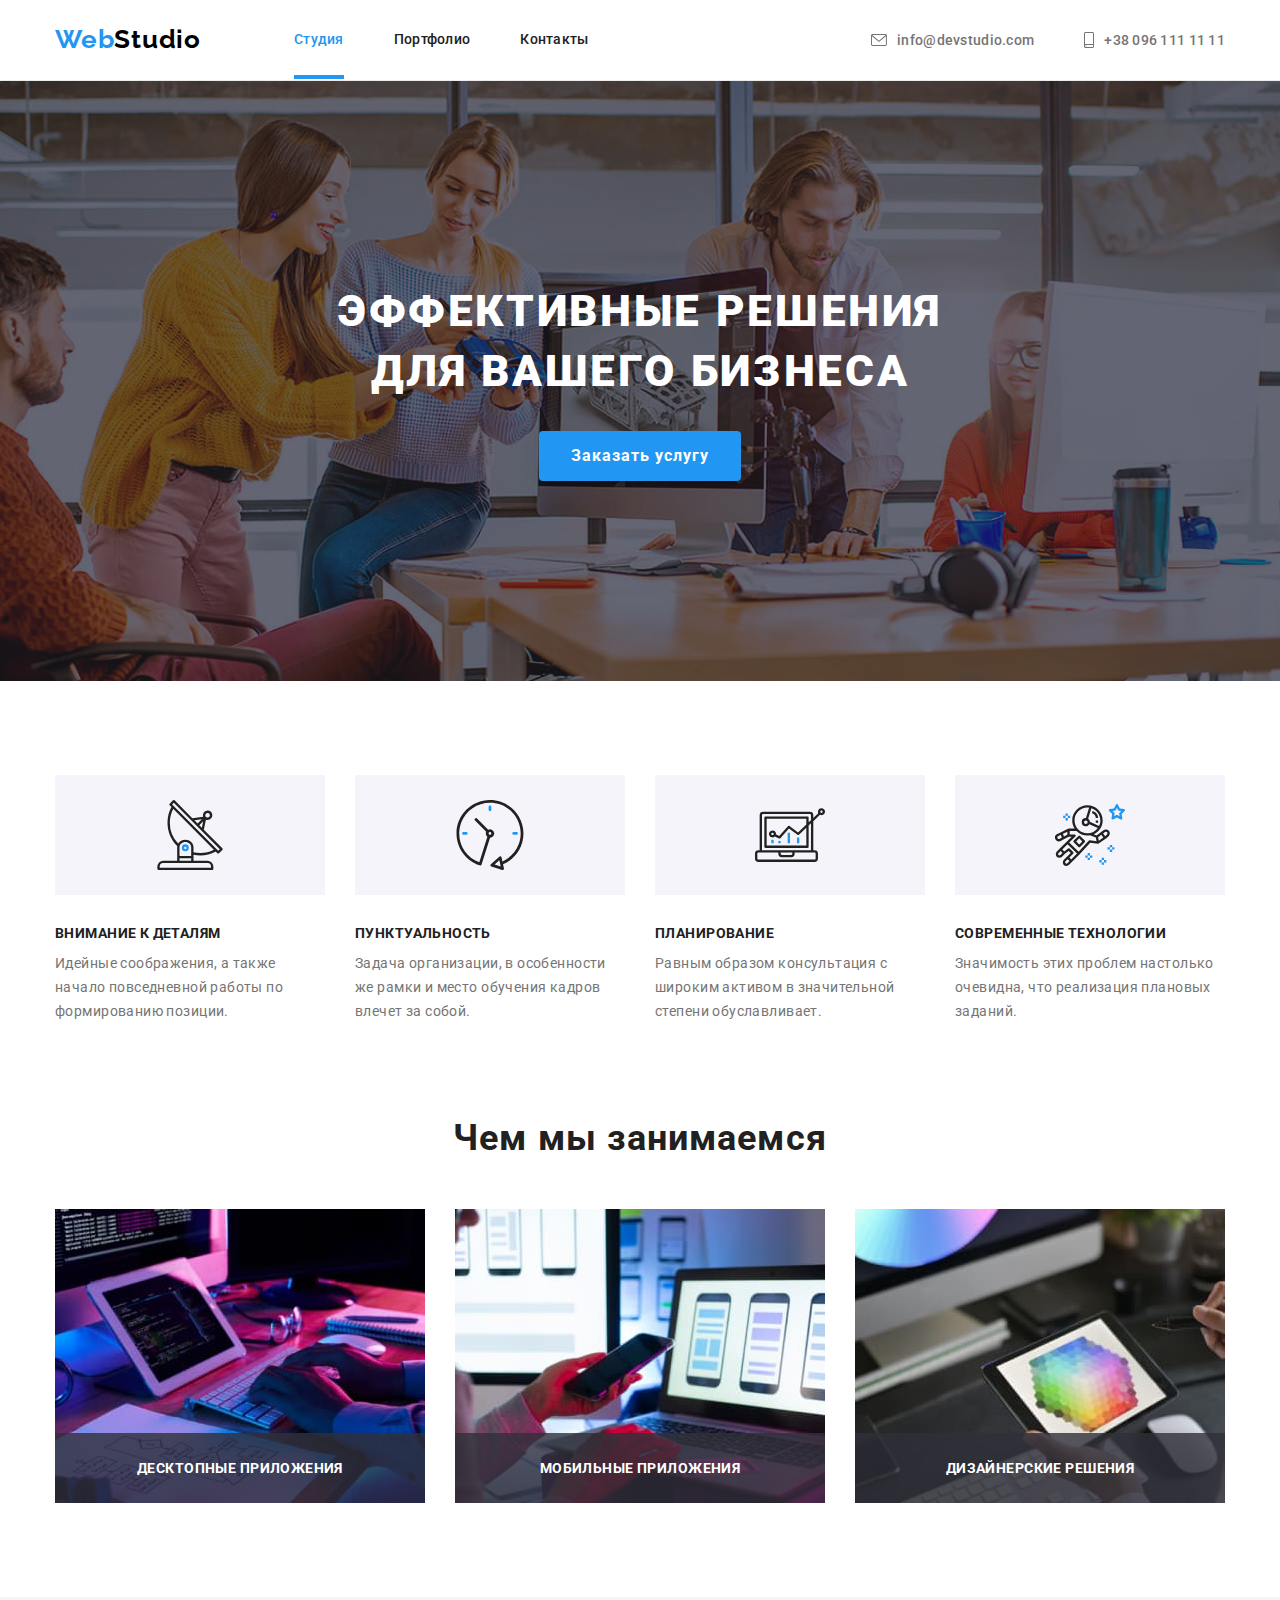
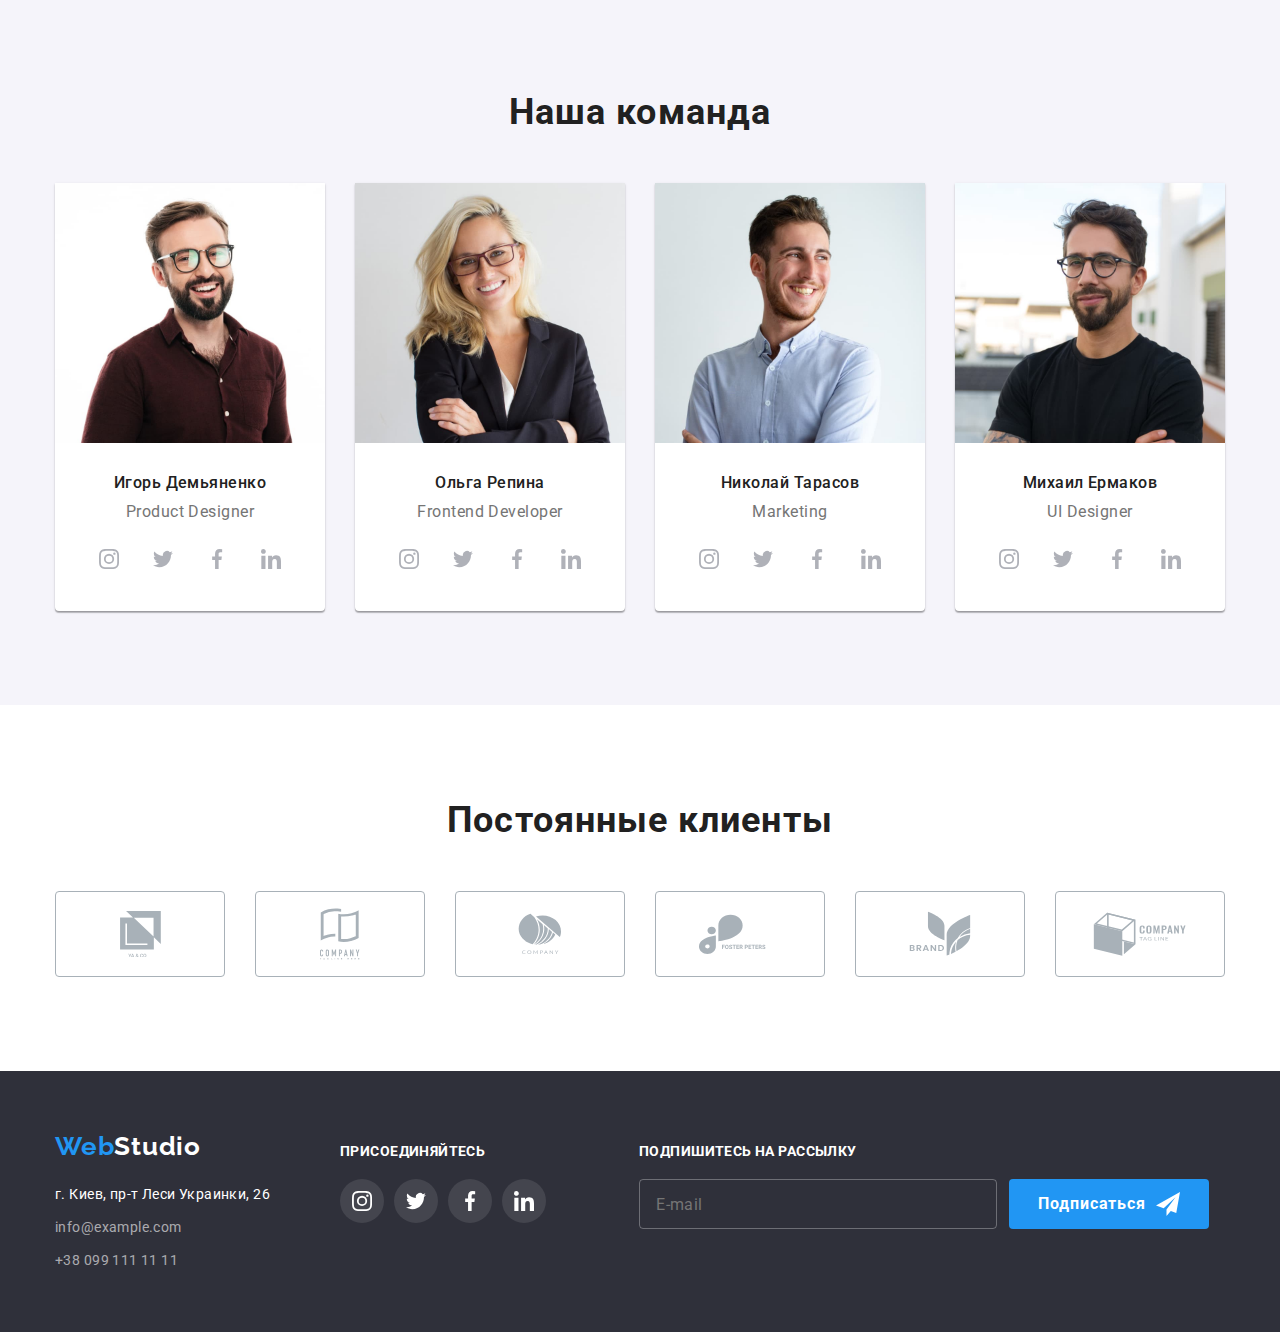
==== commit 7f4fdeae: "Update css to scss format" ====
--- a/index.html
+++ b/index.html
@@ -140,30 +140,30 @@
         <h2 class="section__title">Наша команда</h2>
 
         <ul class="employee">
-          <li class="item">
+          <li class="employee__item">
             <img src="./images/photo1.jpg" alt="Product Designer photo" width="270" class="img-no-gap">
-            <div class="card">  
-              <h3 class="title">Игорь Демьяненко</h3>
-              <p class="position">Product Designer</p>
+            <div class="employee__card">  
+              <h3 class="employee__title">Игорь Демьяненко</h3>
+              <p class="employee__position">Product Designer</p>
               
               <ul class="social-links">
-                <li class="item"><a href="" class="link">
-                  <svg class="icon">
+                <li class="social-links__item"><a href="" class="social-links__link">
+                  <svg class="social-links__icon">
                     <use href="./images/icons.svg#icon-instagram-grey"></use>
                   </svg></a>
                 </li>
-                <li class="item"><a href="" class="link">
-                  <svg class="icon">
+                <li class="social-links__item"><a href="" class="social-links__link">
+                  <svg class="social-links__icon">
                     <use href="./images/icons.svg#icon-twitter-grey"></use>
                   </svg></a>
                 </li>
-                <li class="item"><a href="" class="link">
-                  <svg class="icon">
+                <li class="social-links__item"><a href="" class="social-links__link">
+                  <svg class="social-links__icon">
                     <use href="./images/icons.svg#icon-facebook-grey"></use>
                   </svg></a>
                 </li>
-                <li class="item"><a href="" class="link">
-                  <svg class="icon">
+                <li class="social-links__item"><a href="" class="social-links__link">
+                  <svg class="social-links__icon">
                     <use href="./images/icons.svg#icon-linkedin-grey"></use>
                   </svg></a>
                 </li>
@@ -172,30 +172,30 @@
             </div>
           </li>
 
-          <li class="item">
+          <li class="employee__item">
             <img src="./images/photo2.jpg" alt="Frontend Developer photo" width="270" class="img-no-gap">
-            <div class="card">  
-              <h3 class="title">Ольга Репина</h3>
-              <p class="position">Frontend Developer</p>
+            <div class="employee__card">  
+              <h3 class="employee__title">Ольга Репина</h3>
+              <p class="employee__position">Frontend Developer</p>
 
               <ul class="social-links">
-                <li class="item"><a href="" class="link">
-                  <svg class="icon">
+                <li class="social-links__item"><a href="" class="social-links__link">
+                  <svg class="social-links__icon">
                       <use href="./images/icons.svg#icon-instagram-grey"></use>
                   </svg></a>
                 </li>
-                <li class="item"><a href="" class="link">
-                  <svg class="icon">
+                <li class="social-links__item"><a href="" class="social-links__link">
+                  <svg class="social-links__icon">
                       <use href="./images/icons.svg#icon-twitter-grey"></use>
                   </svg></a>
                 </li>
-                <li class="item"><a href="" class="link">
-                  <svg class="icon">
+                <li class="social-links__item"><a href="" class="social-links__link">
+                  <svg class="social-links__icon">
                       <use href="./images/icons.svg#icon-facebook-grey"></use>
                   </svg></a>
                 </li>
-                <li class="item"><a href="" class="link">
-                  <svg class="icon">
+                <li class="social-links__item"><a href="" class="social-links__link">
+                  <svg class="social-links__icon">
                       <use href="./images/icons.svg#icon-linkedin-grey"></use>
                   </svg></a>
                 </li>
@@ -204,30 +204,30 @@
             </div>
           </li>
 
-          <li class="item">
+          <li class="employee__item">
             <img src="./images/photo3.jpg" alt="Marketing Manager photo" width="270" class="img-no-gap">
-            <div class="card">  
-              <h3 class="title">Николай Тарасов</h3>
-              <p class="position">Marketing</p>
+            <div class="employee__card">  
+              <h3 class="employee__title">Николай Тарасов</h3>
+              <p class="employee__position">Marketing</p>
 
               <ul class="social-links">
-                <li class="item"><a href="" class="link">
-                    <svg class="icon">
+                <li class="social-links__item"><a href="" class="social-links__link">
+                    <svg class="social-links__icon">
                       <use href="./images/icons.svg#icon-instagram-grey"></use>
                     </svg></a>
                 </li>
-                <li class="item"><a href="" class="link">
-                    <svg class="icon">
+                <li class="social-links__item"><a href="" class="social-links__link">
+                    <svg class="social-links__icon">
                       <use href="./images/icons.svg#icon-twitter-grey"></use>
                     </svg></a>
                 </li>
-                <li class="item"><a href="" class="link">
-                    <svg class="icon">
+                <li class="social-links__item"><a href="" class="social-links__link">
+                    <svg class="social-links__icon">
                       <use href="./images/icons.svg#icon-facebook-grey"></use>
                     </svg></a>
                 </li>
-                <li class="item"><a href="" class="link">
-                    <svg class="icon">
+                <li class="social-links__item"><a href="" class="social-links__link">
+                    <svg class="social-links__icon">
                       <use href="./images/icons.svg#icon-linkedin-grey"></use>
                     </svg></a>
                 </li>
@@ -236,30 +236,30 @@
             </div>
           </li>
 
-          <li class="item">
+          <li class="employee__item">
             <img src="./images/photo4.jpg" alt="UI Designer photo" width="270" class="img-no-gap">
-            <div class="card">  
-              <h3 class="title">Михаил Ермаков</h3>
-              <p class="position">UI Designer</p>
+            <div class="employee__card">  
+              <h3 class="employee__title">Михаил Ермаков</h3>
+              <p class="employee__position">UI Designer</p>
 
               <ul class="social-links">
-                <li class="item"><a href="" class="link">
-                    <svg class="icon">
+                <li class="social-links__item"><a href="" class="social-links__link">
+                    <svg class="social-links__icon">
                       <use href="./images/icons.svg#icon-instagram-grey"></use>
                     </svg></a>
                 </li>
-                <li class="item"><a href="" class="link">
-                    <svg class="icon">
+                <li class="social-links__item"><a href="" class="social-links__link">
+                    <svg class="social-links__icon">
                       <use href="./images/icons.svg#icon-twitter-grey"></use>
                     </svg></a>
                 </li>
-                <li class="item"><a href="" class="link">
-                    <svg class="icon">
+                <li class="social-links__item"><a href="" class="social-links__link">
+                    <svg class="social-links__icon">
                       <use href="./images/icons.svg#icon-facebook-grey"></use>
                     </svg></a>
                 </li>
-                <li class="item"><a href="" class="link">
-                    <svg class="icon">
+                <li class="social-links__item"><a href="" class="social-links__link">
+                    <svg class="social-links__icon">
                       <use href="./images/icons.svg#icon-linkedin-grey"></use>
                     </svg></a>
                 </li>
@@ -330,16 +330,16 @@
   <!-- Нижний колонтитул -->  
   <footer class="footer">
     <div class="container">
-      <div class="main-footer">
+      <div class="footer__main-footer">
 
         <div class="footer-left">
 
           <a href="./" class="logo">Web<span class="logo__bottom">Studio</span></a>
     
-          <address class="text top-margin">
-            <p class="address">г. Киев, пр-т Леси Украинки, 26</p>
-            <a href="mailto:info@example.com" class="contacts">info@example.com</a>
-            <a href="tel:+380991111111" class="contacts">+38 099 111 11 11</a>
+          <address class="footer-left__text footer-left__top-margin">
+            <p class="footer-left__address">г. Киев, пр-т Леси Украинки, 26</p>
+            <a href="mailto:info@example.com" class="footer-left__contacts">info@example.com</a>
+            <a href="tel:+380991111111" class="footer-left__contacts">+38 099 111 11 11</a>
           </address>
 
         </div>
@@ -348,33 +348,33 @@
 
           <ul class="join-us">
 
-            <li class="item">
-              <a href="" class="link">
-                <svg class="icon">
+            <li class="join-us__item">
+              <a href="" class="join-us__link">
+                <svg class="join-us__icon">
                   <use href="./images/icons.svg#icon-instagram-grey"></use>
                 </svg>
               </a>
             </li>
 
-            <li class="item">
-              <a href="" class="link">
-                <svg class="icon">
+            <li class="join-us__item">
+              <a href="" class="join-us__link">
+                <svg class="join-us__icon">
                   <use href="./images/icons.svg#icon-twitter-grey"></use>
                 </svg>
               </a>
             </li>
 
-            <li class="item">
-              <a href="" class="link">
-                <svg class="icon">
+            <li class="join-us__item">
+              <a href="" class="join-us__link">
+                <svg class="join-us__icon">
                   <use href="./images/icons.svg#icon-facebook-grey"></use>
                 </svg>
               </a>
             </li>
 
-            <li class="item">
-              <a href="" class="link">
-                <svg class="icon">
+            <li class="join-us__item">
+              <a href="" class="join-us__link">
+                <svg class="join-us__icon">
                   <use href="./images/icons.svg#icon-linkedin-grey"></use>
                 </svg>
               </a>
@@ -390,14 +390,14 @@
             <div class="signup-form">
 
               <div class="signup-email">
-                <label for="signup-email" class="signup-label">Подпишитесь на рассылку</label>
-                <input type="email" placeholder="E-mail" class="signup-input" name="email" id="signup-email">
+                <label for="signup-email" class="signup-email__label">Подпишитесь на рассылку</label>
+                <input type="email" placeholder="E-mail" class="signup-email__input" name="email" id="signup-email">
               </div>
 
               <div class="signup-btn">
-                <button type="submit" class="signup-button">
+                <button type="submit" class="signup-btn__button">
                   <span>Подписаться</span>
-                  <svg class="signup-icon">
+                  <svg class="signup-btn__icon">
                     <use href="./images/icons.svg#icon-btn-sign"></use>
                   </svg>
                 </button>
@@ -414,24 +414,24 @@
   </footer>
 
   <!-- Модальное окно -->
-  <div class="backdrop is-hidden" data-modal>
+  <div class="backdrop backdrop_is-hidden" data-modal>
     <div class="modal">
 
-      <div class="button">
+      <div class="modal__button">
         <button type="button" class="close-btn" data-modal-close>
-          <svg class="close-btn-icon">
+          <svg class="close-btn__icon">
             <use href="./images/icons.svg#icon-close-btn"></use>
           </svg>
         </button>
       </div>
 
-      <p class="form-title">Оставьте свои данные, мы вам перезвоним</p>
+      <p class="modal__form-title">Оставьте свои данные, мы вам перезвоним</p>
 
       <form action="#">
 
-        <div class="form-field">
-          <label for="form-name" class="form-label">Имя</label>
-          <svg class="form-icon">
+        <div class="modal__form-field">
+          <label for="form-name" class="modal__form-label">Имя</label>
+          <svg class="modal__form-icon">
             <use href="./images/icons.svg#icon-input-name"></use>
           </svg>
           <input
@@ -440,12 +440,12 @@
             id="form-name"
             placeholder=""
             autofocus
-            class="form-input">
-        </div>
-
-        <div class="form-field">
-          <label for="form-tel" class="form-label">Телефон</label>
-          <svg class="form-icon">
+            class="modal__form-input">
+        </div>
+
+        <div class="modal__form-field">
+          <label for="form-tel" class="modal__form-label">Телефон</label>
+          <svg class="modal__form-icon">
             <use href="./images/icons.svg#icon-input-phone"></use>
           </svg>
           <input
@@ -454,12 +454,12 @@
             id="form-tel"
             placeholder=""
             autofocus
-            class="form-input">
-        </div>
-
-        <div class="form-field">
-          <label for="form-mail" class="form-label">Почта</label>
-          <svg class="form-icon">
+            class="modal__form-input">
+        </div>
+
+        <div class="modal__form-field">
+          <label for="form-mail" class="modal__form-label">Почта</label>
+          <svg class="modal__form-icon">
             <use href="./images/icons.svg#icon-input-email"></use>
           </svg>
           <input
@@ -468,37 +468,39 @@
             id="form-mail"
             placeholder=""
             autofocus
-            class="form-input">
+            class="modal__form-input">
         </div>
 
         <!-- <div class="form-comment"> -->
-          <label for="comment-input" class="form-label">Комментарий</label>
+          <label for="comment-input" class="modal__form-label">Комментарий</label>
           <textarea
             name="comment-input"
             id="comment-input"
             placeholder="Введите текст"
-            class="comment-input"></textarea>
+            class="modal__comment-input"></textarea>
         <!-- </div> -->
 
         <div class="form-agreement">
-          <input type="checkbox" class="input-check visually-hidden" id="input-check" value="yes" name="policy">
-          <label for="input-check" class="check-text">
+          <input type="checkbox" class="form-agreement__input-check visually-hidden" id="input-check" value="yes" name="policy">
+          <label for="input-check" class="form-agreement__check-text">
             <span>
-              <svg class="input-icon-check" width="11" height="8">
+              <svg class="form-agreement__input-icon-check" width="11" height="8">
                 <use href="./images/icons.svg#icon-btn-checked"></use>
               </svg>
             </span>
-            Соглашаюсь с рассылкой и принимаю  <a href="#" class="form-link">Условия договора</a>
+            Соглашаюсь с рассылкой и принимаю  <a href="#" class="form-agreement__link">Условия договора</a>
           </label>
           
         </div>
 
-        <button type="submit" class="form-button">Отправить</button>
+        <button type="submit" class="modal__submit-button">Отправить</button>
 
       </form>
 
     </div>
   </div>
+
   <script src="./js/modal.js"></script>
+
 </body>
 </html>
--- a/css/main.min.css
+++ b/css/main.min.css
@@ -1,2 +1,2 @@
-:root{--main-text-color: #757575;--title-text-color: #212121;--accent-color: #2196f3;--primary-bg-color: #ffffff;--top-section-bg-color: #2f303a;--team-section-bg-color: #f5f4fa;--footer-bg-color: #2f303a;--footer-text-color: rgba(255, 255, 255, 0.6);--logo-right-color: #000000;--logo-bottom-right-color: #ffffff;--primary-button-text-color: #ffffff;--primary-button-bg-color: #2196f3;--button-text-color: #212121;--button-bg-color: #f5f4fa;--hero-bg-color: #c4c4c4;--footer-bg-color: #2f303a;--header-line-color: #ececec;--project-item-border-color: #eeeeee;--icon-main-color: #a8b1b8;--header-item-right-margin: 50px;--header-top-margin: 24px;--header-bottom-margin: 25px;--logo-right-margin: 93px;--footer-top-bottom-padding: 60px;--footer-bottom-margin: 20px;--footer-item-margin: 9px;--container-width: 1200px;--container-gutter: 30px;--container-items: 1}p,h1,h2,h3{margin:0}button{cursor:pointer}ul{margin:0;padding:0;list-style:none}.img-no-gap{display:block}.hidden{display:none}.section{padding-top:94px;padding-bottom:94px}.section__title{color:var(--title-text-color);font-weight:700;font-size:36px;line-height:1.16667;letter-spacing:.03em;text-align:center;margin-bottom:50px}.section__no-padding{padding-bottom:0}.section__special{background-color:var(--team-section-bg-color);margin-left:auto;margin-right:auto}.visually-hidden{position:absolute;white-space:nowrap;width:1px;height:1px;overflow:hidden;border:0;padding:0;clip:rect(0 0 0 0);clip-path:inset(50%);margin:-1px}.page{background-color:var(--primary-bg-color);color:var(--main-text-color);font-family:Roboto, sans-serif;letter-spacing:0.03em}.container{margin-left:auto;margin-right:auto;width:var(--container-width);padding:0 calc(var(--container-gutter) / 2)}.logo{color:var(--accent-color);font-family:Raleway, sans-serif;font-weight:700;font-size:26px;line-height:1.19231;letter-spacing:.03em;text-decoration:none}.logo__r-margin{margin-right:var(--logo-right-margin)}.logo__right{color:var(--logo-right-color)}.logo__bottom{color:var(--logo-bottom-right-color)}.page-header{background-color:var(--primary-bg-color);border-bottom:1px solid var(--header-line-color);padding-top:var(--header-top-margin);padding-bottom:var(--header-bottom-margin)}.header-set{display:flex;justify-content:space-between;align-items:center}.header-subset{display:flex;align-items:center}.site-nav{display:flex}.site-nav__link{color:var(--title-text-color);font-weight:500;font-size:14px;line-height:1.14286;letter-spacing:.02em;text-decoration:none;transition:color 250ms cubic-bezier(0.4, 0, 0.2, 1)}.site-nav__link_current{position:relative;color:var(--accent-color)}.site-nav__link_current::after{content:'';position:absolute;left:0;bottom:-32px;width:100%;height:4px;background-color:var(--accent-color)}.site-nav__link:hover,.site-nav__link:focus{color:var(--accent-color)}.site-nav__item:not(:last-child){margin-right:var(--header-item-right-margin)}.site-contacts{display:flex}.site-contacts__item{align-items:center}.site-contacts__item:not(:last-child){margin-right:var(--header-item-right-margin)}.site-contacts__email-icon{width:16px;height:12px;margin-right:10px;fill:currentcolor}.site-contacts__phone-icon{width:10px;height:16px;margin-right:10px;fill:currentcolor}.site-contacts__link{color:var(--main-text-color);font-weight:500;font-size:14px;line-height:1.14286;letter-spacing:.02em;text-decoration:none;display:flex;align-items:center;justify-content:center;transition:color 250ms cubic-bezier(0.4, 0, 0.2, 1)}.site-contacts__link:hover,.site-contacts__link:focus{color:var(--accent-color)}.footer{background-color:var(--footer-bg-color);margin-left:auto;margin-right:auto;padding-top:var(--footer-top-bottom-padding);padding-bottom:var(--footer-top-bottom-padding)}.main-footer{display:flex}.footer-center{padding-top:48px;padding-left:70px}.footer .top-margin{margin-top:var(--footer-bottom-margin)}.footer .text{display:flex;flex-direction:column;font-style:normal;font-size:14px;line-height:1.71}.footer .address{color:var(--primary-bg-color)}.footer .contacts{color:var(--footer-text-color);text-decoration:none;margin-top:var(--footer-item-margin);transition:color 250ms cubic-bezier(0.4, 0, 0.2, 1)}.footer .contacts:hover,.footer .contacts:focus{color:var(--accent-color)}.join-us{display:flex;gap:10px;position:relative}.join-us::before{content:'Присоединяйтесь';position:absolute;top:calc(-20px - 16px);left:0;color:var(--primary-bg-color);text-transform:uppercase;font-weight:700;font-size:14px;line-height:calc(16 / 14);letter-spacing:0.03em}.join-us .item{width:44px;height:44px}.join-us .link{width:100%;height:100%;border-radius:50%;background-color:rgba(255,255,255,0.1);color:var(--primary-bg-color);display:flex;align-items:center;justify-content:center;transition:background-color 250ms cubic-bezier(0.4, 0, 0.2, 1),color 250ms cubic-bezier(0.4, 0, 0.2, 1)}.join-us .icon{width:20px;height:20px;fill:currentcolor}.join-us .link:hover,.join-us .link:focus{background-color:var(--accent-color);color:var(--primary-bg-color)}.footer-right{margin-left:93px;padding-top:12px}.signup-form{display:flex;flex-direction:row}.signup-label{display:block;color:var(--primary-bg-color);font-weight:700;font-size:14px;line-height:calc(16 / 14);letter-spacing:0.03em;text-transform:uppercase;margin-bottom:20px}.signup-input{display:block;border:1px solid rgba(255,255,255,0.3);border-radius:4px;background-color:transparent;width:358px;height:50px;color:rgba(255,255,255,0.6);font-weight:400;font-size:16px;line-height:calc(20 / 16);letter-spacing:0.03em;padding-left:16px}.signup-btn{margin-top:36px;margin-left:12px}.signup-button{background-color:var(--accent-color);border:none;border-radius:4px;width:200px;height:50px;color:var(--primary-bg-color);font-weight:700;font-size:16px;line-height:calc(30 / 16);letter-spacing:0.06em;display:flex;align-items:center;justify-content:center}.signup-icon{width:24px;height:24px;margin-left:10px;fill:currentcolor}.hero{background-color:var(--hero-bg-color);max-width:1600px;height:600px;margin:0 auto;text-align:center;padding:200px 0;background-image:linear-gradient(to right, rgba(47,48,58,0.4), rgba(47,48,58,0.4)),url("../images/hero.jpg");background-repeat:no-repeat;background-position:center;background-size:cover}.hero__title{color:var(--primary-bg-color);font-weight:900;font-size:44px;line-height:1.36364;letter-spacing:.06em;text-transform:uppercase;max-width:696px;margin-left:auto;margin-right:auto;margin-bottom:30px}.hero__button{display:inline-block;border-radius:4px;padding:10px 32px;min-width:200px;color:var(--button-text-color);background-color:var(--button-bg-color);border-style:none;font-family:inherit;font-weight:500;font-size:16px;line-height:1.62;letter-spacing:0.03em}.hero__button_primary{color:var(--primary-button-text-color);background-color:var(--primary-button-bg-color);box-shadow:0px 4px 4px rgba(0,0,0,0.15);font-weight:700;line-height:calc(30 / 16);letter-spacing:0.06em;transition:background-color 250ms cubic-bezier(0.4, 0, 0.2, 1)}.hero__button_primary:hover,.hero__button_primary:focus{background-color:#188ce8}.features{display:flex;--container-items: 4}.features__item{flex-basis:calc(var(--container-width) / var(--container-items) - var(--container-gutter));margin-right:var(--container-gutter)}.features__item:last-child{margin-right:0}.features__logo{width:270px;height:120px;background-color:var(--team-section-bg-color);margin-bottom:30px;padding:25px 100px}.features__icon{width:70px;height:70px}.features__title{color:var(--title-text-color);font-weight:700;font-size:14px;line-height:1.14286;letter-spacing:.03em;text-transform:uppercase}.features__text{font-weight:400;font-size:14px;line-height:1.71429;letter-spacing:.03em;margin-top:10px}.about{display:flex;--container-items: 3}.about__item{flex-basis:calc(var(--container-width) / var(--container-items) - var(--container-gutter));margin-right:var(--container-gutter);position:relative}.about__item:last-child{margin-right:0}.about__item-description{position:absolute;bottom:0;left:0;width:100%;padding-top:27px;padding-bottom:27px;color:var(--primary-bg-color);background-color:rgba(47,48,58,0.8);font-weight:700;font-size:14px;line-height:1.14286;letter-spacing:.03em;text-align:center;text-transform:uppercase}.employee{display:flex;--container-items: 4;gap:30px}.employee>.item{flex-basis:calc(var(--container-width) / var(--container-items) - var(--container-gutter));background-color:var(--primary-bg-color);border-radius:0px 0px 4px 4px;box-shadow:0px 1px 3px rgba(0,0,0,0.12),0px 1px 1px rgba(0,0,0,0.14),0px 2px 1px rgba(0,0,0,0.2)}.employee .card{padding-top:30px;padding-bottom:30px;text-align:center}.employee .title{color:var(--title-text-color);font-weight:500;font-size:16px;line-height:1.19;text-align:center;margin-bottom:10px}.employee .position{font-size:16px;line-height:1.19;text-align:center;margin-bottom:16px}.social-links{display:flex;--container-items: 4;gap:10px;margin-left:32px;margin-right:32px}.social-links .item{width:44px;height:44px}.social-links .link{width:100%;height:100%;border-radius:50%;background-color:var(--primary-bg-color);display:flex;align-items:center;justify-content:center;color:#afb1b8;transition:background-color 250ms cubic-bezier(0.4, 0, 0.2, 1),color 250ms cubic-bezier(0.4, 0, 0.2, 1)}.social-links .icon{width:20px;height:20px;fill:currentcolor}.social-links .link:hover,.social-links .link:focus{background-color:var(--accent-color);color:var(--primary-bg-color)}.clients{display:flex;--container-items: 6;gap:30px}.clients__item{flex-basis:calc(var(--container-width) / var(--container-items) - var(--container-gutter))}.clients__link{width:100%;height:100%;border-radius:4px;border:1px solid var(--icon-main-color);background-color:var(--primary-bg-color);color:var(--icon-main-color);display:flex;padding:16px 32px;align-items:center;justify-content:center;transition:color 250ms cubic-bezier(0.4, 0, 0.2, 1),border 250ms cubic-bezier(0.4, 0, 0.2, 1)}.clients__link:hover,.clients__link:focus{color:var(--accent-color);border:1px solid var(--accent-color)}.clients__icon{fill:currentcolor}.projects{display:flex;flex-wrap:wrap;gap:30px;--container-items: 3}.projects__card{padding:20px 24px}.projects__title{color:var(--title-text-color);font-weight:700;font-size:18px;line-height:2;letter-spacing:.06em;margin-bottom:4px}.projects__category{font-weight:400;font-size:16px;line-height:1.875;letter-spacing:.03em}.projects__item{flex-basis:calc(var(--container-width) / var(--container-items) - var(--container-gutter));transition:box-shadow 250ms cubic-bezier(0.4, 0, 0.2, 1)}.projects__item:hover{box-shadow:0px 1px 1px rgba(0,0,0,0.12),0px 4px 4px rgba(0,0,0,0.06),1px 4px 6px rgba(0,0,0,0.16)}.projects__item:hover .projects__item-text{transform:translateY(0%)}.projects__item_top{position:relative;overflow:hidden}.projects__item_bottom{border:1px solid var(--project-item-border-color);border-top:1px solid transparent}.projects__item-text{position:absolute;width:100%;height:100%;top:0;left:0;color:var(--primary-bg-color);background-color:rgba(33,150,243,0.9);padding:63px 24px;font-weight:400;font-size:18px;line-height:1.55556;letter-spacing:.03em;transform:translateY(101%);transition:transform 250ms cubic-bezier(0.4, 0, 0.2, 1)}.portfolio{display:flex;justify-content:center;margin-bottom:50px}.portfolio__item:not(:last-child){margin-right:8px}.portfolio__filter-button{display:inline-block;border-radius:4px;padding:6px 22px;color:var(--button-text-color);background-color:var(--button-bg-color);border-style:none;font-family:inherit;font-weight:500;font-size:16px;line-height:1.625;letter-spacing:.03em;transition:color 250ms cubic-bezier(0.4, 0, 0.2, 1),background-color 250ms cubic-bezier(0.4, 0, 0.2, 1),box-shadow 250ms cubic-bezier(0.4, 0, 0.2, 1)}.portfolio__filter-button_primary{color:var(--primary-button-text-color);background-color:var(--primary-button-bg-color)}.portfolio__filter-button:hover,.portfolio__filter-button:focus{color:var(--primary-button-text-color);background-color:var(--primary-button-bg-color);box-shadow:0px 3px 1px rgba(0,0,0,0.1),0px 1px 2px rgba(0,0,0,0.08),0px 2px 2px rgba(0,0,0,0.12)}.backdrop{position:fixed;width:100vw;height:100vh;top:0;left:0;background-color:rgba(0,0,0,0.2);opacity:1;transition:all 1250ms cubic-bezier(0.4, 0, 0.2, 1)}.modal{position:absolute;top:50%;left:50%;transform:translate(-50%, -50%) scale(1);min-width:528px;min-height:581px;background-color:var(--primary-bg-color);border-radius:4px;box-shadow:0px 1px 3px rgba(0,0,0,0.12),0px 1px 1px rgba(0,0,0,0.14),0px 2px 1px rgba(0,0,0,0.2);padding:40px;transition:transform 1250ms cubic-bezier(0.4, 0, 0.2, 1)}.backdrop.is-hidden{visibility:hidden;opacity:0;pointer-events:none}.backdrop.is-hidden .modal{transform:translate(-50%, -50%) scale(0)}.backdrop .button{padding:0px}.close-btn{position:absolute;top:8px;right:8px;border-radius:50%;background-color:var(--primary-bg-color);border:1px solid rgba(0,0,0,0.1);padding:0px;width:30px;height:30px;display:flex;align-items:center;justify-content:center}.close-btn:hover .close-btn-icon,.close-btn:focus .close-btn-icon{fill:var(--accent-color)}.close-btn-icon{fill:black;width:18px;height:18px;transition:fill 250ms cubic-bezier(0.4, 0, 0.2, 1)}.form-title{color:var(--title-text-color);font-weight:700;font-size:20px;line-height:calc(23 / 20);letter-spacing:0.03em;margin-bottom:12px;text-align:center}.form-field{margin-bottom:10px;position:relative;display:flex;flex-direction:column}.form-field:focus-within .form-icon{fill:var(--accent-color)}.form-input:focus{outline:none;border-color:var(--accent-color)}.form-label{color:var(--main-text-color);margin-bottom:4px;font-weight:400;font-size:12px;line-height:calc(14 / 12);letter-spacing:0.01em}.form-icon{height:18px;width:18px;fill:var(--title-text-color);display:inline-block;position:absolute;top:50%;left:12px;transition:all 250ms cubic-bezier(0.4, 0, 0.2, 1)}.form-input{color:rgba(117,117,117,0.5);height:40px;width:100%;padding:12px 12px 12px 42px;color:var(--main-text-color);font-weight:400;font-size:14px;line-height:calc(16 / 14);letter-spacing:0.03em;border-width:1px;border-style:solid;border-color:rgba(33,33,33,0.2);border-radius:4px;transition:border-color 250ms cubic-bezier(0.4, 0, 0.2, 1)}.comment-input{margin-top:4px;height:138px;width:100%;padding:12px 16px;color:var(--main-text-color);font-weight:400;font-size:14px;line-height:calc(16 / 14);letter-spacing:0.03em;border:1px solid rgba(33,33,33,0.2);border-radius:4px;resize:none;transition:border 250ms cubic-bezier(0.4, 0, 0.2, 1)}.comment-input:focus{outline:none;border:1px solid var(--accent-color)}.comment-input::placeholder{color:rgba(117,117,117,0.5);font-weight:400;font-size:14px;line-height:calc(16 / 14);letter-spacing:0.01em}.form-agreement{margin-top:20px;margin-bottom:30px}.check-text{color:var(--main-text-color);font-weight:400;font-size:14px;line-height:calc(24 / 14);letter-spacing:0.03em;display:flex;align-items:center;justify-content:center}.check-text span{width:16px;height:15px;border:2px solid var(--title-text-color);border-radius:1px;margin-right:8px;display:flex;align-items:center;justify-content:center}.input-icon-check{fill:var(--primary-bg-color)}.input-check:checked+.check-text span{background-color:var(--accent-color);border:none}.form-link{color:var(--accent-color)}.form-button{display:block;color:var(--primary-bg-color);background-color:var(--accent-color);box-shadow:0px 4px 4px rgba(0,0,0,0.15);border:none;border-radius:4px;width:200px;height:50px;margin-left:auto;margin-right:auto;font-weight:700;font-size:16px;line-height:calc(30 / 16);letter-spacing:0.06em;transition:background-color 250ms cubic-bezier(0.4, 0, 0.2, 1)}.form-button:hover,.form-button:focus{background-color:#188ce8}
+:root{--main-text-color: #757575;--title-text-color: #212121;--accent-color: #2196f3;--primary-bg-color: #ffffff;--top-section-bg-color: #2f303a;--team-section-bg-color: #f5f4fa;--footer-bg-color: #2f303a;--footer-text-color: rgba(255, 255, 255, 0.6);--logo-right-color: #000000;--logo-bottom-right-color: #ffffff;--primary-button-text-color: #ffffff;--primary-button-bg-color: #2196f3;--button-text-color: #212121;--button-bg-color: #f5f4fa;--hero-bg-color: #c4c4c4;--footer-bg-color: #2f303a;--header-line-color: #ececec;--project-item-border-color: #eeeeee;--icon-main-color: #a8b1b8;--header-item-right-margin: 50px;--header-top-margin: 24px;--header-bottom-margin: 25px;--logo-right-margin: 93px;--footer-top-bottom-padding: 60px;--footer-bottom-margin: 20px;--footer-item-margin: 9px;--container-width: 1200px;--container-gutter: 30px;--container-items: 1}p,h1,h2,h3{margin:0}button{cursor:pointer}ul{margin:0;padding:0;list-style:none}.img-no-gap{display:block}.hidden{display:none}.section{padding-top:94px;padding-bottom:94px}.section__title{color:var(--title-text-color);font-weight:700;font-size:36px;line-height:1.16667;letter-spacing:.03em;text-align:center;margin-bottom:50px}.section__no-padding{padding-bottom:0}.section__special{background-color:var(--team-section-bg-color);margin-left:auto;margin-right:auto}.visually-hidden{position:absolute;white-space:nowrap;width:1px;height:1px;overflow:hidden;border:0;padding:0;clip:rect(0 0 0 0);clip-path:inset(50%);margin:-1px}.page{background-color:var(--primary-bg-color);color:var(--main-text-color);font-family:Roboto, sans-serif;letter-spacing:0.03em}.container{margin-left:auto;margin-right:auto;width:var(--container-width);padding:0 calc(var(--container-gutter) / 2)}.logo{color:var(--accent-color);font-family:Raleway, sans-serif;font-weight:700;font-size:26px;line-height:1.19231;letter-spacing:.03em;text-decoration:none}.logo__r-margin{margin-right:var(--logo-right-margin)}.logo__right{color:var(--logo-right-color)}.logo__bottom{color:var(--logo-bottom-right-color)}.social-links{display:flex;--container-items: 4;gap:10px;margin-left:32px;margin-right:32px}.social-links__item{width:44px;height:44px}.social-links__icon{width:20px;height:20px;fill:currentcolor}.social-links__link{width:100%;height:100%;border-radius:50%;background-color:var(--primary-bg-color);display:flex;align-items:center;justify-content:center;color:#afb1b8;transition:background-color 250ms cubic-bezier(0.4, 0, 0.2, 1),color 250ms cubic-bezier(0.4, 0, 0.2, 1)}.social-links__link:hover,.social-links__link:focus{background-color:var(--accent-color);color:var(--primary-bg-color)}.page-header{background-color:var(--primary-bg-color);border-bottom:1px solid var(--header-line-color);padding-top:var(--header-top-margin);padding-bottom:var(--header-bottom-margin)}.header-set{display:flex;justify-content:space-between;align-items:center}.header-subset{display:flex;align-items:center}.site-nav{display:flex}.site-nav__link{color:var(--title-text-color);font-weight:500;font-size:14px;line-height:1.14286;letter-spacing:.02em;text-decoration:none;transition:color 250ms cubic-bezier(0.4, 0, 0.2, 1)}.site-nav__link_current{position:relative;color:var(--accent-color)}.site-nav__link_current::after{content:'';position:absolute;left:0;bottom:-32px;width:100%;height:4px;background-color:var(--accent-color)}.site-nav__link:hover,.site-nav__link:focus{color:var(--accent-color)}.site-nav__item:not(:last-child){margin-right:var(--header-item-right-margin)}.site-contacts{display:flex}.site-contacts__item{align-items:center}.site-contacts__item:not(:last-child){margin-right:var(--header-item-right-margin)}.site-contacts__email-icon{width:16px;height:12px;margin-right:10px;fill:currentcolor}.site-contacts__phone-icon{width:10px;height:16px;margin-right:10px;fill:currentcolor}.site-contacts__link{color:var(--main-text-color);font-weight:500;font-size:14px;line-height:1.14286;letter-spacing:.02em;text-decoration:none;display:flex;align-items:center;justify-content:center;transition:color 250ms cubic-bezier(0.4, 0, 0.2, 1)}.site-contacts__link:hover,.site-contacts__link:focus{color:var(--accent-color)}.footer{background-color:var(--footer-bg-color);margin-left:auto;margin-right:auto;padding-top:var(--footer-top-bottom-padding);padding-bottom:var(--footer-top-bottom-padding)}.footer__main-footer{display:flex}.footer-left__text{display:flex;flex-direction:column}.footer-left__top-margin{margin-top:var(--footer-bottom-margin)}.footer-left__address{color:var(--primary-bg-color);font-weight:400;font-size:14px;line-height:1.71429;letter-spacing:.03em;font-style:normal}.footer-left__contacts{color:var(--footer-text-color);font-weight:400;font-size:14px;line-height:1.71429;letter-spacing:.03em;font-style:normal;text-decoration:none;margin-top:var(--footer-item-margin);transition:color 250ms cubic-bezier(0.4, 0, 0.2, 1)}.footer-left__contacts:hover,.footer-left__contacts:focus{color:var(--accent-color)}.footer-center{padding-top:48px;padding-left:70px}.join-us{display:flex;gap:10px;position:relative}.join-us::before{content:'Присоединяйтесь';position:absolute;top:calc(-20px - 16px);left:0;color:var(--primary-bg-color);text-transform:uppercase;font-weight:700;font-size:14px;line-height:1.14286;letter-spacing:.03em}.join-us__item{width:44px;height:44px}.join-us__link{width:100%;height:100%;border-radius:50%;background-color:rgba(255,255,255,0.1);color:var(--primary-bg-color);display:flex;align-items:center;justify-content:center;transition:background-color 250ms cubic-bezier(0.4, 0, 0.2, 1),color 250ms cubic-bezier(0.4, 0, 0.2, 1)}.join-us__link:hover,.join-us__link:focus{background-color:var(--accent-color);color:var(--primary-bg-color)}.join-us__icon{width:20px;height:20px;fill:currentcolor}.footer-right{margin-left:93px;padding-top:12px}.signup-form{display:flex}.signup-email__label{display:block;color:var(--primary-bg-color);font-weight:700;font-size:14px;line-height:1.14286;letter-spacing:.03em;text-transform:uppercase;margin-bottom:20px}.signup-email__input{display:block;border:1px solid rgba(255,255,255,0.3);border-radius:4px;background-color:transparent;width:358px;height:50px;color:rgba(255,255,255,0.6);font-weight:400;font-size:16px;line-height:1.25;letter-spacing:.03em;padding-left:16px}.signup-btn{margin-top:36px;margin-left:12px}.signup-btn__button{background-color:var(--accent-color);border:none;border-radius:4px;width:200px;height:50px;color:var(--primary-bg-color);font-weight:700;font-size:16px;line-height:1.875;letter-spacing:.06em;display:flex;align-items:center;justify-content:center}.signup-btn__icon{width:24px;height:24px;margin-left:10px;fill:currentcolor}.hero{background-color:var(--hero-bg-color);max-width:1600px;height:600px;margin:0 auto;text-align:center;padding:200px 0;background-image:linear-gradient(to right, rgba(47,48,58,0.4), rgba(47,48,58,0.4)),url("../images/hero.jpg");background-repeat:no-repeat;background-position:center;background-size:cover}.hero__title{color:var(--primary-bg-color);font-weight:900;font-size:44px;line-height:1.36364;letter-spacing:.06em;text-transform:uppercase;max-width:696px;margin-left:auto;margin-right:auto;margin-bottom:30px}.hero__button{display:inline-block;border-radius:4px;padding:10px 32px;min-width:200px;color:var(--button-text-color);background-color:var(--button-bg-color);border-style:none;font-family:inherit;font-weight:500;font-size:16px;line-height:1.625;letter-spacing:.03em}.hero__button_primary{color:var(--primary-button-text-color);background-color:var(--primary-button-bg-color);box-shadow:0px 4px 4px rgba(0,0,0,0.15);font-weight:700;font-size:16px;line-height:1.875;letter-spacing:.06em;transition:background-color 250ms cubic-bezier(0.4, 0, 0.2, 1)}.hero__button_primary:hover,.hero__button_primary:focus{background-color:#188ce8}.features{display:flex;--container-items: 4}.features__item{flex-basis:calc(var(--container-width) / var(--container-items) - var(--container-gutter));margin-right:var(--container-gutter)}.features__item:last-child{margin-right:0}.features__logo{width:270px;height:120px;background-color:var(--team-section-bg-color);margin-bottom:30px;padding:25px 100px}.features__icon{width:70px;height:70px}.features__title{color:var(--title-text-color);font-weight:700;font-size:14px;line-height:1.14286;letter-spacing:.03em;text-transform:uppercase}.features__text{font-weight:400;font-size:14px;line-height:1.71429;letter-spacing:.03em;margin-top:10px}.about{display:flex;--container-items: 3}.about__item{flex-basis:calc(var(--container-width) / var(--container-items) - var(--container-gutter));margin-right:var(--container-gutter);position:relative}.about__item:last-child{margin-right:0}.about__item-description{position:absolute;bottom:0;left:0;width:100%;padding-top:27px;padding-bottom:27px;color:var(--primary-bg-color);background-color:rgba(47,48,58,0.8);font-weight:700;font-size:14px;line-height:1.14286;letter-spacing:.03em;text-align:center;text-transform:uppercase}.employee{display:flex;--container-items: 4;gap:30px}.employee__item{flex-basis:calc(var(--container-width) / var(--container-items) - var(--container-gutter));background-color:var(--primary-bg-color);border-radius:0px 0px 4px 4px;box-shadow:0px 1px 3px rgba(0,0,0,0.12),0px 1px 1px rgba(0,0,0,0.14),0px 2px 1px rgba(0,0,0,0.2)}.employee__card{padding-top:30px;padding-bottom:30px;text-align:center}.employee__title{color:var(--title-text-color);font-weight:500;font-size:16px;line-height:1.1875;letter-spacing:.03em;text-align:center;margin-bottom:10px}.employee__position{color:var(--main-text-color);font-weight:400;font-size:16px;line-height:1.1875;letter-spacing:.03em;text-align:center;margin-bottom:16px}.clients{display:flex;--container-items: 6;gap:30px}.clients__item{flex-basis:calc(var(--container-width) / var(--container-items) - var(--container-gutter))}.clients__link{width:100%;height:100%;border-radius:4px;border:1px solid var(--icon-main-color);background-color:var(--primary-bg-color);color:var(--icon-main-color);display:flex;padding:16px 32px;align-items:center;justify-content:center;transition:color 250ms cubic-bezier(0.4, 0, 0.2, 1),border 250ms cubic-bezier(0.4, 0, 0.2, 1)}.clients__link:hover,.clients__link:focus{color:var(--accent-color);border:1px solid var(--accent-color)}.clients__icon{fill:currentcolor}.projects{display:flex;flex-wrap:wrap;gap:30px;--container-items: 3}.projects__card{padding:20px 24px}.projects__title{color:var(--title-text-color);font-weight:700;font-size:18px;line-height:2;letter-spacing:.06em;margin-bottom:4px}.projects__category{font-weight:400;font-size:16px;line-height:1.875;letter-spacing:.03em}.projects__item{flex-basis:calc(var(--container-width) / var(--container-items) - var(--container-gutter));transition:box-shadow 250ms cubic-bezier(0.4, 0, 0.2, 1)}.projects__item:hover{box-shadow:0px 1px 1px rgba(0,0,0,0.12),0px 4px 4px rgba(0,0,0,0.06),1px 4px 6px rgba(0,0,0,0.16)}.projects__item:hover .projects__item-text{transform:translateY(0%)}.projects__item_top{position:relative;overflow:hidden}.projects__item_bottom{border:1px solid var(--project-item-border-color);border-top:1px solid transparent}.projects__item-text{position:absolute;width:100%;height:100%;top:0;left:0;color:var(--primary-bg-color);background-color:rgba(33,150,243,0.9);padding:63px 24px;font-weight:400;font-size:18px;line-height:1.55556;letter-spacing:.03em;transform:translateY(101%);transition:transform 250ms cubic-bezier(0.4, 0, 0.2, 1)}.portfolio{display:flex;justify-content:center;margin-bottom:50px}.portfolio__item:not(:last-child){margin-right:8px}.portfolio__filter-button{display:inline-block;border-radius:4px;padding:6px 22px;color:var(--button-text-color);background-color:var(--button-bg-color);border-style:none;font-family:inherit;font-weight:500;font-size:16px;line-height:1.625;letter-spacing:.03em;transition:color 250ms cubic-bezier(0.4, 0, 0.2, 1),background-color 250ms cubic-bezier(0.4, 0, 0.2, 1),box-shadow 250ms cubic-bezier(0.4, 0, 0.2, 1)}.portfolio__filter-button_primary{color:var(--primary-button-text-color);background-color:var(--primary-button-bg-color)}.portfolio__filter-button:hover,.portfolio__filter-button:focus{color:var(--primary-button-text-color);background-color:var(--primary-button-bg-color);box-shadow:0px 3px 1px rgba(0,0,0,0.1),0px 1px 2px rgba(0,0,0,0.08),0px 2px 2px rgba(0,0,0,0.12)}.backdrop{position:fixed;width:100vw;height:100vh;top:0;left:0;background-color:rgba(0,0,0,0.2);opacity:1;transition:all 1250ms cubic-bezier(0.4, 0, 0.2, 1)}.backdrop_is-hidden{visibility:hidden;opacity:0;pointer-events:none}.backdrop_is-hidden .modal{transform:translate(-50%, -50%) scale(0)}.modal{position:absolute;top:50%;left:50%;transform:translate(-50%, -50%) scale(1);min-width:528px;min-height:581px;background-color:var(--primary-bg-color);border-radius:4px;box-shadow:0px 1px 3px rgba(0,0,0,0.12),0px 1px 1px rgba(0,0,0,0.14),0px 2px 1px rgba(0,0,0,0.2);padding:40px;transition:transform 1250ms cubic-bezier(0.4, 0, 0.2, 1)}.modal__button{padding:0px}.modal__form-title{color:var(--title-text-color);font-weight:700;font-size:20px;line-height:1.15;letter-spacing:.03em;margin-bottom:12px;text-align:center}.modal__form-field{margin-bottom:10px;position:relative;display:flex;flex-direction:column}.modal__form-field:focus-within .modal__form-icon{fill:var(--accent-color)}.modal__form-label{color:var(--main-text-color);margin-bottom:4px;font-weight:400;font-size:12px;line-height:1.16667;letter-spacing:.01em}.modal__form-icon{height:18px;width:18px;fill:var(--title-text-color);display:inline-block;position:absolute;top:50%;left:12px;transition:all 250ms cubic-bezier(0.4, 0, 0.2, 1)}.modal__form-input{color:rgba(117,117,117,0.5);height:40px;width:100%;padding:12px 12px 12px 42px;color:var(--main-text-color);font-weight:400;font-size:14px;line-height:1.14286;letter-spacing:.03em;border-width:1px;border-style:solid;border-color:rgba(33,33,33,0.2);border-radius:4px;transition:border-color 250ms cubic-bezier(0.4, 0, 0.2, 1)}.modal__form-input:focus{outline:none;border-color:var(--accent-color)}.modal__comment-input{margin-top:4px;height:138px;width:100%;padding:12px 16px;color:var(--main-text-color);font-weight:400;font-size:14px;line-height:1.14286;letter-spacing:.03em;border:1px solid rgba(33,33,33,0.2);border-radius:4px;resize:none;transition:border 250ms cubic-bezier(0.4, 0, 0.2, 1)}.modal__comment-input:focus{outline:none;border:1px solid var(--accent-color)}.modal__comment-input::placeholder{color:rgba(117,117,117,0.5);font-weight:400;font-size:14px;line-height:1.14286;letter-spacing:.01em}.modal__submit-button{display:block;color:var(--primary-bg-color);background-color:var(--accent-color);box-shadow:0px 4px 4px rgba(0,0,0,0.15);border:none;border-radius:4px;width:200px;height:50px;margin-left:auto;margin-right:auto;font-weight:700;font-size:16px;line-height:1.875;letter-spacing:.06em;transition:background-color 250ms cubic-bezier(0.4, 0, 0.2, 1)}.modal__submit-button:hover,.modal__submit-button:focus{background-color:#188ce8}.close-btn{position:absolute;top:8px;right:8px;border-radius:50%;background-color:var(--primary-bg-color);border:1px solid rgba(0,0,0,0.1);padding:0px;width:30px;height:30px;display:flex;align-items:center;justify-content:center}.close-btn__icon{fill:black;width:18px;height:18px;transition:fill 250ms cubic-bezier(0.4, 0, 0.2, 1)}.close-btn:hover .close-btn__icon,.close-btn:focus .close-btn__icon{fill:var(--accent-color)}.form-agreement{margin-top:20px;margin-bottom:30px}.form-agreement__check-text{color:var(--main-text-color);font-weight:400;font-size:14px;line-height:1.71429;letter-spacing:.03em;display:flex;align-items:center;justify-content:center}.form-agreement__check-text span{width:16px;height:15px;border:2px solid var(--title-text-color);border-radius:1px;margin-right:8px;display:flex;align-items:center;justify-content:center}.form-agreement__input-icon-check{fill:var(--primary-bg-color)}.form-agreement__input-check:checked+.form-agreement__check-text span{background-color:var(--accent-color);border:none}.form-agreement__link{color:var(--accent-color)}
 /*# sourceMappingURL=main.min.css.map */